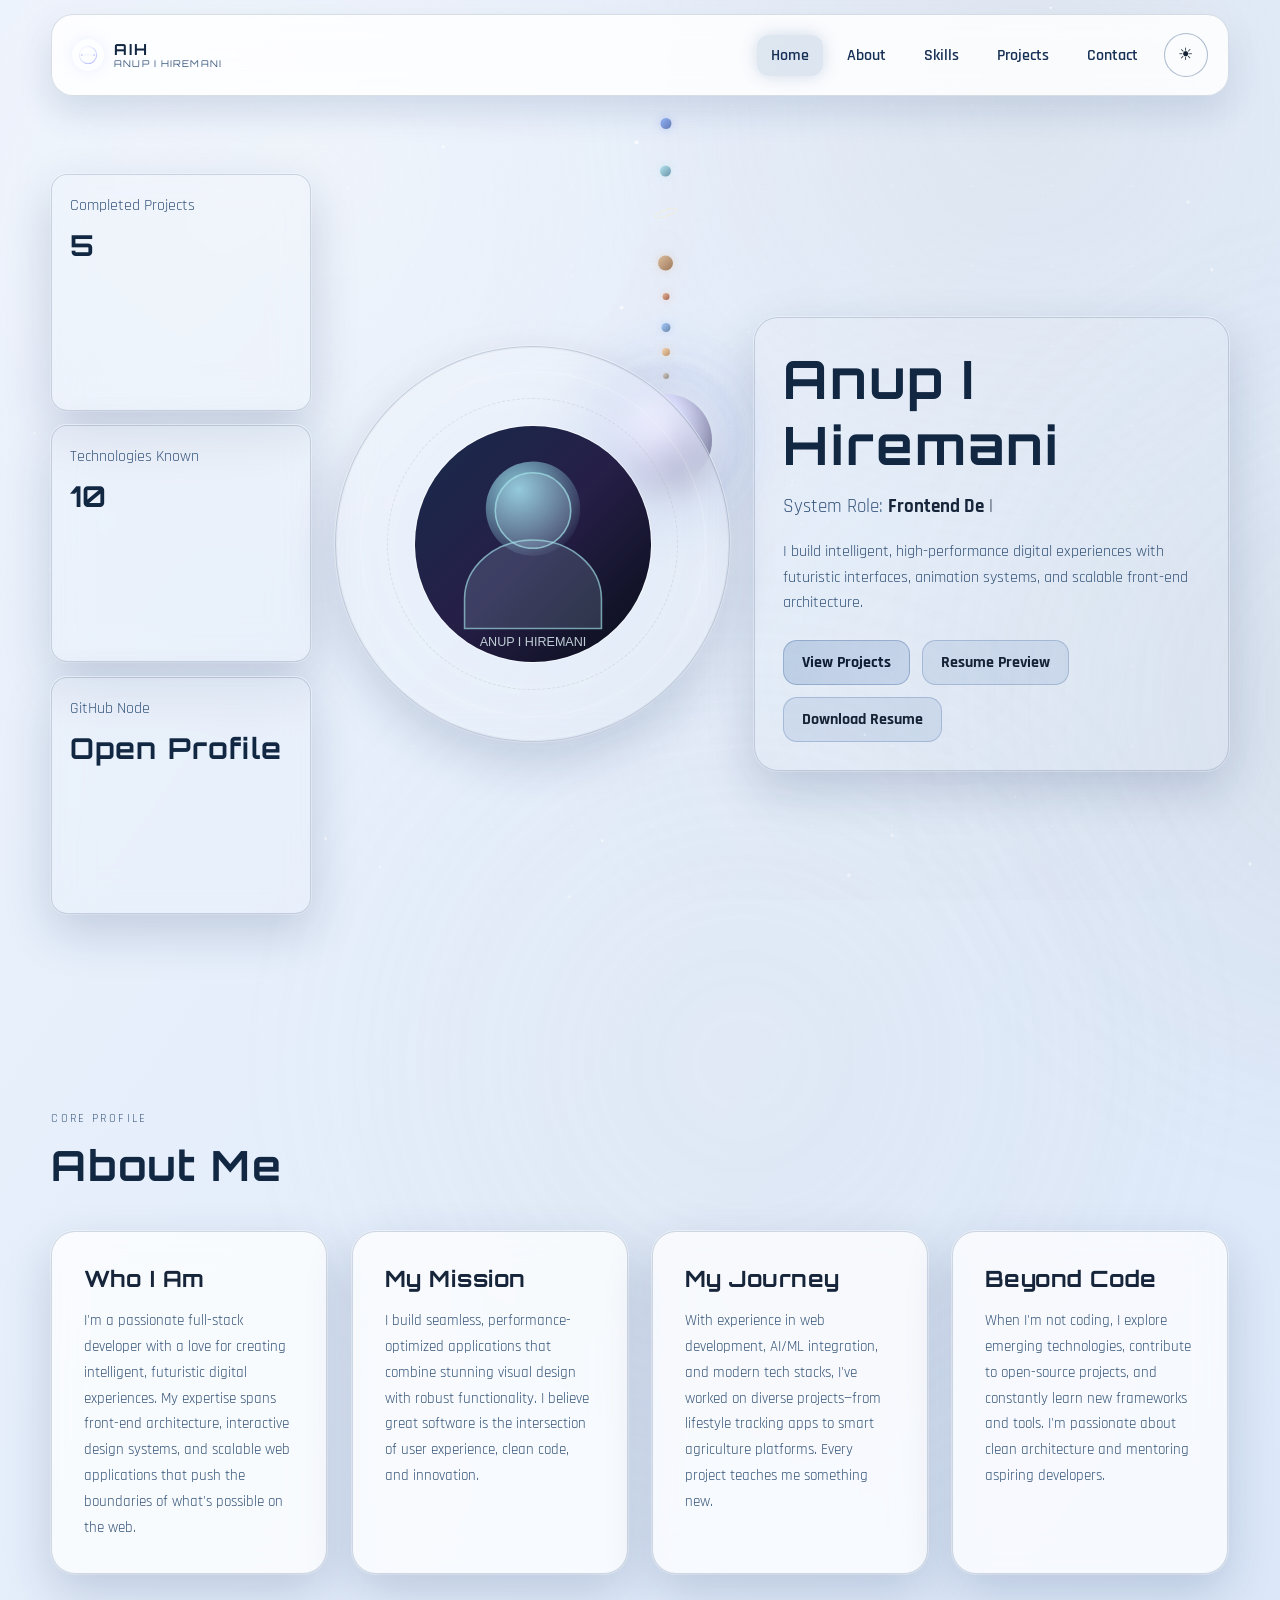
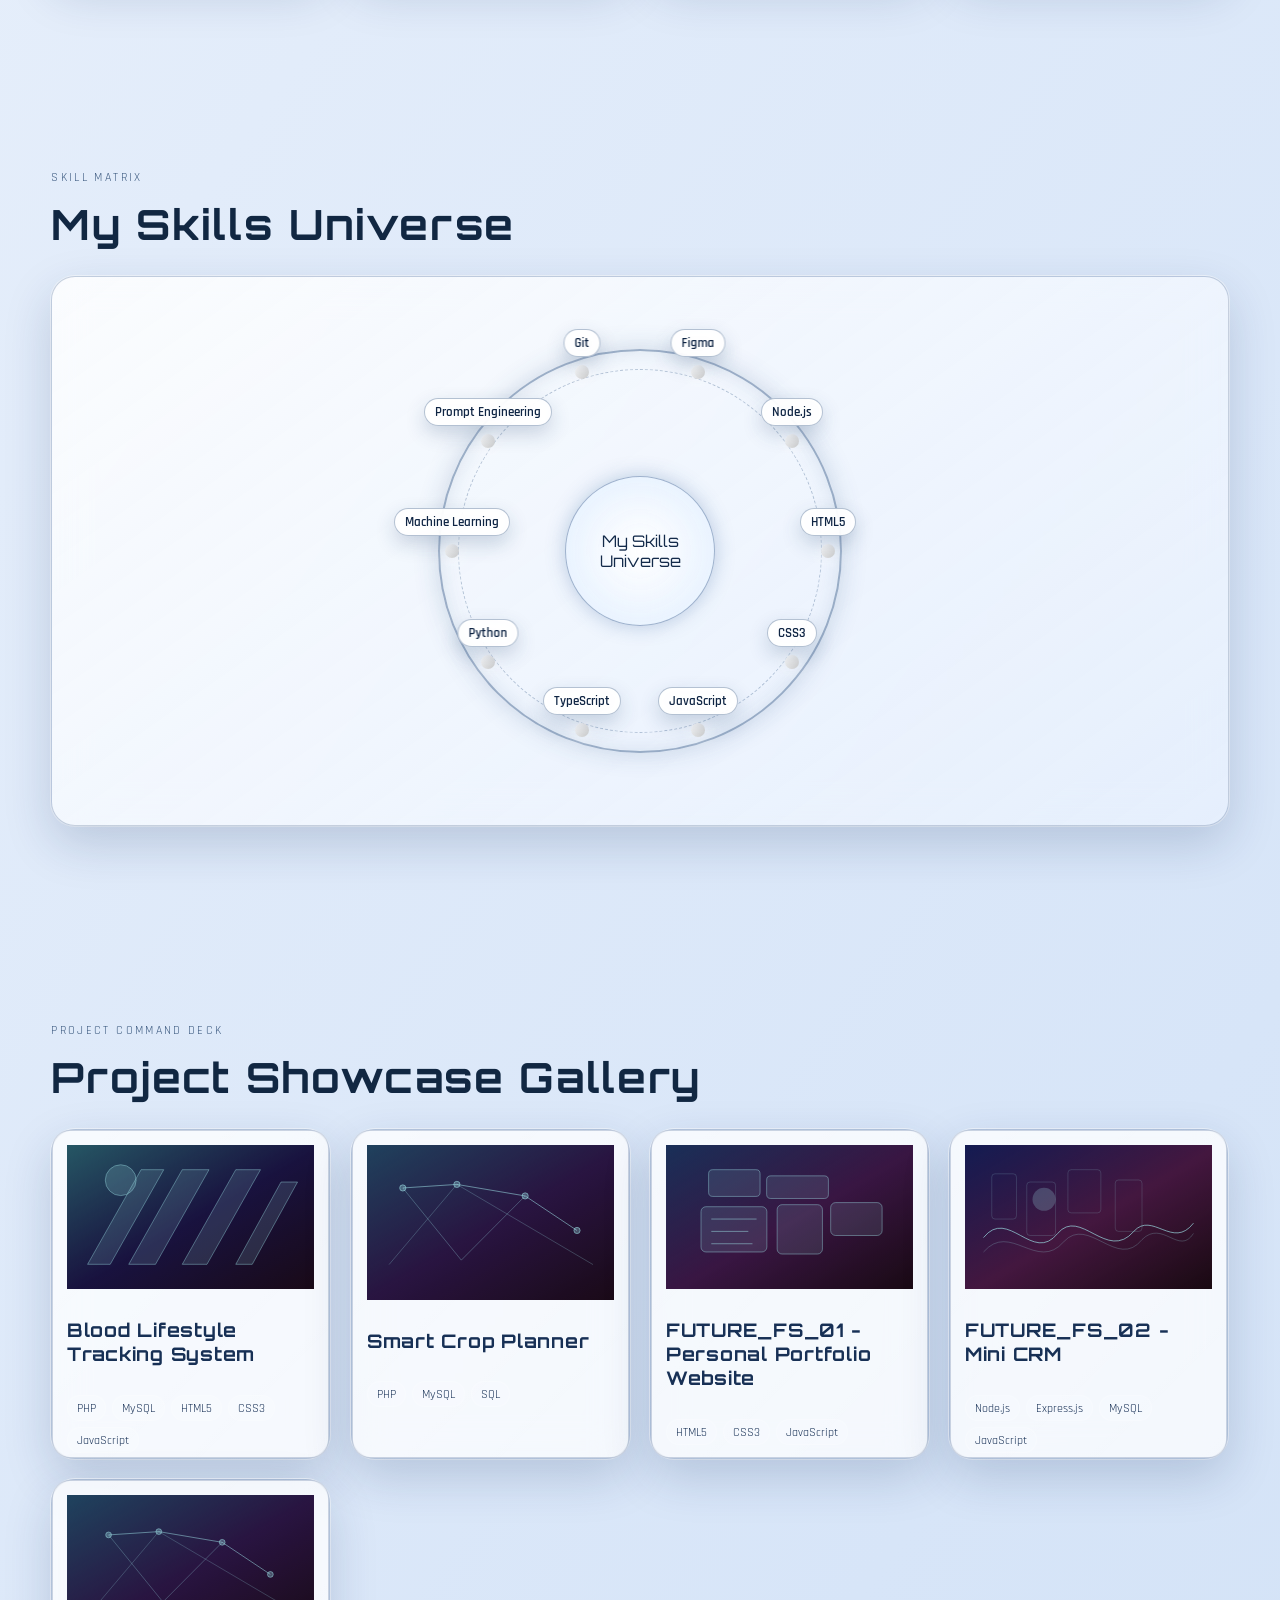
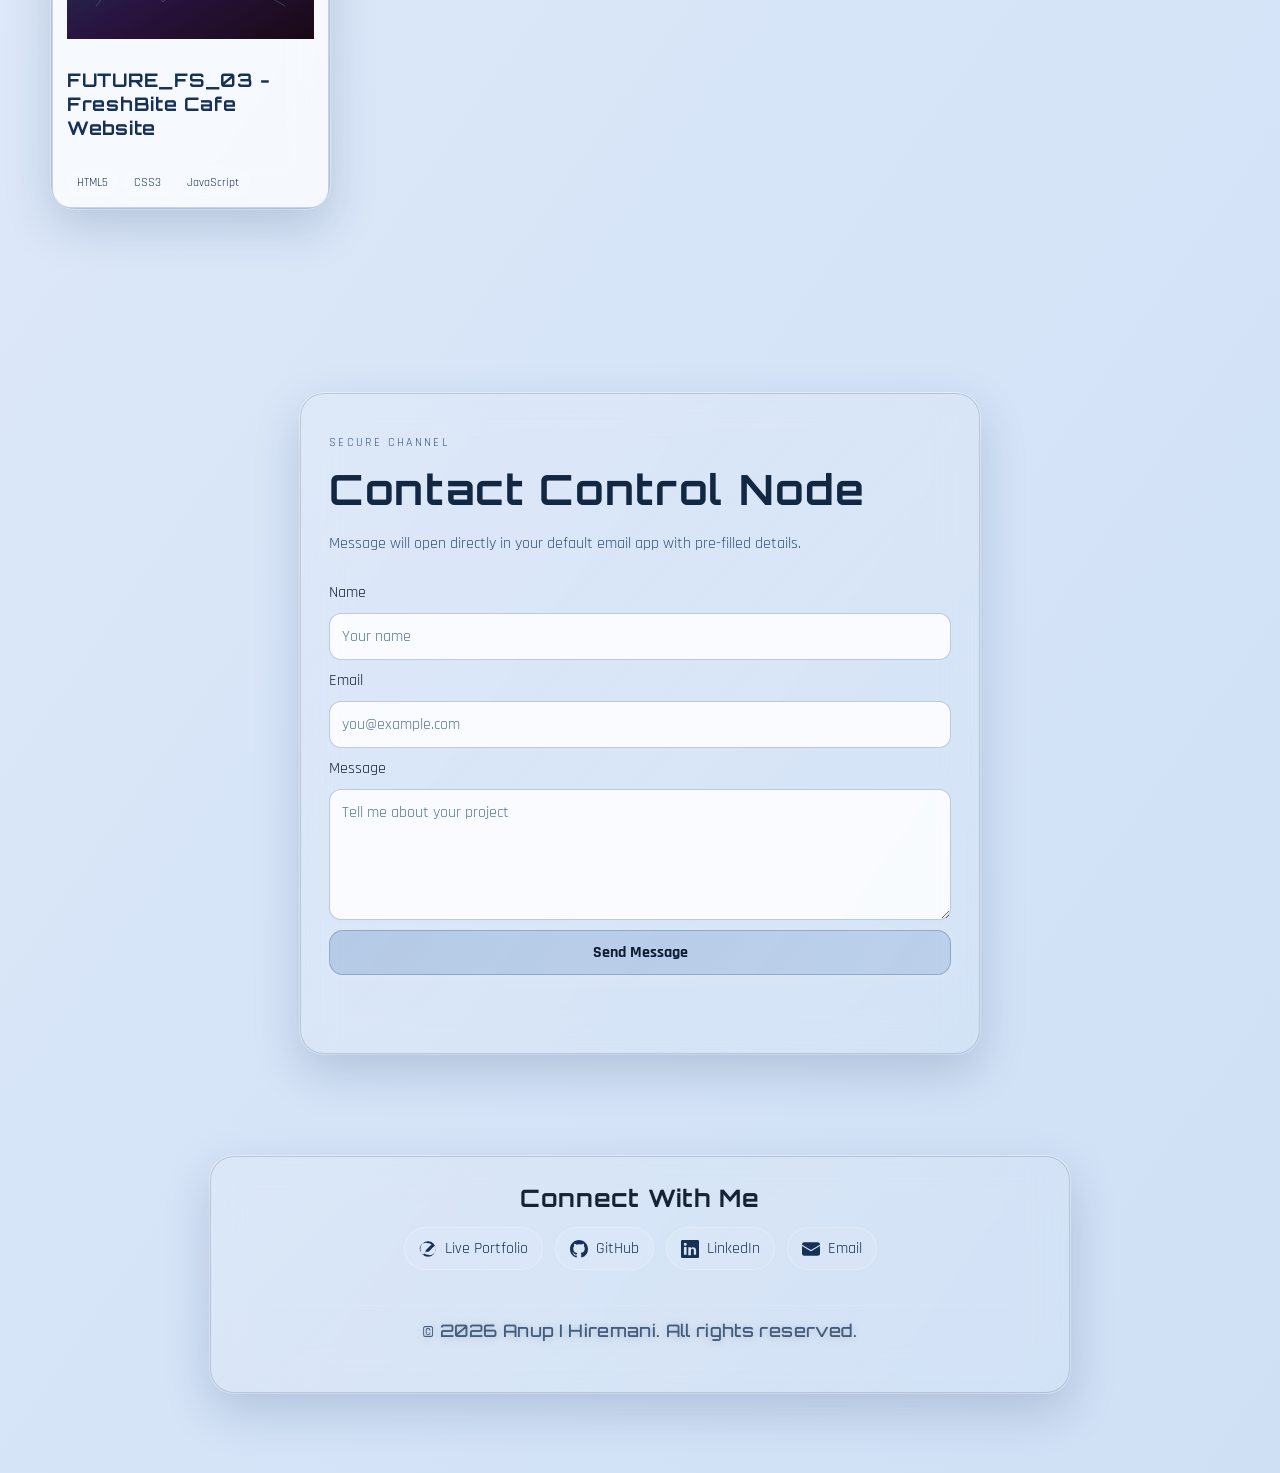
==== index.html @ b473d6a1 "Polish UI, enable project card click, remove unused files, and auto-sync projects" ====
<!DOCTYPE html>
<html lang="en">
<head>
  <meta charset="UTF-8" />
  <meta name="viewport" content="width=device-width, initial-scale=1.0" />
  <meta http-equiv="Cache-Control" content="no-cache, no-store, must-revalidate" />
  <meta http-equiv="Pragma" content="no-cache" />
  <meta http-equiv="Expires" content="0" />
  <title>AIH Portfolio</title>
  <link rel="preconnect" href="https://fonts.googleapis.com" />
  <link rel="preconnect" href="https://fonts.gstatic.com" crossorigin />
  <link href="https://fonts.googleapis.com/css2?family=Orbitron:wght@500;700;800&family=Rajdhani:wght@400;500;600;700&display=swap" rel="stylesheet" />
  <script>
    (function () {
      const isMobileViewport = window.matchMedia("(max-width: 900px), (hover: none) and (pointer: coarse)").matches;

      // Mobile browsers can hold stale cached HTML after deployment.
      // Force one cache-busted refresh per tab session.
      if (isMobileViewport) {
        try {
          const url = new URL(window.location.href);
          const alreadyBusted = url.searchParams.has("cb");
          const refreshedThisSession = sessionStorage.getItem("mobile-cache-busted") === "1";

          if (!alreadyBusted && !refreshedThisSession) {
            sessionStorage.setItem("mobile-cache-busted", "1");
            url.searchParams.set("cb", String(Date.now()));
            window.location.replace(url.toString());
            return;
          }

          if (alreadyBusted) {
            sessionStorage.setItem("mobile-cache-busted", "1");
          }
        } catch {
          // Keep normal page flow if URL/session APIs are restricted.
        }
      }

      const storedTheme = localStorage.getItem("portfolio-theme");
      const preferredTheme = window.matchMedia("(prefers-color-scheme: light)").matches ? "light" : "dark";
      const initialTheme = storedTheme || preferredTheme;
      document.documentElement.setAttribute("data-theme", initialTheme);
      document.documentElement.style.colorScheme = initialTheme;
    })();
  </script>
  <link rel="stylesheet" href="css/styles.css?v=20260312-1" />
</head>
<body>
  <div class="solar-system-bg" id="solar-system-bg" aria-hidden="true">
    <div class="solar-parallax" id="solar-parallax">
      <div class="solar-stars"></div>
      <div class="sun-core"></div>
      <div class="orbit orbit-1">
        <span class="planet planet-1"></span>
      </div>
      <div class="orbit orbit-2">
        <span class="planet planet-2"></span>
      </div>
      <div class="orbit orbit-3">
        <span class="planet planet-3"></span>
      </div>
      <div class="orbit orbit-4">
        <span class="planet planet-4"></span>
      </div>
      <div class="orbit orbit-5">
        <span class="planet planet-5"></span>
      </div>
      <div class="orbit orbit-6">
        <span class="planet planet-6"><span class="saturn-ring"></span></span>
      </div>
      <div class="orbit orbit-7">
        <span class="planet planet-7"></span>
      </div>
      <div class="orbit orbit-8">
        <span class="planet planet-8"></span>
      </div>
    </div>
  </div>
  <div class="bg-layer bg-grid"></div>
  <div class="bg-layer bg-gradient"></div>
  <div class="blob blob-1"></div>
  <div class="blob blob-2"></div>
  <div class="blob blob-3"></div>
  <canvas id="particles-canvas" aria-hidden="true"></canvas>

  <header class="glass-nav-wrap" id="top">
    <nav class="glass-nav container" aria-label="Main navigation">
      <a href="#home" class="brand" aria-label="Anup I Hiremani Home">
        <span class="brand-mark" aria-hidden="true">
          <svg viewBox="0 0 64 64" role="img" focusable="false">
            <defs>
              <linearGradient id="brand-g" x1="0" y1="0" x2="1" y2="1">
                <stop offset="0%" stop-color="#ffffff" />
                <stop offset="100%" stop-color="#9ea6ff" />
              </linearGradient>
            </defs>
            <circle cx="32" cy="32" r="25" fill="none" stroke="url(#brand-g)" stroke-width="3" opacity="0.8" />
            <circle cx="32" cy="32" r="5" fill="#f5f9ff" />
            <circle cx="14" cy="32" r="3" fill="#c4ceff" />
            <circle cx="50" cy="32" r="3" fill="#c4ceff" />
            <path d="M14 32h12M38 32h12" stroke="#e9efff" stroke-width="2" stroke-linecap="round" opacity="0.9" />
          </svg>
        </span>
        <span class="brand-text"><strong>AIH</strong><small>Anup I Hiremani</small></span>
      </a>
      <button class="hamburger" id="hamburger" aria-label="Toggle menu" aria-expanded="false" aria-controls="mobile-menu">
        <span></span><span></span><span></span>
      </button>
      <ul class="nav-links" id="desktop-menu">
        <li><a href="#home" class="active">Home</a></li>
        <li><a href="#about">About</a></li>
        <li><a href="#skills">Skills</a></li>
        <li><a href="#projects">Projects</a></li>
        <li><a href="#contact">Contact</a></li>
      </ul>
      <button
        class="theme-toggle"
        id="theme-toggle"
        type="button"
        aria-label="Switch to light mode"
        title="Toggle light and dark mode"
      >
        <span class="theme-icon theme-icon-sun" aria-hidden="true">☀</span>
        <span class="theme-icon theme-icon-moon" aria-hidden="true">☾</span>
      </button>
    </nav>
    <ul class="mobile-menu" id="mobile-menu">
      <li><a href="#home">Home</a></li>
      <li><a href="#about">About</a></li>
      <li><a href="#skills">Skills</a></li>
      <li><a href="#projects">Projects</a></li>
      <li><a href="#contact">Contact</a></li>
    </ul>
  </header>

  <main>
    <section class="hero section" id="home">
      <div class="container hero-grid">
        <aside class="hero-left reveal">
          <div class="widget glass-card" data-count="12">
            <p class="widget-label">Completed Projects</p>
            <h3 class="widget-value" id="projects-count">0</h3>
          </div>
          <div class="widget glass-card" data-count="24">
            <p class="widget-label">Technologies Known</p>
            <h3 class="widget-value" id="tech-count">0</h3>
          </div>
          <a class="widget glass-card widget-link" href="https://github.com/anuphiremani04" target="_blank" rel="noreferrer noopener">
            <p class="widget-label">GitHub Node</p>
            <h3 class="widget-value">Open Profile</h3>
          </a>
        </aside>

        <div class="hero-center reveal">
          <div class="profile-node glass-card">
            <div class="ring ring-1"></div>
            <div class="ring ring-2"></div>
            <div class="ring ring-3"></div>
            <div class="profile-core">
              <img src="assets/profile.svg" alt="Developer portrait" />
            </div>
          </div>
        </div>

        <div class="hero-right reveal">
          <h1>Anup I Hiremani</h1>
          <p class="typing-line">
            <span class="typing-prefix">System Role:</span>
            <span id="typed-role"></span>
            <span class="cursor">|</span>
          </p>
          <p class="hero-text">
            I build intelligent, high-performance digital experiences with futuristic interfaces, animation systems, and scalable front-end architecture.
          </p>
          <div class="hero-actions">
            <a href="#projects" class="btn btn-primary">View Projects</a>
            <a href="AIH_RESUME.pdf#zoom=100" id="resume-preview-btn" class="btn btn-secondary" target="_blank" rel="noopener noreferrer">Resume Preview</a>
            <a href="AIH_RESUME.pdf" id="resume-download-btn" download="Anup_I_Hiremani_Resume.pdf" class="btn btn-secondary">Download Resume</a>
          </div>
        </div>
      </div>
    </section>

    <section class="about section" id="about">
      <div class="container">
        <div class="section-heading reveal">
          <p class="eyebrow">Core Profile</p>
          <h2>About Me</h2>
        </div>
        <div class="about-grid reveal">
          <div class="about-card glass-card">
            <h3>Who I Am</h3>
            <p>
              I'm a passionate full-stack developer with a love for creating intelligent, futuristic digital experiences. 
              My expertise spans front-end architecture, interactive design systems, and scalable web applications that 
              push the boundaries of what's possible on the web.
            </p>
          </div>
          <div class="about-card glass-card">
            <h3>My Mission</h3>
            <p>
              I build seamless, performance-optimized applications that combine stunning visual design with robust 
              functionality. I believe great software is the intersection of user experience, clean code, and innovation.
            </p>
          </div>
          <div class="about-card glass-card">
            <h3>My Journey</h3>
            <p>
              With experience in web development, AI/ML integration, and modern tech stacks, I've worked on diverse 
              projects—from lifestyle tracking apps to smart agriculture platforms. Every project teaches me something new.
            </p>
          </div>
          <div class="about-card glass-card">
            <h3>Beyond Code</h3>
            <p>
              When I'm not coding, I explore emerging technologies, contribute to open-source projects, and constantly 
              learn new frameworks and tools. I'm passionate about clean architecture and mentoring aspiring developers.
            </p>
          </div>
        </div>
      </div>
    </section>

    <section class="skills section" id="skills">
      <div class="container">
        <div class="section-heading reveal">
          <p class="eyebrow">Skill Matrix</p>
          <h2>My Skills Universe</h2>
        </div>

        <div class="orbit-wrap glass-card reveal" id="orbit-wrap">
          <div class="orbit-center">
            <span>My Skills Universe</span>
          </div>
          <div class="orbits" id="orbits"></div>
          <div class="orbit-tooltip" id="orbit-tooltip"></div>
        </div>

        <div class="orbit-carousel glass-card reveal" id="orbit-carousel"></div>

      </div>
    </section>

    <section class="projects section" id="projects">
      <div class="container">
        <div class="section-heading reveal">
          <p class="eyebrow">Project Command Deck</p>
          <h2>Project Showcase Gallery</h2>
        </div>
        <div class="projects-grid reveal" id="projects-grid"></div>
      </div>
    </section>

    <section class="contact section" id="contact">
      <div class="container">
        <div class="contact-panel glass-card reveal">
          <div class="section-heading">
            <p class="eyebrow">Secure Channel</p>
            <h2>Contact Control Node</h2>
            <p>Message will open directly in your default email app with pre-filled details.</p>
          </div>
          <form id="contact-form" novalidate>
            <label for="name">Name</label>
            <input id="name" name="name" type="text" placeholder="Your name" required />

            <label for="email">Email</label>
            <input id="email" name="email" type="email" placeholder="you@example.com" required />

            <label for="message">Message</label>
            <textarea id="message" name="message" rows="5" placeholder="Tell me about your project" required></textarea>

            <button type="submit" class="btn btn-primary">Send Message</button>
          </form>
          <div id="form-notification" class="form-notification" aria-live="polite"></div>
        </div>
      </div>
    </section>
  </main>

  <footer class="social-footer section">
    <div class="container">
      <div class="social-panel glass-card reveal">
        <h2>Connect With Me</h2>
        <div class="social-links">
          <a class="social-link" href="https://personal-portfolio-qea0.onrender.com/" target="_blank" rel="noreferrer noopener" aria-label="Live Portfolio">
            <span class="social-icon" aria-hidden="true">
              <svg viewBox="0 0 16 16" role="img" focusable="false">
                <path d="M8 1.2a6.8 6.8 0 1 0 0 13.6A6.8 6.8 0 0 0 8 1.2zm0 1.6c1.2 0 2.29.45 3.13 1.19L6.39 8.73a2 2 0 0 0-.39 2.16l-1.9 1.9A5.18 5.18 0 0 1 8 2.8zm0 10.4c-1.16 0-2.23-.39-3.08-1.04l1.88-1.88a2 2 0 0 0 2.24-.34l4.73-4.73A5.17 5.17 0 0 1 8 13.2z" fill="currentColor" />
              </svg>
            </span>
            <span>Live Portfolio</span>
          </a>

          <a class="social-link" href="https://github.com/anuphiremani04" target="_blank" rel="noreferrer noopener" aria-label="GitHub">
            <span class="social-icon" aria-hidden="true">
              <svg viewBox="0 0 16 16" role="img" focusable="false">
                <path d="M8 0C3.58 0 0 3.58 0 8a8 8 0 0 0 5.47 7.59c.4.07.55-.17.55-.38 0-.19-.01-.82-.01-1.49-2.01.37-2.53-.49-2.69-.94-.09-.23-.48-.94-.82-1.13-.28-.15-.68-.52-.01-.53.63-.01 1.08.58 1.23.82.72 1.21 1.87.87 2.33.66.07-.52.28-.87.5-1.07-1.78-.2-3.64-.89-3.64-3.95 0-.87.31-1.59.82-2.15-.08-.2-.36-1.02.08-2.12 0 0 .67-.21 2.2.82A7.6 7.6 0 0 1 8 3.8c.68 0 1.36.09 2 .27 1.53-1.04 2.2-.82 2.2-.82.44 1.1.16 1.92.08 2.12.51.56.82 1.27.82 2.15 0 3.07-1.87 3.75-3.65 3.95.29.25.54.73.54 1.48 0 1.07-.01 1.93-.01 2.2 0 .21.15.46.55.38A8 8 0 0 0 16 8c0-4.42-3.58-8-8-8z" fill="currentColor" />
              </svg>
            </span>
            <span>GitHub</span>
          </a>

          <a class="social-link" href="https://www.linkedin.com/in/anuphiremani" target="_blank" rel="noreferrer noopener" aria-label="LinkedIn">
            <span class="social-icon" aria-hidden="true">
              <svg viewBox="0 0 16 16" role="img" focusable="false">
                <path d="M0 1.15C0 .51.52 0 1.16 0h13.68C15.48 0 16 .52 16 1.15v13.7c0 .63-.52 1.15-1.16 1.15H1.16A1.16 1.16 0 0 1 0 14.85V1.15zM4.94 13.2V6.17H2.6v7.03h2.34zM3.77 5.2a1.36 1.36 0 1 0 0-2.72 1.36 1.36 0 0 0 0 2.72zM13.4 13.2V9.35c0-2.06-1.1-3.01-2.57-3.01-1.18 0-1.7.65-2 1.1v-1h-2.34c.03.66 0 7.03 0 7.03h2.34V9.28c0-.22.02-.44.08-.6.18-.44.58-.9 1.25-.9.88 0 1.23.67 1.23 1.65v3.77h2.01z" fill="currentColor" />
              </svg>
            </span>
            <span>LinkedIn</span>
          </a>

          <a class="social-link" id="email-social-link" href="https://mail.google.com/mail/?view=cm&fs=1&to=anuphiremani123@gmail.com" target="_blank" rel="noreferrer noopener" aria-label="Email">
            <span class="social-icon" aria-hidden="true">
              <svg viewBox="0 0 16 16" role="img" focusable="false">
                <path d="M0 4a2 2 0 0 1 2-2h12a2 2 0 0 1 2 2v.22L8 8.88.01 4.22V4z" fill="currentColor" />
                <path d="M0 5.38v6.63A2 2 0 0 0 2 14h12a2 2 0 0 0 2-1.99V5.38l-7.55 4.4a1 1 0 0 1-1.01 0L0 5.38z" fill="currentColor" />
              </svg>
            </span>
            <span>Email</span>

          </a>
        </div>
        <!-- Footer inside Connect With Me -->
        <footer class="main-footer" style="margin-top:2.2em;">
          <div class="container">
            <hr style="border: none; border-top: 1.5px solid rgba(255,255,255,0.08); margin: 2.2em 0 0.7em 0;" />
            <p id="copyright-text-connect" class="footer-copyright" style="margin-bottom:1.2em;">
              &copy; <span id="footer-year-connect"></span> Anup I Hiremani. All rights reserved.
            </p>
          </div>
          <script>
            // Set dynamic year for copyright in Connect With Me
            document.getElementById('footer-year-connect').textContent = new Date().getFullYear();
          </script>
        </footer>
      </div>
    </div>
  </footer>

  <button id="scroll-top" class="scroll-top" aria-label="Scroll to top">↑</button>

  <div class="project-modal" id="project-modal" aria-hidden="true">
    <div class="modal-backdrop" data-close="true"></div>
    <article class="modal-card glass-card" role="dialog" aria-modal="true" aria-labelledby="modal-title">
      <button class="modal-close" id="modal-close" aria-label="Close project details">×</button>
      <img id="modal-image" src="assets/projects/project-1.svg" alt="Project preview" />
      <h3 id="modal-title"></h3>
      <p id="modal-description"></p>
      <div class="modal-tags" id="modal-tags"></div>
      <div class="modal-actions">
        <a id="modal-github" class="btn btn-secondary" href="#" target="_blank" rel="noreferrer noopener">GitHub</a>
      </div>
    </article>
  </div>

  <script src="js/roles.js?v=20260312-1"></script>
  <script src="js/skillManager.js?v=20260312-1"></script>
  <script src="js/projects.js?v=20260312-1"></script>
  <script src="js/main.js?v=20260312-1"></script>
</body>
</html>
---- css/styles.css ----
﻿/* ---- Enhanced Footer Glass ---- */

.footer-copyright {
  text-align: center;
  margin: 0;
  font-family: 'Orbitron', 'Rajdhani', sans-serif;
  font-size: 1.08em;
  color: var(--text-soft, #bfc6e6);
  letter-spacing: 0.02em;
  user-select: none;
  text-shadow: 0 1px 8px rgba(0,0,0,0.18);
  font-weight: 500;
}

@media (max-width: 600px) {
  .footer-glass {
    padding: 0.8em 0.5em 0.6em 0.5em;
    max-width: 98vw;
    border-radius: 12px;
  }
  .footer-copyright {
    font-size: 0.98em;
  }
}
/* ---- Main Footer ---- */
.main-footer {
  width: 100%;
  background: transparent;
  border: none;
  box-shadow: none;
  margin-top: 0;
  padding: 0;
  position: relative;
  z-index: 10;
}

.main-footer .container {
  max-width: 900px;
  margin: 0 auto;
  padding: 0;
}

#copyright-text {
  font-family: 'Orbitron', 'Rajdhani', sans-serif;
  font-size: 1.08em;
  color: #bfc6e6;
  letter-spacing: 0.02em;
  text-align: center;
  margin: 1.5em 0 0.7em 0;
  padding: 0;
  user-select: none;
  text-shadow: 0 1px 8px rgba(0,0,0,0.18);
}

@media (max-width: 600px) {
  .main-footer .container {
    padding: 0 8px;
  }
  #copyright-text {
    font-size: 0.98em;
    margin: 1.2em 0 0.6em 0;
  }
}
:root {
  --space-blue: #0a0a0a;
  --midnight-purple: #161616;
  --black-hole: #000000;
  --neon-cyan: #f2f2f2;
  --electric-blue: #c9c9c9;
  --text-main: #ebf6ff;
  --text-soft: #c2c2c2;
  --glass-bg: rgba(255, 255, 255, 0.08);
  --glass-border: rgba(255, 255, 255, 0.18);
  --shadow-glow: 0 20px 50px rgba(0, 0, 0, 0.62), 0 0 0 1px rgba(255, 255, 255, 0.14);
  --radius-lg: 24px;
  --radius-md: 16px;
  --navbar-h: 82px;
  --solar-mx: 0px;
  --solar-my: 0px;
  --solar-sy: 0px;
  --page-bg: linear-gradient(120deg, #0c0c0c 0%, #1a1a1a 35%, #101010 64%, #000000 100%);
  --surface-nav: rgba(20, 20, 20, 0.62);
  --surface-nav-border: rgba(255, 255, 255, 0.2);
  --surface-nav-shadow: 0 16px 45px rgba(0, 0, 0, 0.75), 0 0 24px rgba(255, 255, 255, 0.08);
  --surface-mobile-menu: rgba(15, 15, 15, 0.86);
  --surface-mobile-menu-border: rgba(255, 255, 255, 0.16);
  --surface-card: rgba(14, 14, 14, 0.8);
  --surface-card-border: rgba(255, 255, 255, 0.2);
  --theme-line-soft: rgba(255, 255, 255, 0.2);
  --theme-line-strong: rgba(255, 255, 255, 0.45);
  --theme-hover-bg: rgba(255, 255, 255, 0.14);
  --theme-hover-text: #ffffff;
  --theme-button-text: #eaf9ff;
  --theme-backdrop: rgba(0, 0, 0, 0.72);
  --theme-image-filter: grayscale(1) saturate(0) contrast(1.05) brightness(0.72);
  --theme-profile-filter: grayscale(1) saturate(0) contrast(1.08) brightness(0.78);
  --solar-opacity: 0.92;
}

[data-theme="light"] {
  --space-blue: #e7edf7;
  --midnight-purple: #dfe6f2;
  --black-hole: #f5f8ff;
  --neon-cyan: #17253b;
  --electric-blue: #304e74;
  --text-main: #162235;
  --text-soft: #425d7f;
  --glass-bg: rgba(255, 255, 255, 0.74);
  --glass-border: rgba(37, 70, 116, 0.24);
  --shadow-glow: 0 18px 48px rgba(17, 45, 92, 0.18), 0 0 0 1px rgba(255, 255, 255, 0.54);
  --page-bg: linear-gradient(125deg, #edf3fc 0%, #e2ecfa 32%, #d7e5f8 68%, #cfe0f5 100%);
  --surface-nav: rgba(255, 255, 255, 0.84);
  --surface-nav-border: rgba(25, 56, 99, 0.16);
  --surface-nav-shadow: 0 14px 34px rgba(26, 65, 123, 0.16), 0 0 24px rgba(255, 255, 255, 0.32);
  --surface-mobile-menu: rgba(255, 255, 255, 0.88);
  --surface-mobile-menu-border: rgba(40, 74, 122, 0.18);
  --surface-card: rgba(255, 255, 255, 0.72);
  --surface-card-border: rgba(42, 76, 126, 0.22);
  --theme-line-soft: rgba(35, 73, 123, 0.24);
  --theme-line-strong: rgba(35, 73, 123, 0.36);
  --theme-hover-bg: rgba(46, 92, 153, 0.14);
  --theme-hover-text: #0f1e35;
  --theme-button-text: #0f1e35;
  --theme-backdrop: rgba(22, 38, 66, 0.34);
  --theme-image-filter: grayscale(0.15) saturate(0.72) contrast(1.02) brightness(0.94);
  --theme-profile-filter: grayscale(0.12) saturate(0.7) contrast(1.02) brightness(0.96);
  --solar-opacity: 0.8;
}

@media (max-width: 900px) {
  [data-theme="light"] {
    --text-main: #0f1f36;
    --text-soft: #2f4f76;
    --glass-bg: rgba(255, 255, 255, 0.9);
    --glass-border: rgba(29, 63, 110, 0.3);
    --surface-nav: rgba(255, 255, 255, 0.94);
    --surface-nav-border: rgba(29, 63, 110, 0.22);
    --surface-card: rgba(255, 255, 255, 0.88);
    --surface-card-border: rgba(29, 63, 110, 0.28);
    --solar-opacity: 0.34;
  }

  [data-theme="light"] .widget-label,
  [data-theme="light"] .brand-text small,
  [data-theme="light"] .typing-prefix {
    color: #3b5a81;
  }

  [data-theme="light"] .widget-value,
  [data-theme="light"] .brand-text strong,
  [data-theme="light"] .brand span,
  [data-theme="light"] .hero-right h1 {
    color: #112742;
    text-shadow: none;
  }
}

* {
  box-sizing: border-box;
}

html {
  scroll-behavior: smooth;
  -webkit-text-size-adjust: 100%;
}

body {
  margin: 0;
  font-family: "Rajdhani", sans-serif;
  color: var(--text-main);
  background: var(--page-bg);
  min-height: 100vh;
  overflow-x: hidden;
  transition: background 0.45s ease, color 0.3s ease;
}

img,
svg,
canvas,
video {
  max-width: 100%;
}

input,
textarea,
button,
select {
  font: inherit;
}

h1,
h2,
h3,
.brand {
  font-family: "Orbitron", sans-serif;
  letter-spacing: 0.04em;
}

p {
  color: var(--text-soft);
  line-height: 1.6;
}

a {
  color: inherit;
  text-decoration: none;
}

.bg-layer,
.blob,
#particles-canvas {
  position: fixed;
  inset: 0;
  pointer-events: none;
  z-index: -2;
}

.solar-system-bg {
  position: fixed;
  inset: 0;
  pointer-events: none;
  z-index: -3;
  overflow: hidden;
  opacity: var(--solar-opacity);
}

.solar-parallax {
  position: absolute;
  left: 52%;
  top: 48%;
  width: min(86vw, 920px);
  aspect-ratio: 1;
  transform: translate(-50%, -50%) translate3d(var(--solar-mx), calc(var(--solar-my) + var(--solar-sy)), 0);
  filter: drop-shadow(0 0 34px rgba(255, 255, 255, 0.16));
}

.solar-stars {
  position: absolute;
  inset: -8%;
  background-image: radial-gradient(circle, rgba(255, 255, 255, 0.75) 1.1px, transparent 1.1px);
  background-size: 80px 80px;
  opacity: 0.34;
  animation: twinkle 6s ease-in-out infinite alternate;
}

.sun-core {
  position: absolute;
  left: 50%;
  top: 50%;
  width: 92px;
  height: 92px;
  transform: translate(-50%, -50%);
  border-radius: 50%;
  background: radial-gradient(circle at 35% 30%, #ffffff 0%, #d9d9ff 35%, #7a7a9f 70%, rgba(30, 30, 45, 0.96) 100%);
  box-shadow: 0 0 28px rgba(255, 255, 255, 0.52), 0 0 80px rgba(153, 145, 255, 0.16), 0 0 130px rgba(96, 157, 255, 0.12);
}

.sun-core::before {
  content: "";
  position: absolute;
  inset: -34px;
  border-radius: 50%;
  background: radial-gradient(circle, rgba(255, 255, 255, 0.18), rgba(120, 120, 220, 0.04) 64%, transparent 76%);
}

.orbit {
  position: absolute;
  left: 50%;
  top: 50%;
  border-radius: 50%;
  border: 1px solid rgba(255, 255, 255, 0.13);
  transform: translate(-50%, -50%);
  animation: spin linear infinite;
}

.orbit-1 {
  width: 120px;
  height: 120px;
  animation-duration: 11s;
}

.orbit-2 {
  width: 170px;
  height: 170px;
  animation-duration: 16s;
}

.orbit-3 {
  width: 220px;
  height: 220px;
  animation-duration: 21s;
}

.orbit-4 {
  width: 280px;
  height: 280px;
  animation-duration: 30s;
}

.orbit-5 {
  width: 355px;
  height: 355px;
  animation-duration: 47s;
}

.orbit-6 {
  width: 440px;
  height: 440px;
  animation-duration: 62s;
}

.orbit-7 {
  width: 535px;
  height: 535px;
  animation-duration: 78s;
}

.orbit-8 {
  width: 630px;
  height: 630px;
  animation-duration: 95s;
}

.planet {
  position: absolute;
  left: 50%;
  top: -8px;
  transform: translateX(-50%);
  border-radius: 50%;
  box-shadow: 0 0 12px rgba(255, 255, 255, 0.35);
}

.planet-1 {
  width: 6px;
  height: 6px;
  background: linear-gradient(135deg, #cfc6ba, #81786c);
  box-shadow: 0 0 8px rgba(193, 181, 160, 0.45);
}

.planet-2 {
  width: 8px;
  height: 8px;
  background: linear-gradient(135deg, #f3d2a7, #b67f4c);
  box-shadow: 0 0 10px rgba(241, 200, 154, 0.6);
}

.planet-3 {
  width: 9px;
  height: 9px;
  background: linear-gradient(135deg, #98c5ff, #516f97);
  box-shadow: 0 0 10px rgba(147, 191, 247, 0.58);
}

.planet-4 {
  width: 7px;
  height: 7px;
  background: linear-gradient(135deg, #e7b08b, #94462c);
  box-shadow: 0 0 8px rgba(230, 150, 112, 0.48);
}

.planet-5 {
  width: 15px;
  height: 15px;
  background: linear-gradient(135deg, #dcb58f, #8e6038);
  box-shadow: 0 0 10px rgba(217, 175, 130, 0.45);
}

.planet-6 {
  width: 13px;
  height: 13px;
  background: linear-gradient(135deg, #efd6a9, #c69b5c);
  box-shadow: 0 0 10px rgba(235, 206, 156, 0.45);
  position: relative;
}

.saturn-ring {
  position: absolute;
  left: 50%;
  top: 50%;
  width: 24px;
  height: 7px;
  border-radius: 50%;
  border: 1px solid rgba(246, 235, 199, 0.7);
  transform: translate(-50%, -50%) rotate(-20deg);
}

.planet-7 {
  width: 11px;
  height: 11px;
  background: linear-gradient(135deg, #a8e4ef, #538097);
  box-shadow: 0 0 9px rgba(171, 224, 230, 0.45);
}

.planet-8 {
  width: 11px;
  height: 11px;
  background: linear-gradient(135deg, #88aefe, #4e67a8);
  box-shadow: 0 0 9px rgba(124, 158, 245, 0.45);
}

.bg-grid {
  background-image: linear-gradient(rgba(255, 255, 255, 0.05) 1px, transparent 1px),
    linear-gradient(90deg, rgba(255, 255, 255, 0.05) 1px, transparent 1px);
  background-size: 46px 46px;
  opacity: 0.22;
}

.bg-gradient {
  background: radial-gradient(circle at 18% 24%, rgba(255, 255, 255, 0.15), transparent 36%),
    radial-gradient(circle at 80% 12%, rgba(180, 180, 180, 0.14), transparent 34%),
    radial-gradient(circle at 74% 74%, rgba(210, 210, 210, 0.1), transparent 36%);
  animation: pulseLayers 16s ease-in-out infinite alternate;
}

.blob {
  filter: blur(58px);
  opacity: 0.45;
}

.blob-1 {
  background: radial-gradient(circle, rgba(255, 255, 255, 0.42), transparent 62%);
  transform: translate(-25%, -30%);
  animation: floatBlob1 15s ease-in-out infinite;
}

.blob-2 {
  background: radial-gradient(circle, rgba(170, 170, 170, 0.34), transparent 62%);
  transform: translate(58%, 28%);
  animation: floatBlob2 18s ease-in-out infinite;
}

.blob-3 {
  background: radial-gradient(circle, rgba(210, 210, 210, 0.28), transparent 62%);
  transform: translate(8%, 68%);
  animation: floatBlob3 20s ease-in-out infinite;
}

#particles-canvas {
  z-index: -1;
}

.container {
  width: min(1180px, 92%);
  margin: 0 auto;
}

.section {
  padding: 92px 0;
}

.glass-card {
  background: linear-gradient(135deg, rgba(255, 255, 255, 0.12), rgba(255, 255, 255, 0.04));
  border: 1px solid var(--glass-border);
  backdrop-filter: blur(18px);
  box-shadow: var(--shadow-glow);
  border-radius: var(--radius-lg);
  transition: all 0.35s cubic-bezier(0.23, 1, 0.32, 1);
}

.glass-card:hover {
  background: linear-gradient(135deg, rgba(255, 255, 255, 0.15), rgba(255, 255, 255, 0.06));
  border-color: rgba(255, 255, 255, 0.3);
  box-shadow: 0 24px 48px rgba(0, 0, 0, 0.65), 0 0 40px rgba(255, 255, 255, 0.18);
}

.glass-nav-wrap {
  position: sticky;
  top: 14px;
  z-index: 40;
  transition: transform 0.35s ease, top 0.35s ease;
}

.glass-nav-wrap.scrolled {
  top: 8px;
}

.glass-nav {
  min-height: var(--navbar-h);
  display: flex;
  align-items: center;
  justify-content: space-between;
  padding: 12px 20px;
  border-radius: 22px;
  background: var(--surface-nav);
  border: 1px solid var(--surface-nav-border);
  box-shadow: var(--surface-nav-shadow);
  backdrop-filter: blur(14px);
  transition: min-height 0.35s ease, box-shadow 0.35s ease, backdrop-filter 0.35s ease;
  gap: 12px;
}

.glass-nav-wrap.scrolled .glass-nav {
  min-height: 66px;
  backdrop-filter: blur(20px);
  box-shadow: 0 10px 30px rgba(0, 0, 0, 0.78), 0 0 12px rgba(255, 255, 255, 0.06);
}

.brand {
  display: inline-flex;
  align-items: center;
  gap: 10px;
  font-size: 1.05rem;
  text-transform: uppercase;
}

.brand-mark {
  width: 32px;
  height: 32px;
  display: inline-flex;
  align-items: center;
  justify-content: center;
  border-radius: 50%;
  background: radial-gradient(circle, rgba(255, 255, 255, 0.16), rgba(255, 255, 255, 0.03));
  border: 1px solid rgba(255, 255, 255, 0.25);
  box-shadow: 0 0 14px rgba(174, 190, 255, 0.25);
  animation: floatLogo 6s ease-in-out infinite, glowPulse 4s ease-in-out infinite;
  transition: all 0.3s cubic-bezier(0.23, 1, 0.32, 1);
}

.brand-mark svg {
  width: 22px;
  height: 22px;
}

.brand-text {
  line-height: 1;
  display: inline-flex;
  flex-direction: column;
  align-items: flex-start;
  gap: 2px;
}

.brand-text strong {
  font-size: 0.95rem;
  letter-spacing: 0.11em;
  color: #ffffff;
  text-shadow: 0 0 12px rgba(255, 255, 255, 0.35);
}

.brand-text small {
  font-size: 0.58rem;
  letter-spacing: 0.12em;
  color: #d8dbe8;
  text-transform: uppercase;
}

.brand span {
  color: #ffffff;
  text-shadow: 0 0 12px rgba(255, 255, 255, 0.55);
}

.nav-links,
.mobile-menu {
  list-style: none;
  margin: 0;
  padding: 0;
}

.nav-links {
  display: flex;
  gap: 10px;
  align-items: center;
  margin-left: auto;
}

.nav-links a,
.mobile-menu a {
  padding: 10px 14px;
  border-radius: 12px;
  color: var(--text-main);
  font-weight: 600;
  transition: background 0.28s cubic-bezier(0.23, 1, 0.32, 1), color 0.28s ease, box-shadow 0.28s cubic-bezier(0.23, 1, 0.32, 1), transform 0.28s cubic-bezier(0.23, 1, 0.32, 1);
}

.nav-links a:hover,
.nav-links a.active,
.mobile-menu a:hover {
  background: var(--theme-hover-bg);
  color: var(--theme-hover-text);
  box-shadow: 0 0 22px rgba(255, 255, 255, 0.2);
  transform: scale(1.05);
}

.nav-links a:active {
  transform: scale(0.98);
}

.hamburger {
  display: none;
  width: 44px;
  height: 40px;
  border: 0;
  background: transparent;
  cursor: pointer;
  padding: 6px;
  margin-left: auto;
}

.hamburger span {
  display: block;
  height: 2px;
  margin: 6px 0;
  border-radius: 4px;
  background: #f4f8ff;
  transition: transform 0.25s ease, opacity 0.25s ease;
}

.hamburger.open span:nth-child(1) {
  transform: translateY(8px) rotate(45deg);
}

.hamburger.open span:nth-child(2) {
  opacity: 0;
}

.hamburger.open span:nth-child(3) {
  transform: translateY(-8px) rotate(-45deg);
}

.mobile-menu {
  width: min(1180px, 92%);
  margin: 8px auto 0;
  background: var(--surface-mobile-menu);
  border: 1px solid var(--surface-mobile-menu-border);
  border-radius: 18px;
  padding: 12px;
  display: none;
  flex-direction: column;
  gap: 8px;
  backdrop-filter: blur(16px);
  animation: menuDrop 0.35s ease;
}

.mobile-menu.open {
  display: flex;
}

.hero-grid {
  display: grid;
  grid-template-columns: 260px minmax(280px, 1fr) minmax(320px, 1.2fr);
  gap: 24px;
  align-items: stretch;
  min-height: calc(100vh - 160px);
  min-height: calc(100svh - 160px);
}

.hero-left {
  display: grid;
  gap: 14px;
}

.widget {
  padding: 18px;
  border-radius: var(--radius-md);
  transition: transform 0.28s cubic-bezier(0.23, 1, 0.32, 1), box-shadow 0.28s cubic-bezier(0.23, 1, 0.32, 1), background 0.28s ease;
  background: rgba(255, 255, 255, 0.08);
}

.widget:hover {
  transform: translateY(-6px) scale(1.02);
  box-shadow: 0 24px 48px rgba(0, 0, 0, 0.8), 0 0 24px rgba(255, 255, 255, 0.18);
  background: rgba(255, 255, 255, 0.12);
}

.widget-label {
  margin: 0 0 8px;
  color: #d7d7d7;
}

.widget-value {
  margin: 0;
  font-size: 1.8rem;
  color: #f7fcff;
}

.widget-value.small {
  font-size: 1.05rem;
  line-height: 1.45;
}

.widget-link {
  display: block;
}

.hero-center {
  display: grid;
  place-items: center;
}

.profile-node {
  position: relative;
  width: min(440px, 100%);
  aspect-ratio: 1;
  border-radius: 50%;
  padding: 22px;
  display: grid;
  place-items: center;
  animation: floatNode 6s ease-in-out infinite;
}

.profile-core {
  width: 68%;
  aspect-ratio: 1;
  border-radius: 50%;
  background: radial-gradient(circle at 30% 28%, rgba(255, 255, 255, 0.45), rgba(255, 255, 255, 0.12));
  border: 1px solid rgba(255, 255, 255, 0.4);
  overflow: hidden;
  display: grid;
  place-items: center;
}

.profile-core img {
  width: 100%;
  height: 100%;
  object-fit: cover;
  filter: var(--theme-profile-filter);
}

.ring {
  position: absolute;
  border-radius: 50%;
  border: 1px solid rgba(255, 255, 255, 0.28);
  box-shadow: inset 0 0 22px rgba(255, 255, 255, 0.12), 0 0 24px rgba(255, 255, 255, 0.15);
}

.ring-1 {
  inset: 6%;
  animation: spin 18s linear infinite;
}

.ring-2 {
  inset: 0;
  border-color: rgba(205, 205, 205, 0.24);
  animation: spinReverse 24s linear infinite;
}

.ring-3 {
  inset: 13%;
  border-style: dashed;
  border-color: rgba(180, 180, 180, 0.3);
  animation: spin 26s linear infinite;
}

.hero-right {
  padding: 28px;
  border-radius: var(--radius-lg);
  background: linear-gradient(140deg, rgba(255, 255, 255, 0.08), rgba(255, 255, 255, 0.03));
  border: 1px solid rgba(255, 255, 255, 0.2);
  box-shadow: var(--shadow-glow);
  align-self: center;
}

.eyebrow {
  text-transform: uppercase;
  letter-spacing: 0.2em;
  font-size: 0.74rem;
  color: #d8d8d8;
  margin-bottom: 10px;
}

.hero-right h1 {
  font-size: clamp(2rem, 4.5vw, 3.3rem);
  margin: 0;
  text-shadow: 0 0 18px rgba(255, 255, 255, 0.25);
  overflow-wrap: anywhere;
}

.typing-line {
  font-size: 1.2rem;
  margin: 14px 0;
  min-height: 30px;
}

.typing-prefix {
  color: #d6d6d6;
}

#typed-role {
  color: var(--neon-cyan);
  font-weight: 700;
}

.cursor {
  color: var(--neon-cyan);
  animation: blink 0.95s steps(1) infinite;
}

.hero-actions {
  display: flex;
  flex-wrap: wrap;
  gap: 12px;
  margin-top: 24px;
}

.btn {
  display: inline-flex;
  justify-content: center;
  align-items: center;
  border-radius: 14px;
  border: 1px solid transparent;
  padding: 11px 18px;
  font-weight: 700;
  cursor: pointer;
  transition: transform 0.22s cubic-bezier(0.23, 1, 0.32, 1), box-shadow 0.22s cubic-bezier(0.23, 1, 0.32, 1), background 0.22s ease;
  animation: fadeInScaleButton 0.6s ease-out backwards;
}

.btn:hover {
  transform: translateY(-3px) scale(1.03);
  box-shadow: 0 12px 28px rgba(255, 255, 255, 0.18);
}

.btn:active {
  transform: translateY(-1px) scale(1.01);
}

.btn[aria-disabled="true"],
a[aria-disabled="true"] {
  pointer-events: none;
  opacity: 0.6;
  cursor: not-allowed;
}

.btn-primary {
  background: linear-gradient(120deg, rgba(255, 255, 255, 0.2), rgba(180, 180, 180, 0.24));
  color: var(--theme-button-text);
  border-color: rgba(255, 255, 255, 0.35);
  box-shadow: 0 0 18px rgba(255, 255, 255, 0.12);
}

.btn-secondary {
  background: rgba(170, 170, 170, 0.16);
  border-color: rgba(220, 220, 220, 0.28);
}

.section-heading {
  margin-bottom: 26px;
}

.section-heading h2 {
  margin: 0;
  font-size: clamp(1.8rem, 4vw, 2.6rem);
  text-shadow: 0 0 18px rgba(255, 255, 255, 0.18);
}

.orbit-wrap {
  padding: 24px;
  min-height: 540px;
  position: relative;
  overflow: hidden;
  background: linear-gradient(145deg, rgba(255, 255, 255, 0.11), rgba(255, 255, 255, 0.04));
}

.orbits {
  position: relative;
  width: 100%;
  height: 100%;
}

.orbit-center {
  position: absolute;
  left: 50%;
  top: 50%;
  transform: translate(-50%, -50%);
  width: 150px;
  height: 150px;
  border-radius: 50%;
  display: grid;
  place-items: center;
  text-align: center;
  padding: 16px;
  background: radial-gradient(circle, rgba(240, 240, 255, 0.28), rgba(255, 255, 255, 0.08));
  border: 1px solid rgba(255, 255, 255, 0.46);
  box-shadow: 0 0 32px rgba(255, 255, 255, 0.2);
  font-family: "Orbitron", sans-serif;
  z-index: 2;
  pointer-events: none;
}

.orbit-scene {
  position: relative;
  width: min(760px, 100%);
  height: 500px;
  margin: 0 auto;
}

.orbit-ring-main {
  position: absolute;
  left: 50%;
  top: 50%;
  width: 404px;
  height: 404px;
  border-radius: 50%;
  transform: translate(-50%, -50%);
  border: 2px solid rgba(255, 255, 255, 0.44);
  box-shadow: 0 0 40px rgba(255, 255, 255, 0.2), inset 0 0 28px rgba(255, 255, 255, 0.12);
  pointer-events: none;
}

.orbit-ring-main::before {
  content: "";
  position: absolute;
  inset: 18px;
  border-radius: 50%;
  border: 1px dashed rgba(255, 255, 255, 0.36);
}

.orbit-rotator {
  position: absolute;
  inset: 0;
  animation: spin 32s linear infinite;
}

.orbit-scene.orbit-paused .orbit-rotator {
  animation-play-state: paused;
}

.orbit-node {
  position: absolute;
  transform: translate(-50%, -50%);
  background: transparent;
  border: 0;
  padding: 0;
  cursor: pointer;
  display: block;
  width: 14px;
  height: 14px;
}

.orbit-node-dot {
  position: absolute;
  inset: 0;
  width: 14px;
  height: 14px;
  border-radius: 50%;
  background: linear-gradient(135deg, #ffffff, #cbcbcb);
  box-shadow: 0 0 14px rgba(255, 255, 255, 0.78);
  transition: transform 0.2s ease, box-shadow 0.2s ease;
}

.orbit-node-label {
  position: absolute;
  left: 50%;
  top: 0;
  font-size: 0.8rem;
  font-weight: 600;
  color: #ffffff;
  border-radius: 999px;
  padding: 5px 10px;
  border: 1px solid rgba(255, 255, 255, 0.3);
  background: rgba(10, 10, 10, 0.8);
  backdrop-filter: blur(10px);
  box-shadow: 0 10px 22px rgba(0, 0, 0, 0.45);
  white-space: nowrap;
  --label-gap: 8px;
  transform: translate(-50%, calc(-100% - var(--label-gap)));
  animation: orbitLabelCounterSpin 32s linear infinite;
}

.orbit-scene.orbit-paused .orbit-node-label {
  animation-play-state: paused;
}

.orbit-node:hover .orbit-node-dot {
  transform: scale(1.6);
  box-shadow: 0 0 24px rgba(255, 255, 255, 0.96);
}

.orbit-node:hover .orbit-node-label {
  border-color: rgba(255, 255, 255, 0.55);
  background: rgba(18, 18, 18, 0.9);
}

.orbit-tooltip {
  position: absolute;
  transform: translate(-50%, calc(-100% - 14px));
  background: linear-gradient(145deg, rgba(18, 18, 18, 0.96), rgba(10, 10, 10, 0.93));
  border: 1px solid rgba(255, 255, 255, 0.24);
  color: #f4f4f4;
  border-radius: 14px;
  padding: 10px 12px;
  font-size: 0.84rem;
  pointer-events: none;
  opacity: 0;
  width: max-content;
  max-width: 260px;
  box-shadow: 0 14px 28px rgba(0, 0, 0, 0.5), 0 0 16px rgba(255, 255, 255, 0.12);
  transition: opacity 0.16s ease;
  z-index: 10;
}

.orbit-tooltip strong {
  display: block;
  margin-bottom: 4px;
  color: #ffffff;
}

.orbit-tooltip span {
  display: block;
  color: #d0d0d0;
}

.orbit-tooltip small {
  display: block;
  margin-top: 6px;
  color: #f2f2f2;
}

.orbit-tooltip.show {
  opacity: 1;
}

.orbit-carousel {
  display: none;
}

.skills-grid {
  margin-top: 28px;
  display: grid;
  grid-template-columns: repeat(auto-fit, minmax(170px, 1fr));
  gap: 16px;
}

.skill-tile {
  padding: 16px;
  border-radius: 16px;
  border: 1px solid rgba(255, 255, 255, 0.22);
  background: linear-gradient(160deg, rgba(255, 255, 255, 0.12), rgba(255, 255, 255, 0.03));
  transition: transform 0.25s ease, box-shadow 0.25s ease;
}

.skill-tile:hover {
  transform: translateY(-7px);
  box-shadow: 0 20px 32px rgba(0, 0, 0, 0.78), 0 0 20px rgba(255, 255, 255, 0.12);
}

.skill-icon {
  font-size: 1.45rem;
}

.progress-ring {
  width: 62px;
  height: 62px;
  margin-top: 10px;
}

.progress-ring circle {
  fill: none;
  stroke-width: 7;
}

.progress-ring .track {
  stroke: rgba(255, 255, 255, 0.12);
}

.progress-ring .value {
  stroke: var(--neon-cyan);
  stroke-linecap: round;
  transform: rotate(-90deg);
  transform-origin: 50% 50%;
}

.about-grid {
  display: grid;
  grid-template-columns: repeat(auto-fit, minmax(260px, 1fr));
  gap: 24px;
  margin-top: 40px;
}

.about-card {
  padding: 32px;
  border-radius: var(--radius-lg);
  border: 1px solid var(--glass-border);
  background: var(--glass-bg);
  backdrop-filter: blur(16px);
  transition: all 0.35s cubic-bezier(0.23, 1, 0.32, 1);
  display: flex;
  flex-direction: column;
}

.about-card h3 {
  margin: 0 0 16px 0;
  font-size: 1.4rem;
  color: var(--neon-cyan);
  letter-spacing: 0.02em;
}

.about-card p {
  margin: 0;
  line-height: 1.7;
  font-size: 0.95rem;
  flex-grow: 1;
}

.about-card:hover {
  border-color: rgba(255, 255, 255, 0.35);
  background: rgba(255, 255, 255, 0.12);
  box-shadow: 0 24px 48px rgba(0, 0, 0, 0.68), 0 0 32px rgba(255, 255, 255, 0.16);
  transform: translateY(-8px);
}

.projects-grid {
  display: grid;
  grid-template-columns: repeat(auto-fit, minmax(240px, 1fr));
  gap: 20px;
}

.project-card {
  perspective: 1200px;
  height: 330px;
  cursor: pointer;
  transition: all 0.35s cubic-bezier(0.23, 1, 0.32, 1);
}

.project-card:hover .project-face {
  border-color: rgba(255, 255, 255, 0.45);
  box-shadow: 0 24px 48px rgba(0, 0, 0, 0.8), 0 0 32px rgba(255, 255, 255, 0.25);
}

.project-inner {
  position: relative;
  width: 100%;
  height: 100%;
  transform-style: flat;
  transition: transform 0.65s cubic-bezier(0.23, 1, 0.32, 1);
}

.project-card:hover .project-inner {
  transform: translateY(-12px) scale(1.018);
}

.project-face {
  position: relative;
  height: 100%;
  border-radius: 18px;
  overflow: hidden;
  border: 1px solid var(--surface-card-border);
  background: var(--surface-card);
}

.project-front img {
  width: 100%;
  height: 52%;
  object-fit: cover;
  filter: var(--theme-image-filter);
}

.project-front,
.project-back {
  padding: 14px;
  display: flex;
  flex-direction: column;
  gap: 10px;
  min-width: 0;
}

.project-front {
  height: 100%;
}

.project-back {
  display: none;
  justify-content: center;
}

.project-tags,
.modal-tags {
  display: flex;
  flex-wrap: wrap;
  gap: 6px;
  min-width: 0;
}

.project-tags span,
.modal-tags span {
  padding: 4px 9px;
  border-radius: 999px;
  background: rgba(255, 255, 255, 0.08);
  border: 1px solid rgba(255, 255, 255, 0.2);
  font-size: 0.78rem;
  overflow-wrap: anywhere;
}

.project-links {
  display: flex;
  gap: 8px;
}

.contact-panel {
  width: min(680px, 100%);
  margin: 0 auto;
  padding: 28px;
}

.social-footer {
  padding-top: 10px;
  padding-bottom: 80px;
}

.social-panel {
  width: min(860px, 100%);
  margin: 0 auto;
  padding: 26px;
  text-align: center;
}

.social-panel h2 {
  margin: 0 0 14px;
}

.social-links {
  display: flex;
  justify-content: center;
  flex-wrap: wrap;
  gap: 12px;
}

.social-link {
  display: inline-flex;
  align-items: center;
  gap: 8px;
  padding: 10px 14px;
  border-radius: 999px;
  border: 1px solid rgba(255, 255, 255, 0.22);
  background: rgba(255, 255, 255, 0.07);
  transition: transform 0.3s cubic-bezier(0.23, 1, 0.32, 1), box-shadow 0.3s cubic-bezier(0.23, 1, 0.32, 1), border-color 0.3s ease, background 0.3s ease;
}

.social-link:hover {
  transform: translateY(-4px) scale(1.05);
  border-color: rgba(255, 255, 255, 0.45);
  background: rgba(255, 255, 255, 0.12);
  box-shadow: 0 12px 28px rgba(0, 0, 0, 0.45), 0 0 20px rgba(255, 255, 255, 0.22);
}

.social-link:active {
  transform: translateY(-2px) scale(1.02);
}

.social-icon {
  width: 18px;
  height: 18px;
  display: inline-flex;
}

.social-icon svg {
  width: 100%;
  height: 100%;
}

#contact-form {
  display: grid;
  gap: 10px;
}

#contact-form input,
#contact-form textarea {
  width: 100%;
  border-radius: 12px;
  border: 1px solid rgba(255, 255, 255, 0.26);
  padding: 12px;
  color: #f3f9ff;
  background: rgba(255, 255, 255, 0.06);
  font-family: inherit;
  font-size: 1rem;
  transition: border-color 0.28s cubic-bezier(0.23, 1, 0.32, 1), box-shadow 0.28s cubic-bezier(0.23, 1, 0.32, 1), background 0.28s ease;
}

#contact-form input:focus,
#contact-form textarea:focus {
  outline: none;
  border-color: rgba(255, 255, 255, 0.62);
  background: rgba(255, 255, 255, 0.09);
  box-shadow: 0 0 0 3px rgba(255, 255, 255, 0.16), 0 0 12px rgba(255, 255, 255, 0.1);
}

.form-notification {
  margin-top: 12px;
  min-height: 38px;
}

.notice {
  padding: 10px 12px;
  border-radius: 12px;
  border: 1px solid transparent;
}

.notice.success {
  background: rgba(47, 201, 164, 0.16);
  border-color: rgba(67, 233, 191, 0.42);
}

.notice.error {
  background: rgba(255, 77, 123, 0.16);
  border-color: rgba(255, 114, 153, 0.5);
}

.scroll-top {
  position: fixed;
  right: 22px;
  bottom: 20px;
  width: 48px;
  height: 48px;
  border-radius: 50%;
  border: 1px solid rgba(255, 255, 255, 0.35);
  background: rgba(12, 12, 12, 0.75);
  color: #ecfaff;
  font-size: 1.5rem;
  cursor: pointer;
  opacity: 0;
  pointer-events: none;
  transition: opacity 0.25s ease, transform 0.25s ease;
  backdrop-filter: blur(14px);
  box-shadow: 0 0 18px rgba(255, 255, 255, 0.12);
  z-index: 50;
}

.scroll-top.show {
  opacity: 1;
  pointer-events: auto;
}

.scroll-top:hover {
  transform: translateY(-3px);
}

.project-modal {
  position: fixed;
  inset: 0;
  display: grid;
  place-items: center;
  opacity: 0;
  pointer-events: none;
  transition: opacity 0.25s ease;
  z-index: 70;
}

.project-modal.open {
  opacity: 1;
  pointer-events: auto;
}

.modal-backdrop {
  position: absolute;
  inset: 0;
  background: var(--theme-backdrop);
  backdrop-filter: blur(12px);
}

.modal-card {
  width: min(760px, 92%);
  max-height: 88vh;
  overflow-y: auto;
  position: relative;
  padding: 18px;
  z-index: 2;
}

.modal-card img {
  width: 100%;
  border-radius: 14px;
  max-height: 280px;
  object-fit: cover;
  filter: var(--theme-image-filter);
}

.modal-close {
  position: absolute;
  right: 14px;
  top: 10px;
  border: 0;
  background: transparent;
  color: #f0faff;
  font-size: 2rem;
  cursor: pointer;
}

.modal-actions {
  display: flex;
  gap: 10px;
  margin-top: 12px;
}

.theme-toggle {
  width: 44px;
  height: 44px;
  margin-left: 0;
  border: 1px solid var(--theme-line-strong);
  border-radius: 999px;
  background: linear-gradient(145deg, rgba(255, 255, 255, 0.16), rgba(255, 255, 255, 0.06));
  color: var(--text-main);
  display: inline-grid;
  place-items: center;
  cursor: pointer;
  position: relative;
  overflow: hidden;
  transition: transform 0.28s ease, box-shadow 0.28s ease, background 0.35s ease, border-color 0.35s ease;
}

.theme-icon {
  position: absolute;
  line-height: 1;
  font-size: 1.05rem;
  transition: opacity 0.28s ease, transform 0.28s ease;
}

.theme-icon-sun {
  opacity: 0;
  transform: translateY(6px) scale(0.75);
}

.theme-icon-moon {
  opacity: 1;
  transform: translateY(0) scale(1);
}

[data-theme="light"] .theme-icon-sun {
  opacity: 1;
  transform: translateY(0) scale(1);
}

[data-theme="light"] .theme-icon-moon {
  opacity: 0;
  transform: translateY(-6px) scale(0.75);
}

.theme-toggle:hover {
  transform: translateY(-1px);
  box-shadow: 0 10px 24px rgba(0, 0, 0, 0.25);
}

.theme-toggle:focus-visible {
  outline: 2px solid var(--neon-cyan);
  outline-offset: 2px;
}

body,
.glass-card,
.glass-nav,
.mobile-menu,
.project-face,
.btn,
.social-link,
#contact-form input,
#contact-form textarea,
.modal-backdrop,
.orbit-node-label,
.orbit-tooltip,
.scroll-top {
  transition: background 0.35s ease, border-color 0.35s ease, color 0.3s ease, box-shadow 0.35s ease, filter 0.35s ease;
}

[data-theme="light"] .solar-system-bg {
  opacity: 0.84;
  z-index: -1;
}

[data-theme="light"] .solar-parallax {
  filter: drop-shadow(0 0 42px rgba(34, 72, 127, 0.22));
}

[data-theme="light"] .brand-text strong,
[data-theme="light"] .brand span,
[data-theme="light"] .widget-value,
[data-theme="light"] .hero-right h1,
[data-theme="light"] .section-heading h2 {
  color: #112742;
  text-shadow: none;
}

[data-theme="light"] .brand-text small,
[data-theme="light"] .widget-label,
[data-theme="light"] .typing-prefix,
[data-theme="light"] .eyebrow {
  color: #3a587e;
}

[data-theme="light"] .btn-primary {
  background: linear-gradient(125deg, rgba(39, 90, 156, 0.2), rgba(102, 139, 193, 0.22));
  border-color: rgba(44, 86, 145, 0.3);
}

[data-theme="light"] .btn-secondary {
  background: rgba(61, 109, 173, 0.12);
  border-color: rgba(45, 84, 141, 0.24);
}

[data-theme="light"] .modal-card,
[data-theme="light"] .contact-panel,
[data-theme="light"] .about-card,
[data-theme="light"] .social-panel,
[data-theme="light"] .widget,
[data-theme="light"] .hero-right {
  border-color: rgba(35, 73, 123, 0.2);
}

[data-theme="light"] .mobile-menu a,
[data-theme="light"] .nav-links a {
  color: #173055;
}

[data-theme="light"] .mobile-menu a:hover,
[data-theme="light"] .nav-links a:hover,
[data-theme="light"] .nav-links a.active {
  box-shadow: 0 0 18px rgba(44, 89, 150, 0.2);
}

[data-theme="light"] .glass-nav-wrap.scrolled .glass-nav {
  box-shadow: 0 10px 28px rgba(31, 67, 121, 0.18);
}

[data-theme="light"] .hero-right h1,
[data-theme="light"] .section-heading h2 {
  color: #112742;
  text-shadow: none;
}

[data-theme="light"] .hero-text,
[data-theme="light"] .about-card p,
[data-theme="light"] .contact-panel p,
[data-theme="light"] .project-front p,
[data-theme="light"] .orbit-chip p {
  color: #355478;
}

[data-theme="light"] .orbit-center {
  background: radial-gradient(circle, rgba(255, 255, 255, 0.96), rgba(222, 236, 255, 0.82));
  border-color: rgba(35, 73, 123, 0.38);
  box-shadow: 0 0 20px rgba(39, 86, 149, 0.28);
  color: #132a4a;
}

[data-theme="light"] .orbit-ring-main {
  border-color: rgba(35, 73, 123, 0.42);
  box-shadow: 0 0 26px rgba(35, 73, 123, 0.2), inset 0 0 20px rgba(35, 73, 123, 0.12);
}

[data-theme="light"] .orbit-ring-main::before {
  border-color: rgba(35, 73, 123, 0.3);
}

[data-theme="light"] .orbit-node-label {
  color: #0f2544;
  border-color: rgba(35, 73, 123, 0.34);
  background: rgba(255, 255, 255, 0.92);
  box-shadow: 0 8px 20px rgba(24, 58, 104, 0.2);
}

[data-theme="light"] .orbit-wrap {
  background: linear-gradient(145deg, rgba(255, 255, 255, 0.84), rgba(235, 243, 255, 0.68));
}

[data-theme="light"] .orbit-node:hover .orbit-node-label {
  background: rgba(255, 255, 255, 0.95);
  border-color: rgba(35, 73, 123, 0.32);
}

[data-theme="light"] .project-face,
[data-theme="light"] .project-tags span,
[data-theme="light"] .modal-tags span,
[data-theme="light"] .social-link,
[data-theme="light"] .orbit-chip,
[data-theme="light"] #contact-form input,
[data-theme="light"] #contact-form textarea,
[data-theme="light"] .scroll-top,
[data-theme="light"] .modal-close {
  color: #173055;
}

[data-theme="light"] #contact-form input,
[data-theme="light"] #contact-form textarea {
  background: rgba(255, 255, 255, 0.84);
  border-color: rgba(35, 73, 123, 0.28);
}

[data-theme="light"] #contact-form input::placeholder,
[data-theme="light"] #contact-form textarea::placeholder {
  color: #58779d;
}

[data-theme="light"] .modal-backdrop {
  background: rgba(17, 35, 62, 0.42);
}

[data-theme="light"] .skill-editor-backdrop {
  background: rgba(17, 35, 62, 0.42);
}

[data-theme="light"] .skill-item,
[data-theme="light"] .skill-editor-card,
[data-theme="light"] .skill-editor-header,
[data-theme="light"] .skill-editor-section h3,
[data-theme="light"] .skill-item-title h4,
[data-theme="light"] .skill-category {
  color: #173055;
}

.reveal {
  opacity: 0;
  transition: opacity 0.65s cubic-bezier(0.23, 1, 0.32, 1), transform 0.65s cubic-bezier(0.23, 1, 0.32, 1);
}

.reveal-up {
  transform: translateY(24px);
}

.reveal-left {
  transform: translateX(-24px);
}

.reveal-right {
  transform: translateX(24px);
}

.reveal.visible {
  opacity: 1;
  transform: translate(0, 0);
}

.scroll-animate {
  opacity: 0;
  transform: translateY(26px) scale(0.985);
  transition: opacity 0.72s cubic-bezier(0.23, 1, 0.32, 1),
    transform 0.72s cubic-bezier(0.23, 1, 0.32, 1);
  transition-delay: var(--scroll-delay, 0ms);
  will-change: opacity, transform;
}

.scroll-animate.in-view {
  opacity: 1;
  transform: translateY(0) scale(1);
}

@media (prefers-reduced-motion: reduce) {
  .reveal,
  .scroll-animate {
    opacity: 1;
    transform: none;
    transition: none;
  }
}

@media (max-width: 1100px) {
  .hero-grid {
    grid-template-columns: 1fr;
    min-height: auto;
  }

  .hero-left {
    grid-template-columns: repeat(2, minmax(0, 1fr));
  }

  .profile-node {
    width: min(360px, 80vw);
  }
}

@media (max-width: 900px) {
  .nav-links {
    display: none;
  }

  .contact.section {
    display: none;
  }

  .mobile-menu a[href="#contact"],
  .nav-links a[href="#contact"] {
    display: none;
  }

  .hamburger {
    display: block;
  }

  .section {
    padding: 76px 0;
  }

  .hero-grid {
    min-height: auto;
  }

  .glass-nav {
    gap: 10px;
  }

  .orbit-wrap {
    min-height: 460px;
  }

  .solar-parallax {
    width: min(110vw, 760px);
    top: 44%;
  }

  .orbit-scene {
    height: 400px;
  }

  .orbit-ring-main {
    width: 300px;
    height: 300px;
  }

  .orbit-node-label {
    font-size: 0.74rem;
    padding: 4px 8px;
  }

  .theme-toggle {
    width: 40px;
    height: 40px;
  }
}

@media (max-width: 768px) {
  :root {
    --navbar-h: 74px;
  }

  .glass-nav-wrap {
    top: max(8px, env(safe-area-inset-top));
  }

  .container {
    width: min(1180px, 94%);
  }

  .hero-left {
    grid-template-columns: 1fr;
  }

  .hero-right {
    padding: 22px;
  }

  .hero-actions {
    flex-direction: column;
    gap: 8px;
  }

  .btn {
    width: 100%;
  }

  .mobile-menu {
    width: min(1180px, 94%);
  }

  .orbit-wrap {
    display: none;
  }

  .orbit-carousel {
    display: flex;
    gap: 10px;
    overflow-x: auto;
    padding: 16px;
    scroll-snap-type: x mandatory;
  }

  .orbit-chip {
    min-width: 220px;
    scroll-snap-align: start;
    border-radius: 14px;
    border: 1px solid rgba(255, 255, 255, 0.22);
    background: rgba(255, 255, 255, 0.06);
    padding: 12px;
  }

  .projects-grid {
    grid-template-columns: 1fr;
  }

  .solar-parallax {
    width: min(130vw, 620px);
    left: 50%;
    top: 40%;
  }

}

@media (max-width: 480px) {
  .brand {
    gap: 8px;
  }

  .brand-mark {
    width: 28px;
    height: 28px;
  }

  .section {
    padding: 60px 0;
  }

  .glass-nav {
    padding: 10px 12px;
    border-radius: 16px;
  }

  .brand-text small {
    font-size: 0.52rem;
  }

  .hero-right {
    padding: 16px;
  }

  .typing-line {
    font-size: 1rem;
    min-height: 24px;
  }

  .hero-text {
    font-size: 0.95rem;
  }

  .project-card {
    height: 300px;
  }

  .contact-panel,
  .social-panel {
    padding: 18px;
  }

  .modal-actions {
    flex-direction: column;
  }

  .modal-actions .btn {
    width: 100%;
  }

  .scroll-top {
    right: max(12px, env(safe-area-inset-right));
    bottom: max(12px, env(safe-area-inset-bottom));
  }
}

@media (min-width: 769px) and (max-width: 1024px) {
  .section {
    padding: 72px 0;
  }

  .hero-grid {
    gap: 18px;
  }

  .hero-right {
    padding: 22px;
  }

  .about-grid {
    grid-template-columns: repeat(2, minmax(0, 1fr));
    gap: 18px;
  }

  .projects-grid {
    grid-template-columns: repeat(2, minmax(0, 1fr));
  }
}

@media (orientation: landscape) and (max-height: 560px) {
  .glass-nav-wrap {
    top: 6px;
  }

  .section {
    padding: 44px 0;
  }

  .hero-grid {
    min-height: auto;
    align-items: start;
  }

  .hero-right {
    padding: 16px;
  }

  .hero-actions {
    margin-top: 14px;
    gap: 8px;
  }

  .profile-node {
    width: min(280px, 62vw);
  }

  .orbit-wrap {
    min-height: 360px;
  }

  .orbit-scene {
    height: 300px;
  }

  .orbit-ring-main {
    width: 240px;
    height: 240px;
  }

  .mobile-menu {
    max-height: 52vh;
    overflow-y: auto;
  }
}

@media (hover: none) and (pointer: coarse) {
  :root {
    --shadow-glow: 0 8px 18px rgba(0, 0, 0, 0.28), 0 0 0 1px rgba(255, 255, 255, 0.12);
  }

  .solar-system-bg,
  .blob,
  #particles-canvas {
    display: none;
  }

  .bg-gradient {
    opacity: 0.42;
  }

  [data-theme="light"] .bg-gradient {
    opacity: 0.32;
  }

  .glass-card,
  .glass-nav,
  .mobile-menu,
  .contact-panel,
  .social-panel,
  .project-face,
  .hero-right,
  .orbit-wrap {
    backdrop-filter: none;
  }

  .ring-2,
  .ring-3 {
    animation: none;
  }

  .profile-node {
    animation: floatNode 10s ease-in-out infinite;
  }

  .reveal,
  .scroll-animate {
    will-change: opacity, transform;
    transition-duration: 0.4s;
  }

  .btn:hover,
  .social-link:hover,
  .widget:hover,
  .about-card:hover,
  .project-card:hover .project-face,
  .project-card:hover .project-inner,
  .glass-card:hover,
  .nav-links a:hover,
  .mobile-menu a:hover {
    transform: none;
    box-shadow: var(--shadow-glow);
  }

  .project-card:hover .project-inner {
    transform: none;
  }

  .project-inner,
  .about-card,
  .widget,
  .social-link,
  .orbit-chip {
    transition-duration: 0.2s;
  }
}

@keyframes spin {
  from { transform: rotate(0deg); }
  to { transform: rotate(360deg); }
}

@keyframes spinReverse {
  from { transform: rotate(360deg); }
  to { transform: rotate(0deg); }
}

@keyframes orbitLabelCounterSpin {
  from { transform: translate(-50%, calc(-100% - var(--label-gap))) rotate(360deg); }
  to { transform: translate(-50%, calc(-100% - var(--label-gap))) rotate(0deg); }
}

@keyframes blink {
  50% { opacity: 0; }
}

@keyframes floatNode {
  0%, 100% { transform: translateY(0); }
  50% { transform: translateY(-12px); }
}

@keyframes menuDrop {
  from { opacity: 0; transform: translateY(-8px); }
  to { opacity: 1; transform: translateY(0); }
}

@keyframes pulseLayers {
  0% { opacity: 0.65; transform: scale(1); }
  100% { opacity: 0.85; transform: scale(1.03); }
}

@keyframes twinkle {
  0% { opacity: 0.18; }
  100% { opacity: 0.34; }
}

@keyframes floatBlob1 {
  0%, 100% { transform: translate(-25%, -30%) scale(1); }
  50% { transform: translate(-15%, -20%) scale(1.12); }
}

@keyframes floatBlob2 {
  0%, 100% { transform: translate(58%, 28%) scale(1); }
  50% { transform: translate(50%, 20%) scale(1.15); }
}

@keyframes floatBlob3 {
  0%, 100% { transform: translate(8%, 68%) scale(1); }
  50% { transform: translate(0%, 62%) scale(1.1); }
}

@keyframes floatLogo {
  0%, 100% { transform: translateY(0px) rotate(0deg); }
  50% { transform: translateY(-5px) rotate(180deg); }
}

@keyframes glowPulse {
  0%, 100% { box-shadow: 0 0 14px rgba(174, 190, 255, 0.25), 0 0 28px rgba(174, 190, 255, 0.15); }
  50% { box-shadow: 0 0 20px rgba(174, 190, 255, 0.45), 0 0 40px rgba(174, 190, 255, 0.25); }
}

@keyframes slideInUp {
  from { opacity: 0; transform: translateY(20px); }
  to { opacity: 1; transform: translateY(0); }
}

@keyframes fadeInScaleButton {
  from { opacity: 0; transform: scale(0.95); }
  to { opacity: 1; transform: scale(1); }
}

/* ============================================
   SKILL EDITOR STYLES
   ============================================ */

.skill-editor-panel {
  position: fixed;
  inset: 0;
  display: grid;
  place-items: center;
  opacity: 0;
  pointer-events: none;
  transition: opacity 0.35s cubic-bezier(0.23, 1, 0.32, 1);
  z-index: 90;
  backdrop-filter: blur(0px);
}

.skill-editor-panel.open {
  opacity: 1;
  pointer-events: auto;
  backdrop-filter: blur(8px);
}

.skill-editor-backdrop {
  position: absolute;
  inset: 0;
  background: var(--theme-backdrop);
  animation: fadeInScaleButton 0.3s ease-out;
  cursor: pointer;
}

.skill-editor-card {
  width: min(95%, 700px);
  max-height: 85vh;
  position: relative;
  z-index: 2;
  display: flex;
  flex-direction: column;
  border-radius: var(--radius-lg);
  animation: slideInUp 0.4s cubic-bezier(0.23, 1, 0.32, 1);
  max-width: 100%;
}

.skill-editor-header {
  padding: 24px 28px;
  border-bottom: 1px solid rgba(255, 255, 255, 0.12);
  display: flex;
  justify-content: space-between;
  align-items: center;
}

.skill-editor-header h2 {
  margin: 0;
  font-size: 1.6rem;
  color: #f2f2f2;
}

.skill-editor-close {
  background: rgba(255, 255, 255, 0.1);
  border: 1px solid rgba(255, 255, 255, 0.2);
  color: var(--text-main);
  width: 40px;
  height: 40px;
  border-radius: 8px;
  cursor: pointer;
  font-size: 1.5rem;
  display: flex;
  align-items: center;
  justify-content: center;
  transition: all 0.25s ease;
}

.skill-editor-close:hover {
  background: rgba(255, 255, 255, 0.15);
  border-color: rgba(255, 255, 255, 0.3);
  transform: scale(1.08);
}

.skill-editor-content {
  flex: 1;
  overflow-y: auto;
  padding: 28px;
  display: flex;
  flex-direction: column;
  gap: 28px;
}

.skill-editor-content::-webkit-scrollbar {
  width: 8px;
}

.skill-editor-content::-webkit-scrollbar-track {
  background: rgba(255, 255, 255, 0.05);
}

.skill-editor-content::-webkit-scrollbar-thumb {
  background: rgba(255, 255, 255, 0.2);
  border-radius: 4px;
}

.skill-editor-content::-webkit-scrollbar-thumb:hover {
  background: rgba(255, 255, 255, 0.3);
}

.skill-editor-section h3 {
  margin: 0 0 16px 0;
  color: #f2f2f2;
  font-size: 1.15rem;
}

/* Form Styles */
.skill-form {
  display: flex;
  flex-direction: column;
  gap: 16px;
}

.form-group {
  display: flex;
  flex-direction: column;
  gap: 6px;
}

.form-group label {
  color: #c2c2c2;
  font-weight: 600;
  font-size: 0.9rem;
}

.form-group input,
.form-group select {
  padding: 10px 12px;
  border-radius: 8px;
  border: 1px solid rgba(255, 255, 255, 0.22);
  background: rgba(255, 255, 255, 0.06);
  color: #f3f9ff;
  font-family: inherit;
  font-size: 0.95rem;
  transition: all 0.28s cubic-bezier(0.23, 1, 0.32, 1);
}

.form-group input:focus,
.form-group select:focus {
  outline: none;
  border-color: rgba(255, 255, 255, 0.62);
  background: rgba(255, 255, 255, 0.09);
  box-shadow: 0 0 0 3px rgba(255, 255, 255, 0.16);
}

.form-group input[type="range"] {
  height: 6px;
  cursor: pointer;
  padding: 0;
}

.form-row {
  display: grid;
  grid-template-columns: repeat(auto-fit, minmax(140px, 1fr));
  gap: 12px;
}

.level-display {
  color: #f2f2f2;
  font-weight: 700;
  font-size: 1.1rem;
  text-align: center;
  display: block;
  margin-top: 6px;
}

/* Skills List */
.skills-list {
  display: flex;
  flex-direction: column;
  gap: 12px;
  max-height: 300px;
  overflow-y: auto;
  padding-right: 8px;
}

.skills-list::-webkit-scrollbar {
  width: 6px;
}

.skills-list::-webkit-scrollbar-track {
  background: rgba(255, 255, 255, 0.05);
}

.skills-list::-webkit-scrollbar-thumb {
  background: rgba(255, 255, 255, 0.2);
  border-radius: 3px;
}

.skill-item {
  padding: 12px;
  border-radius: 12px;
  display: flex;
  flex-direction: column;
  gap: 8px;
  border: 1px solid rgba(255, 255, 255, 0.15);
  background: rgba(255, 255, 255, 0.06);
  transition: all 0.25s ease;
}

.skill-item:hover {
  background: rgba(255, 255, 255, 0.09);
  border-color: rgba(255, 255, 255, 0.25);
}

.skill-item-header {
  display: flex;
  justify-content: space-between;
  align-items: flex-start;
  gap: 12px;
}

.skill-item-title {
  display: flex;
  align-items: center;
  gap: 10px;
  flex: 1;
}

.skill-icon {
  font-size: 1.3rem;
}

.skill-item-title h4 {
  margin: 0;
  color: #f2f2f2;
  font-size: 1rem;
}

.skill-category {
  margin: 2px 0 0 0;
  color: #c2c2c2;
  font-size: 0.8rem;
}

.skill-delete-btn {
  background: rgba(255, 71, 87, 0.16);
  border: 1px solid rgba(255, 102, 110, 0.3);
  padding: 6px 10px;
  border-radius: 6px;
  cursor: pointer;
  font-size: 0.95rem;
  transition: all 0.25s ease;
}

.skill-delete-btn:hover {
  background: rgba(255, 71, 87, 0.25);
  border-color: rgba(255, 102, 110, 0.5);
  transform: scale(1.05);
}

.skill-item-stats {
  display: grid;
  grid-template-columns: repeat(2, 1fr);
  gap: 8px;
  padding-top: 6px;
  border-top: 1px solid rgba(255, 255, 255, 0.08);
}

.stat {
  display: flex;
  justify-content: space-between;
  font-size: 0.8rem;
}

.stat-label {
  color: #c2c2c2;
}

.stat-value {
  color: #f2f2f2;
  font-weight: 600;
}

/* Actions Section */
.editor-actions {
  display: grid;
  grid-template-columns: 1fr 1fr;
  gap: 12px;
}

.editor-actions .btn {
  font-size: 0.9rem;
  padding: 10px 14px;
}

/* Notifications */
.skill-editor-notification {
  position: fixed;
  bottom: 20px;
  right: 20px;
  padding: 12px 16px;
  border-radius: 8px;
  background: rgba(47, 201, 164, 0.16);
  border: 1px solid rgba(67, 233, 191, 0.42);
  color: #a0e7d8;
  font-weight: 600;
  opacity: 0;
  transform: translateY(10px);
  transition: all 0.3s ease;
  z-index: 100;
}

.skill-editor-notification.success {
  background: rgba(47, 201, 164, 0.16);
  border-color: rgba(67, 233, 191, 0.42);
  color: #a0e7d8;
}

.skill-editor-notification.show {
  opacity: 1;
  transform: translateY(0);
}

/* Mobile Responsive */
@media (max-width: 768px) {
  .skill-editor-panel {
    padding: 12px;
  }

  .skill-editor-card {
    max-height: 90vh;
    border-radius: var(--radius-md);
  }

  .skill-editor-header {
    padding: 16px 20px;
  }

  .skill-editor-content {
    padding: 16px;
    gap: 20px;
  }

  .form-row {
    grid-template-columns: 1fr;
  }

  .editor-actions {
    grid-template-columns: 1fr;
  }

  .skill-editor-notification {
    bottom: 16px;
    right: 16px;
  }
}
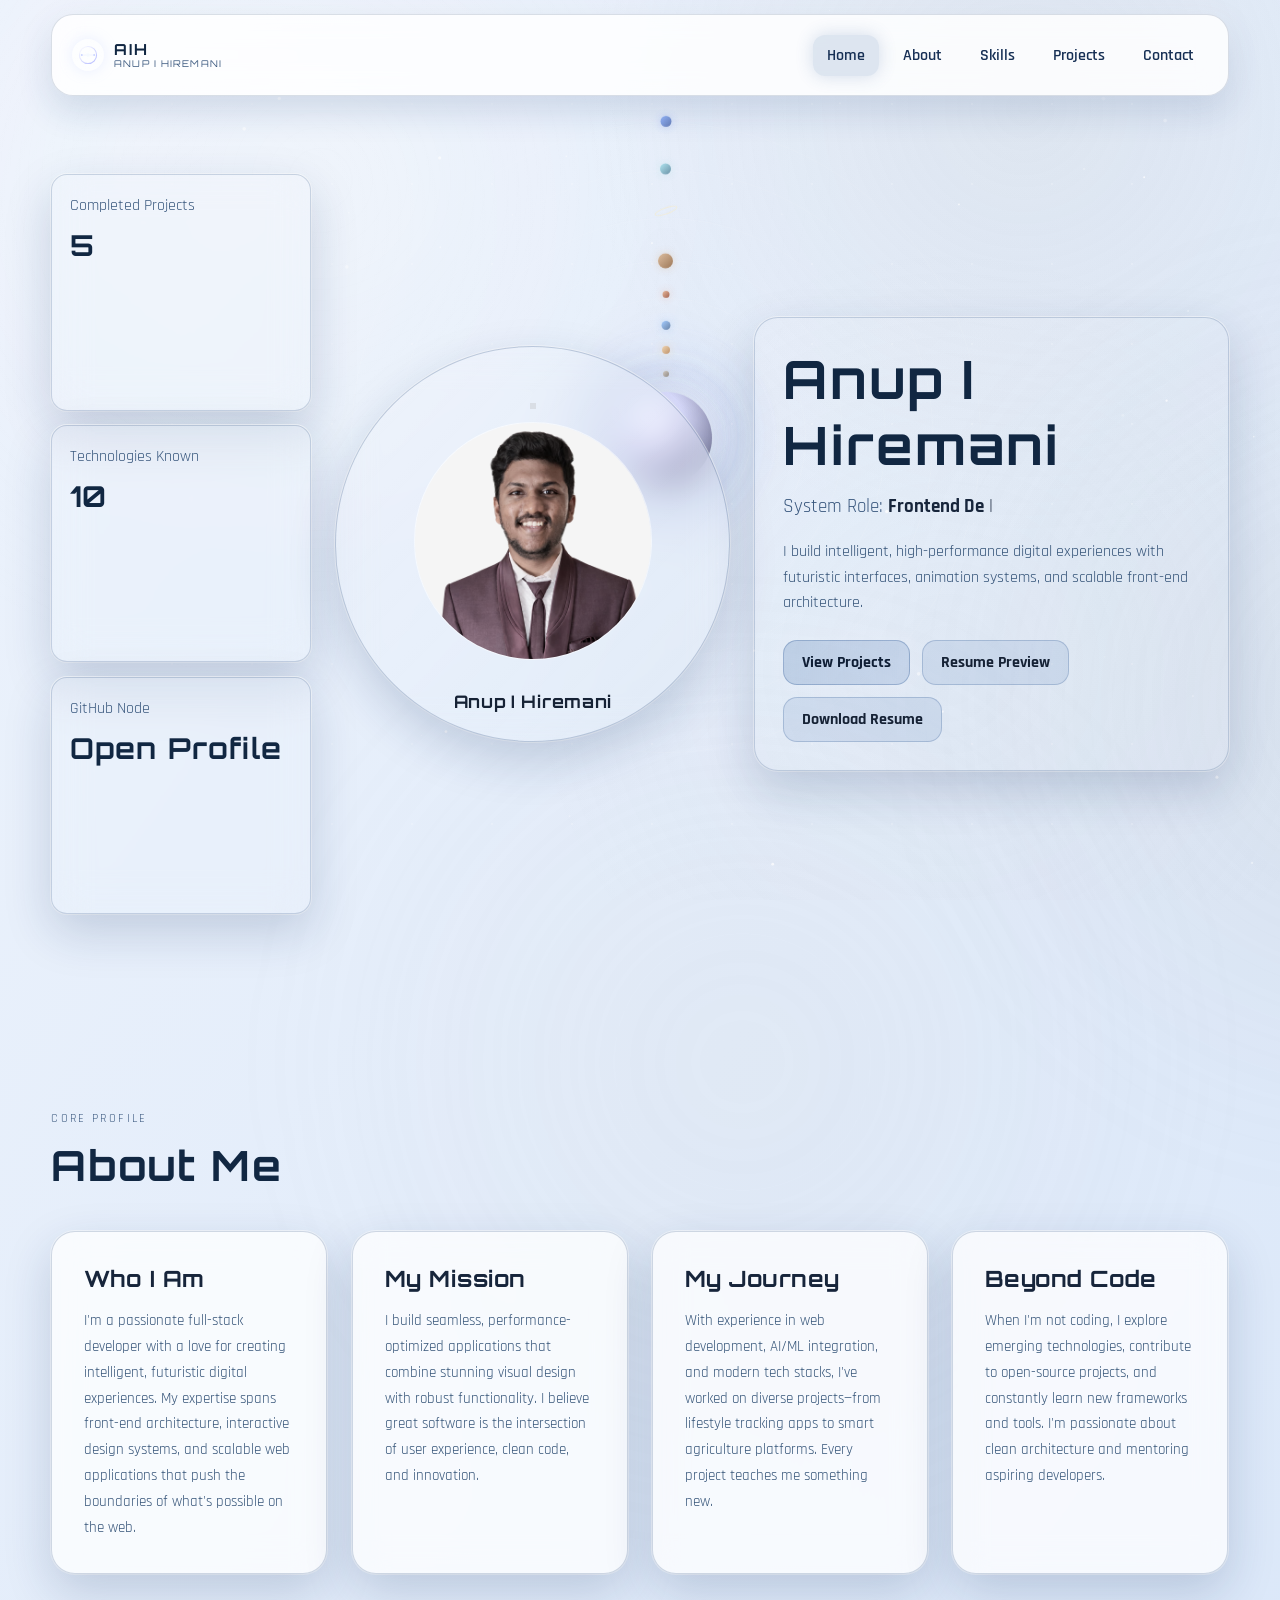
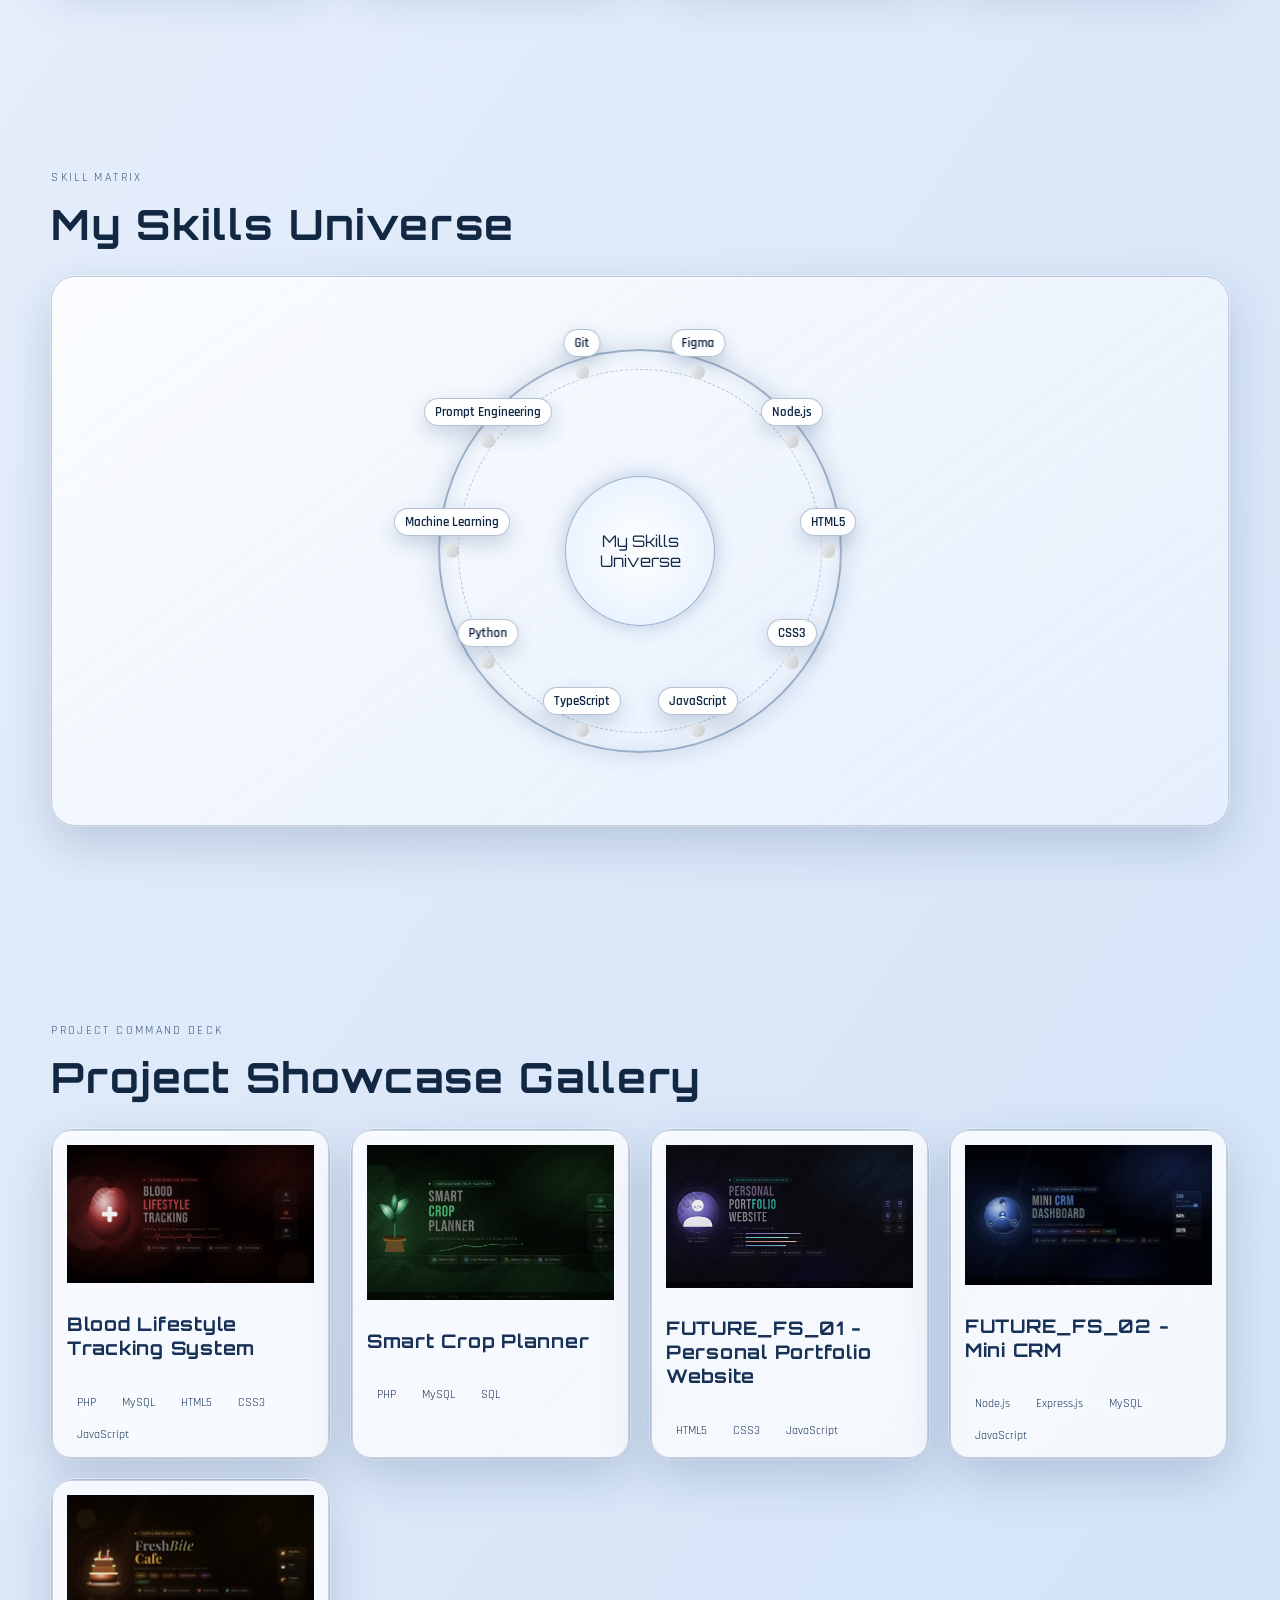
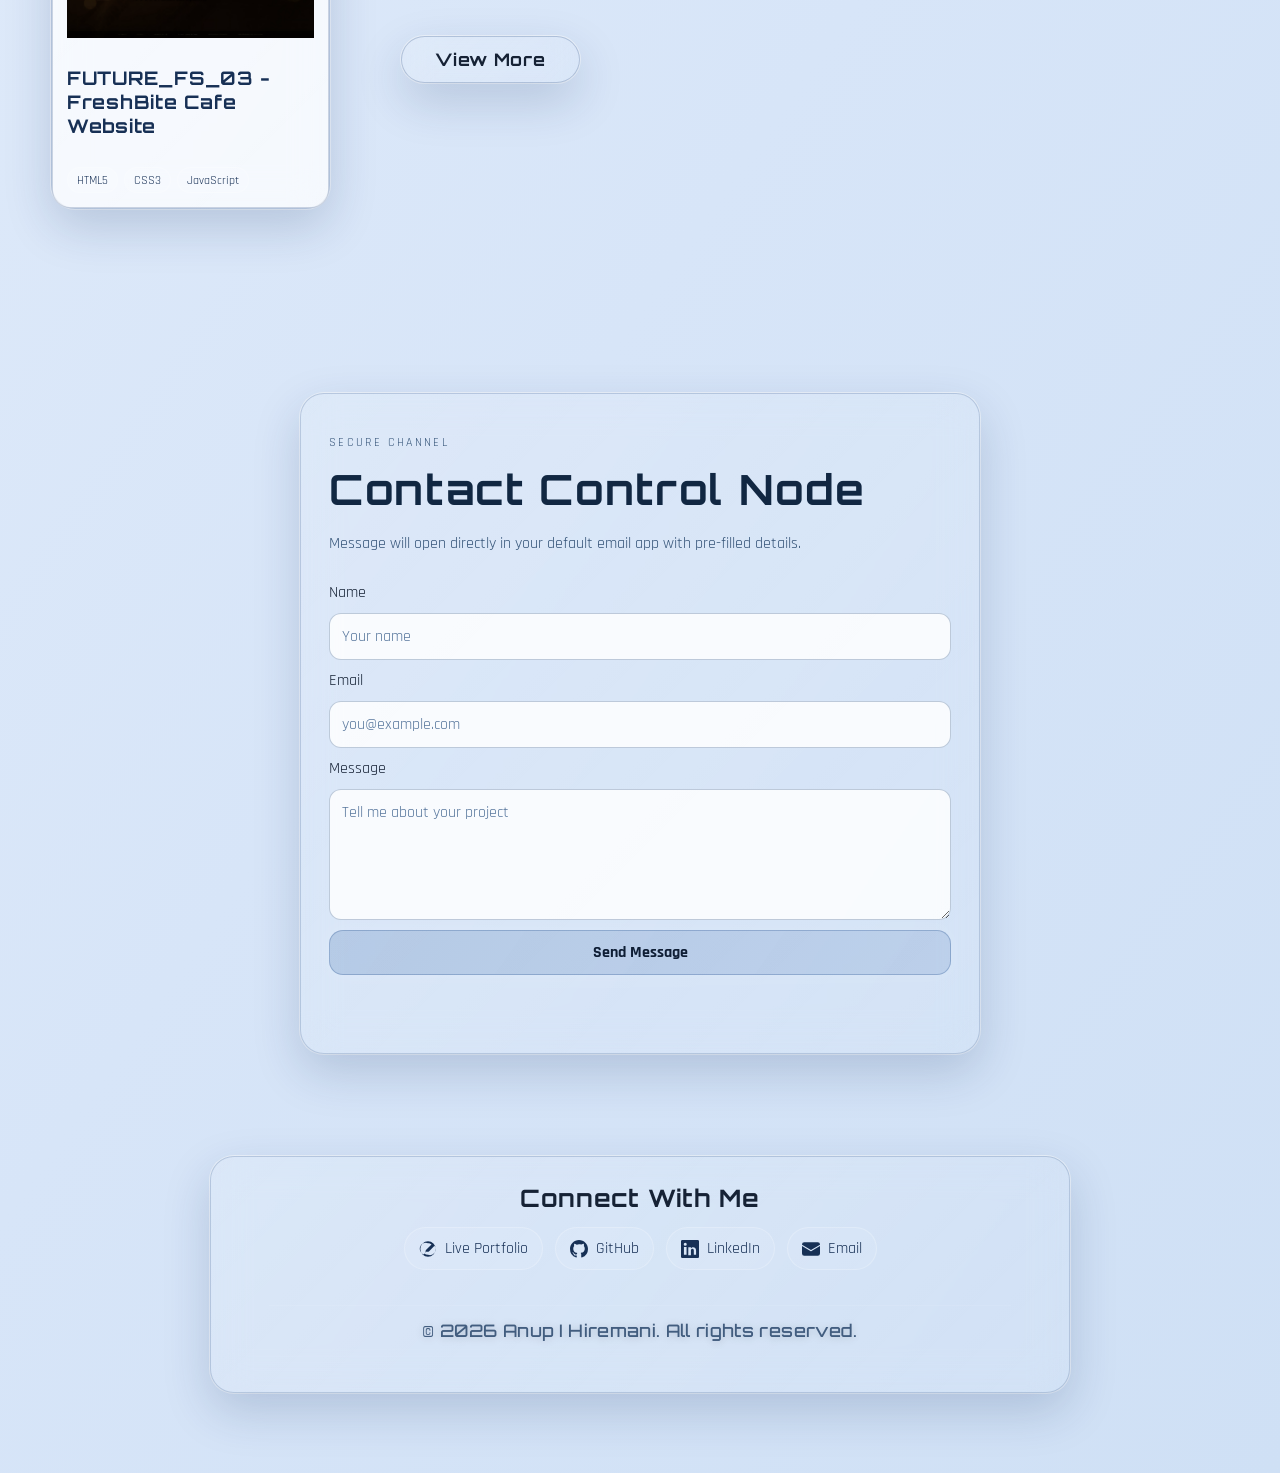
==== commit f04c0b5d: "Update profile section, project view-more, and style fixes" ====
--- a/index.html
+++ b/index.html
@@ -114,16 +114,6 @@
         <li><a href="#projects">Projects</a></li>
         <li><a href="#contact">Contact</a></li>
       </ul>
-      <button
-        class="theme-toggle"
-        id="theme-toggle"
-        type="button"
-        aria-label="Switch to light mode"
-        title="Toggle light and dark mode"
-      >
-        <span class="theme-icon theme-icon-sun" aria-hidden="true">☀</span>
-        <span class="theme-icon theme-icon-moon" aria-hidden="true">☾</span>
-      </button>
     </nav>
     <ul class="mobile-menu" id="mobile-menu">
       <li><a href="#home">Home</a></li>
@@ -158,7 +148,10 @@
             <div class="ring ring-2"></div>
             <div class="ring ring-3"></div>
             <div class="profile-core">
-              <img src="assets/profile.svg" alt="Developer portrait" />
+              <img src="assets/Profile.jpg" alt="Anup I Hiremani profile photo" class="profile-img-circle" />
+            </div>
+            <div class="profile-name-text">
+              Anup I Hiremani
             </div>
           </div>
         </div>
--- a/css/styles.css
+++ b/css/styles.css
@@ -1,4 +1,83 @@
-﻿/* ---- Enhanced Footer Glass ---- */
+﻿/* Profile Name Circle Below Image */
+.profile-node {
+  display: flex;
+  flex-direction: column;
+  align-items: center;
+  justify-content: center;
+}
+
+
+.profile-name-text {
+  margin-top: 1.1rem;
+  font-family: 'Orbitron', 'Rajdhani', sans-serif;
+  font-size: 1.08rem;
+  font-weight: 700;
+  color: var(--text-main);
+  text-align: center;
+  letter-spacing: 0.04em;
+}
+/* Profile Name Circle Below Image */
+.profile-node {
+  display: flex;
+  flex-direction: column;
+  align-items: center;
+  justify-content: center;
+}
+
+/* View More Projects Button Styles */
+
+.view-more-wrap {
+  width: 100%;
+  display: flex;
+  justify-content: center;
+  align-items: center;
+  margin-top: 2.5rem;
+  margin-bottom: 0.5rem;
+  clear: both;
+}
+
+.projects-grid + .view-more-wrap {
+  margin-top: 2.5rem;
+}
+
+@media (max-width: 700px) {
+  .view-more-wrap {
+    margin-top: 1.2rem;
+    margin-bottom: 0.2rem;
+  }
+}
+
+.view-more-btn {
+  padding: 0.75rem 2.1rem;
+  font-size: 1.08rem;
+  font-family: 'Orbitron', 'Rajdhani', sans-serif;
+  border: 1px solid var(--glass-border);
+  border-radius: 2rem;
+  background: linear-gradient(135deg, rgba(255,255,255,0.14), rgba(255,255,255,0.04));
+  color: var(--text-main);
+  box-shadow: var(--shadow-glow);
+  backdrop-filter: blur(14px);
+  cursor: pointer;
+  font-weight: 700;
+  letter-spacing: 0.04em;
+  text-shadow: 0 0 12px rgba(255,255,255,0.18);
+  transition: background 0.22s, box-shadow 0.22s, transform 0.22s, color 0.22s;
+}
+
+.view-more-btn:hover, .view-more-btn:focus {
+  background: linear-gradient(135deg, rgba(255,255,255,0.22), rgba(255,255,255,0.08));
+  color: var(--theme-hover-text);
+  box-shadow: 0 4px 18px rgba(122,140,255,0.22), 0 0 40px rgba(255,255,255,0.18);
+  transform: translateY(-2px) scale(1.04);
+}
+}
+
+.view-more-btn:hover, .view-more-btn:focus {
+  background: linear-gradient(90deg, #a6b8ff 0%, #7a8cff 100%);
+  box-shadow: 0 4px 18px rgba(122,140,255,0.22);
+  transform: translateY(-2px) scale(1.04);
+}
+/* ---- Enhanced Footer Glass ---- */
 
 .footer-copyright {
   text-align: center;
@@ -716,6 +795,23 @@
   filter: var(--theme-profile-filter);
 }
 
+[data-theme="dark"] .profile-core img {
+  filter: none !important;
+}
+  transition: filter 0.3s;
+}
+
+@media (max-width: 900px) {
+  .profile-core img {
+    filter: none !important;
+  }
+}
+
+[data-theme="dark"] .profile-node:hover .profile-core img {
+  filter: none !important;
+}
+}
+
 .ring {
   position: absolute;
   border-radius: 50%;
@@ -1139,6 +1235,15 @@
 }
 
 .project-front img {
+  /* Fix alignment for HTML thumbnails */
+  .project-thumb {
+    width: 100%;
+    height: 52%;
+    aspect-ratio: 16/9;
+    display: block;
+    border-radius: 12px;
+    overflow: hidden;
+  }
   width: 100%;
   height: 52%;
   object-fit: cover;
@@ -1381,58 +1486,7 @@
   margin-top: 12px;
 }
 
-.theme-toggle {
-  width: 44px;
-  height: 44px;
-  margin-left: 0;
-  border: 1px solid var(--theme-line-strong);
-  border-radius: 999px;
-  background: linear-gradient(145deg, rgba(255, 255, 255, 0.16), rgba(255, 255, 255, 0.06));
-  color: var(--text-main);
-  display: inline-grid;
-  place-items: center;
-  cursor: pointer;
-  position: relative;
-  overflow: hidden;
-  transition: transform 0.28s ease, box-shadow 0.28s ease, background 0.35s ease, border-color 0.35s ease;
-}
-
-.theme-icon {
-  position: absolute;
-  line-height: 1;
-  font-size: 1.05rem;
-  transition: opacity 0.28s ease, transform 0.28s ease;
-}
-
-.theme-icon-sun {
-  opacity: 0;
-  transform: translateY(6px) scale(0.75);
-}
-
-.theme-icon-moon {
-  opacity: 1;
-  transform: translateY(0) scale(1);
-}
-
-[data-theme="light"] .theme-icon-sun {
-  opacity: 1;
-  transform: translateY(0) scale(1);
-}
-
-[data-theme="light"] .theme-icon-moon {
-  opacity: 0;
-  transform: translateY(-6px) scale(0.75);
-}
-
-.theme-toggle:hover {
-  transform: translateY(-1px);
-  box-shadow: 0 10px 24px rgba(0, 0, 0, 0.25);
-}
-
-.theme-toggle:focus-visible {
-  outline: 2px solid var(--neon-cyan);
-  outline-offset: 2px;
-}
+
 
 body,
 .glass-card,
@@ -1708,10 +1762,7 @@
     padding: 4px 8px;
   }
 
-  .theme-toggle {
-    width: 40px;
-    height: 40px;
-  }
+
 }
 
 @media (max-width: 768px) {
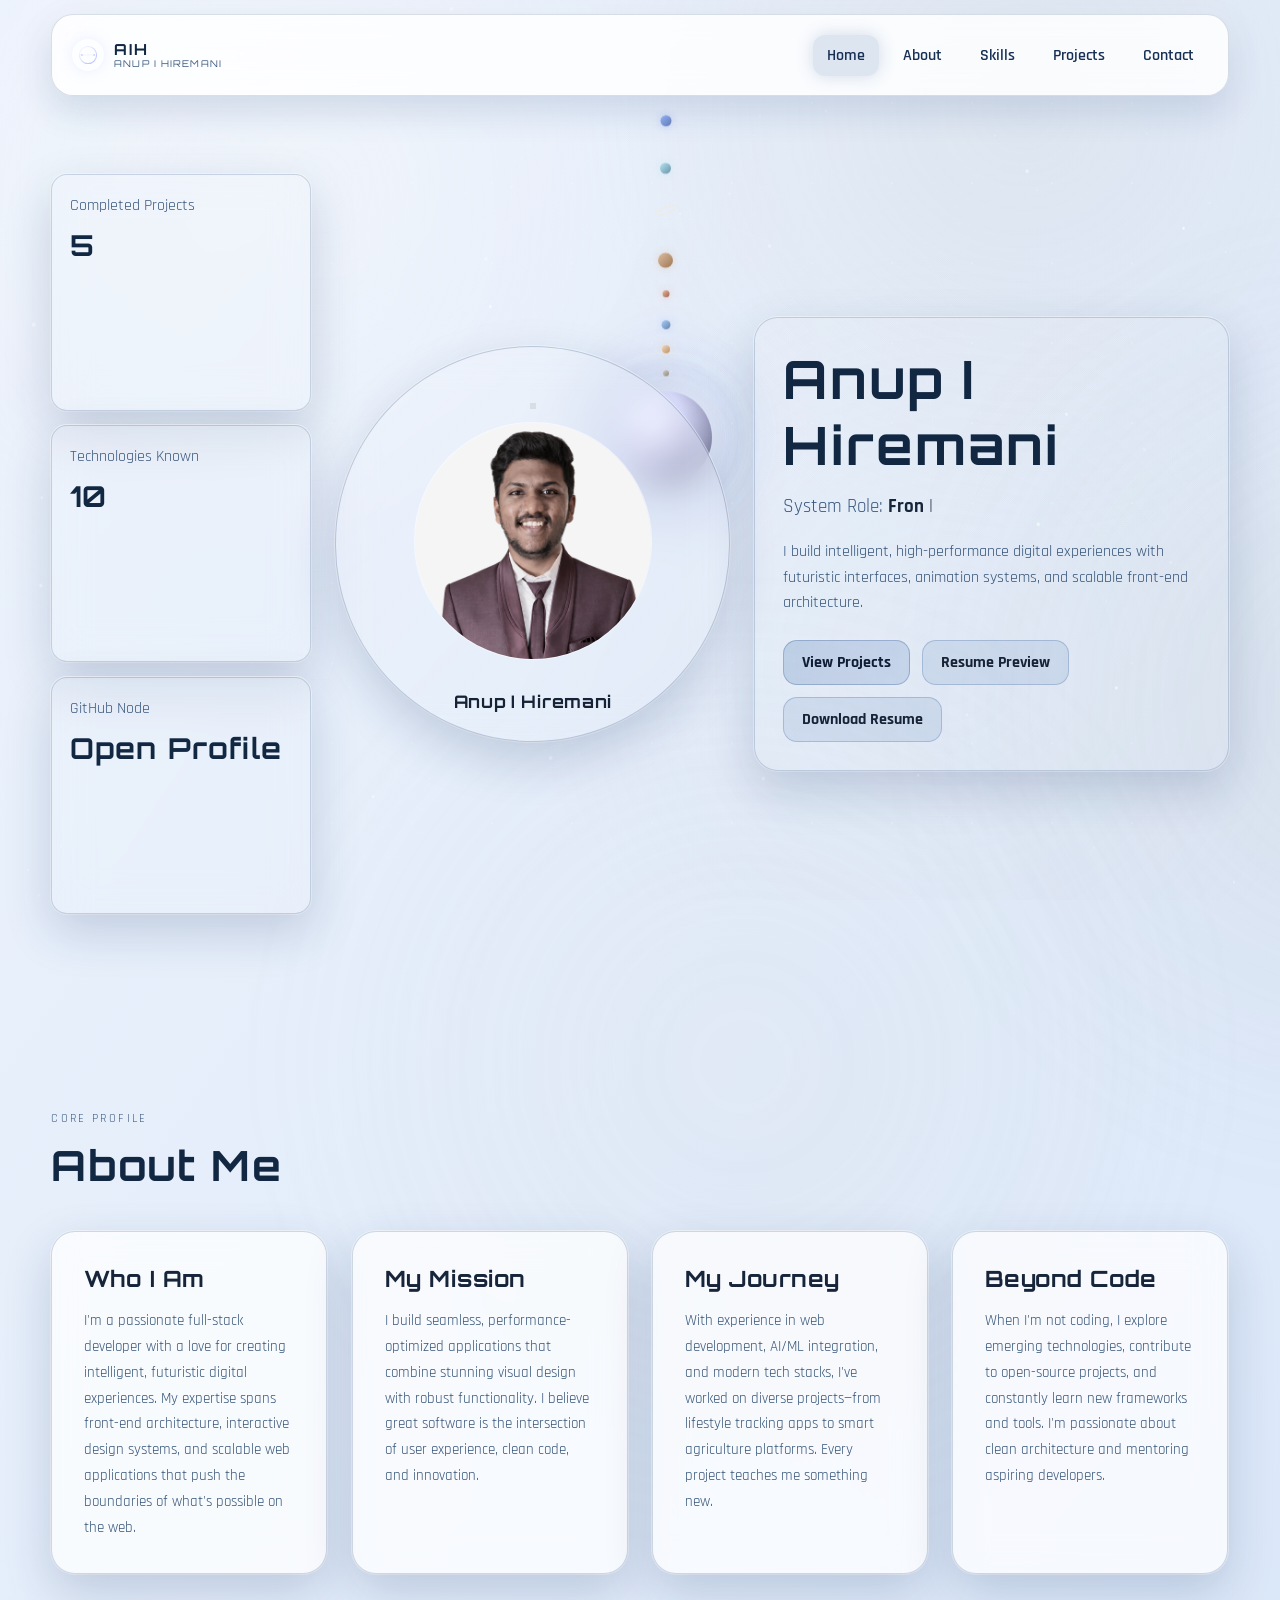
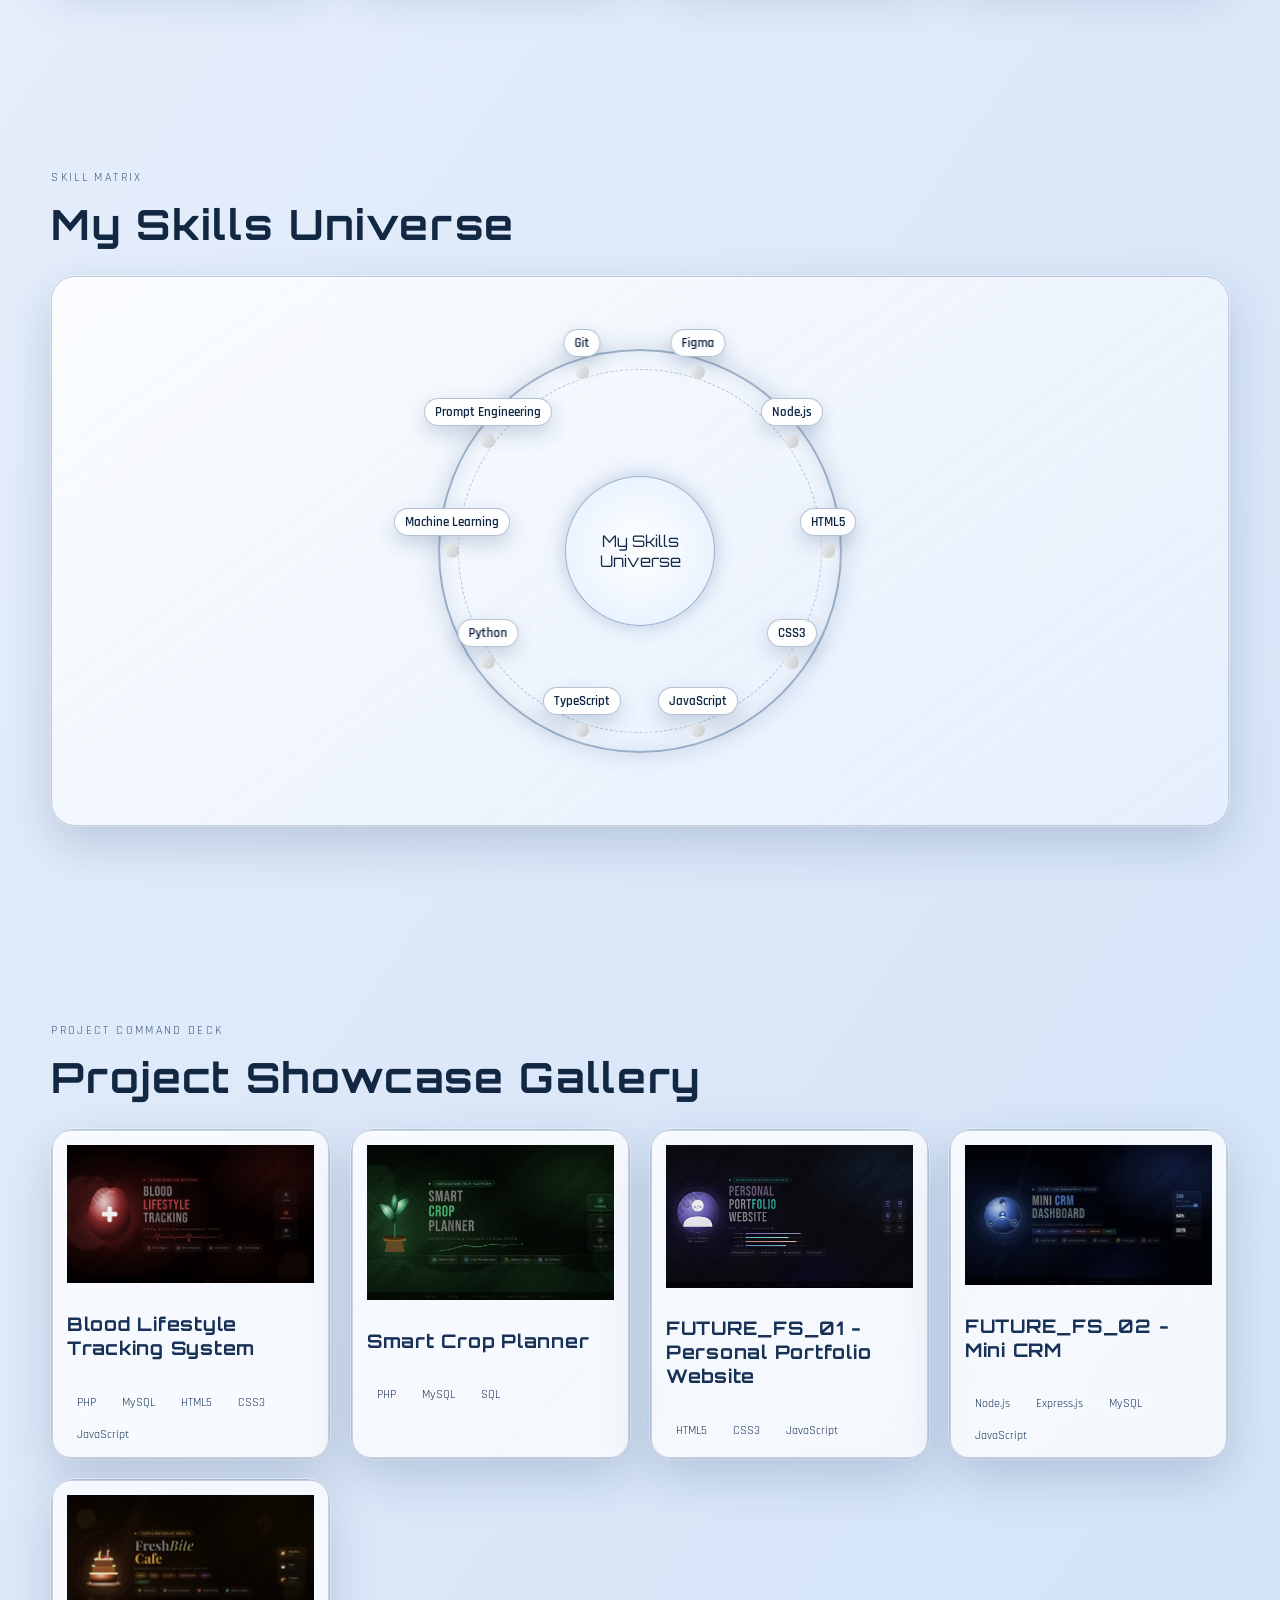
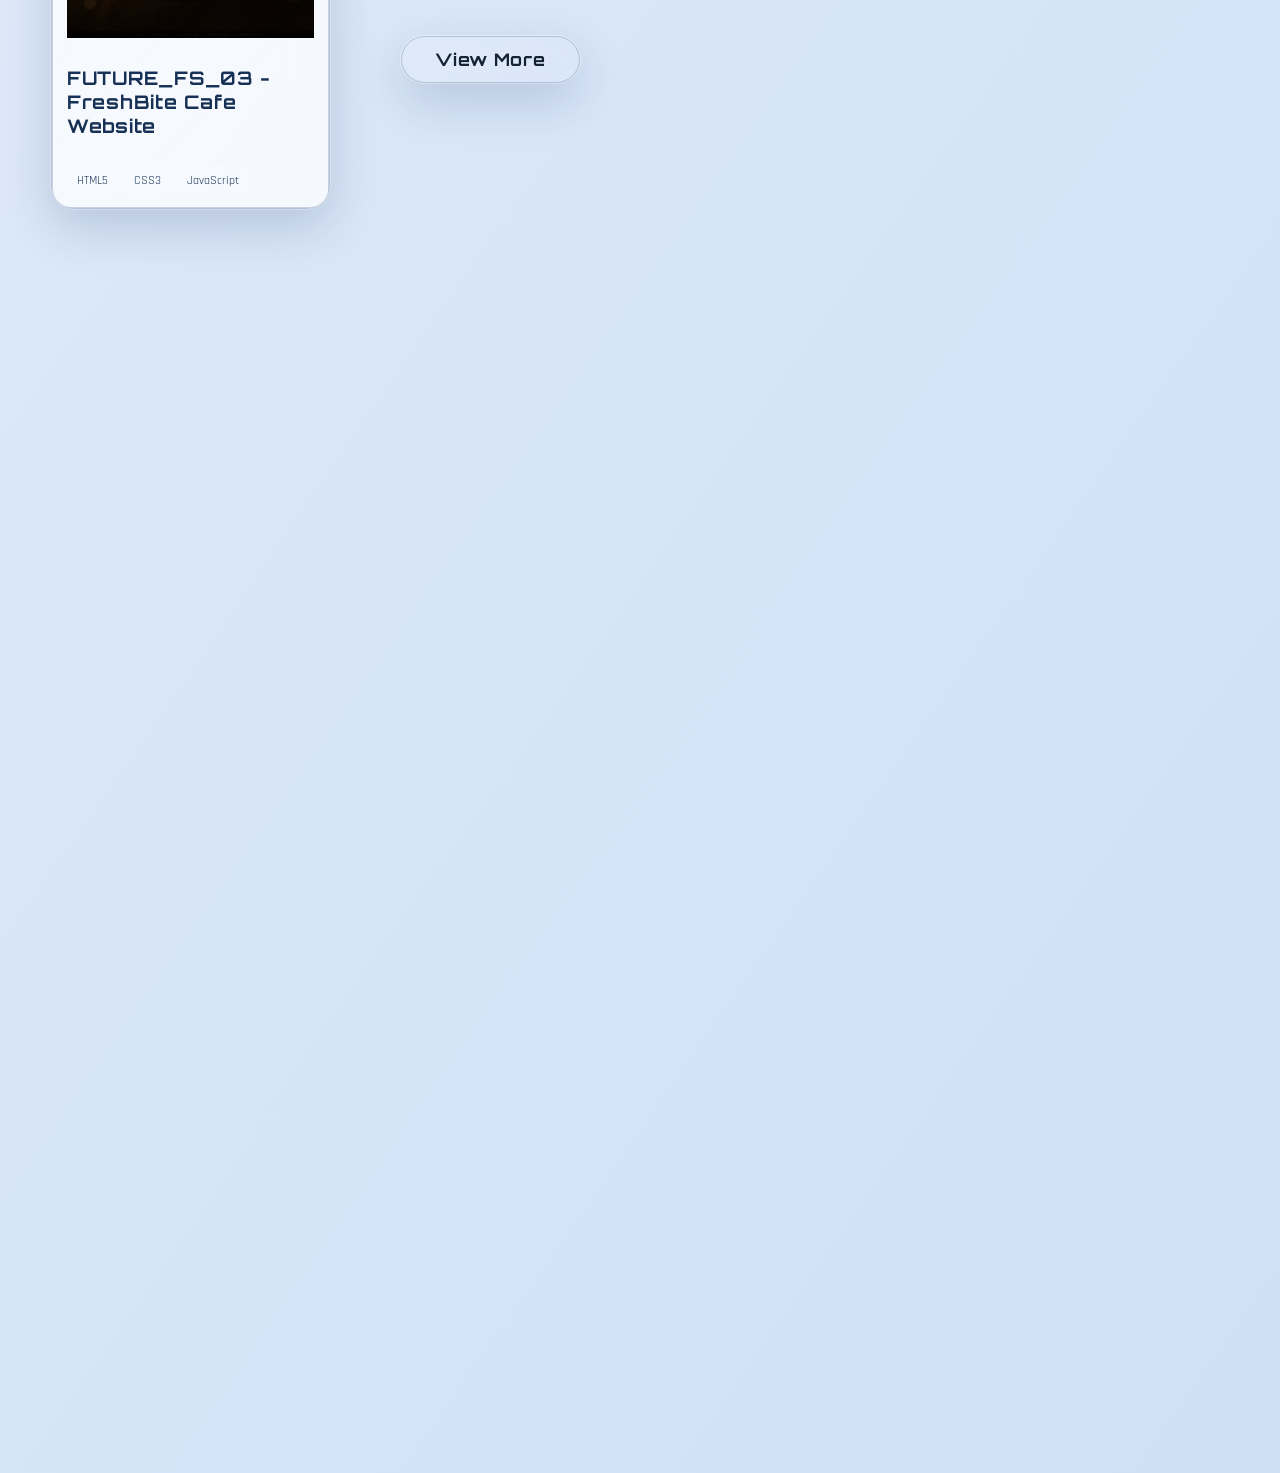
==== commit 6f48d1bd: "Force dark theme on mobile devices" ====
--- a/index.html
+++ b/index.html
@@ -38,8 +38,13 @@
       }
 
       const storedTheme = localStorage.getItem("portfolio-theme");
-      const preferredTheme = window.matchMedia("(prefers-color-scheme: light)").matches ? "light" : "dark";
-      const initialTheme = storedTheme || preferredTheme;
+      let initialTheme;
+      if (isMobileViewport) {
+        initialTheme = "dark";
+      } else {
+        const preferredTheme = window.matchMedia("(prefers-color-scheme: light)").matches ? "light" : "dark";
+        initialTheme = storedTheme || preferredTheme;
+      }
       document.documentElement.setAttribute("data-theme", initialTheme);
       document.documentElement.style.colorScheme = initialTheme;
     })();
--- a/css/styles.css
+++ b/css/styles.css
@@ -1837,6 +1837,28 @@
     gap: 8px;
   }
 
+  /* Ensure solar system is always visible and responsive on mobile */
+  .solar-system-bg {
+    display: block !important;
+    position: fixed;
+    inset: 0;
+    z-index: -3;
+    overflow: hidden;
+    opacity: var(--solar-opacity);
+  }
+
+  .solar-parallax {
+    display: block !important;
+    width: min(150vw, 420px);
+    left: 50%;
+    top: 38%;
+    transform: translate(-50%, -50%) translate3d(var(--solar-mx), calc(var(--solar-my) + var(--solar-sy)), 0);
+  }
+
+  .solar-stars {
+    opacity: 0.28;
+  }
+
   .brand-mark {
     width: 28px;
     height: 28px;
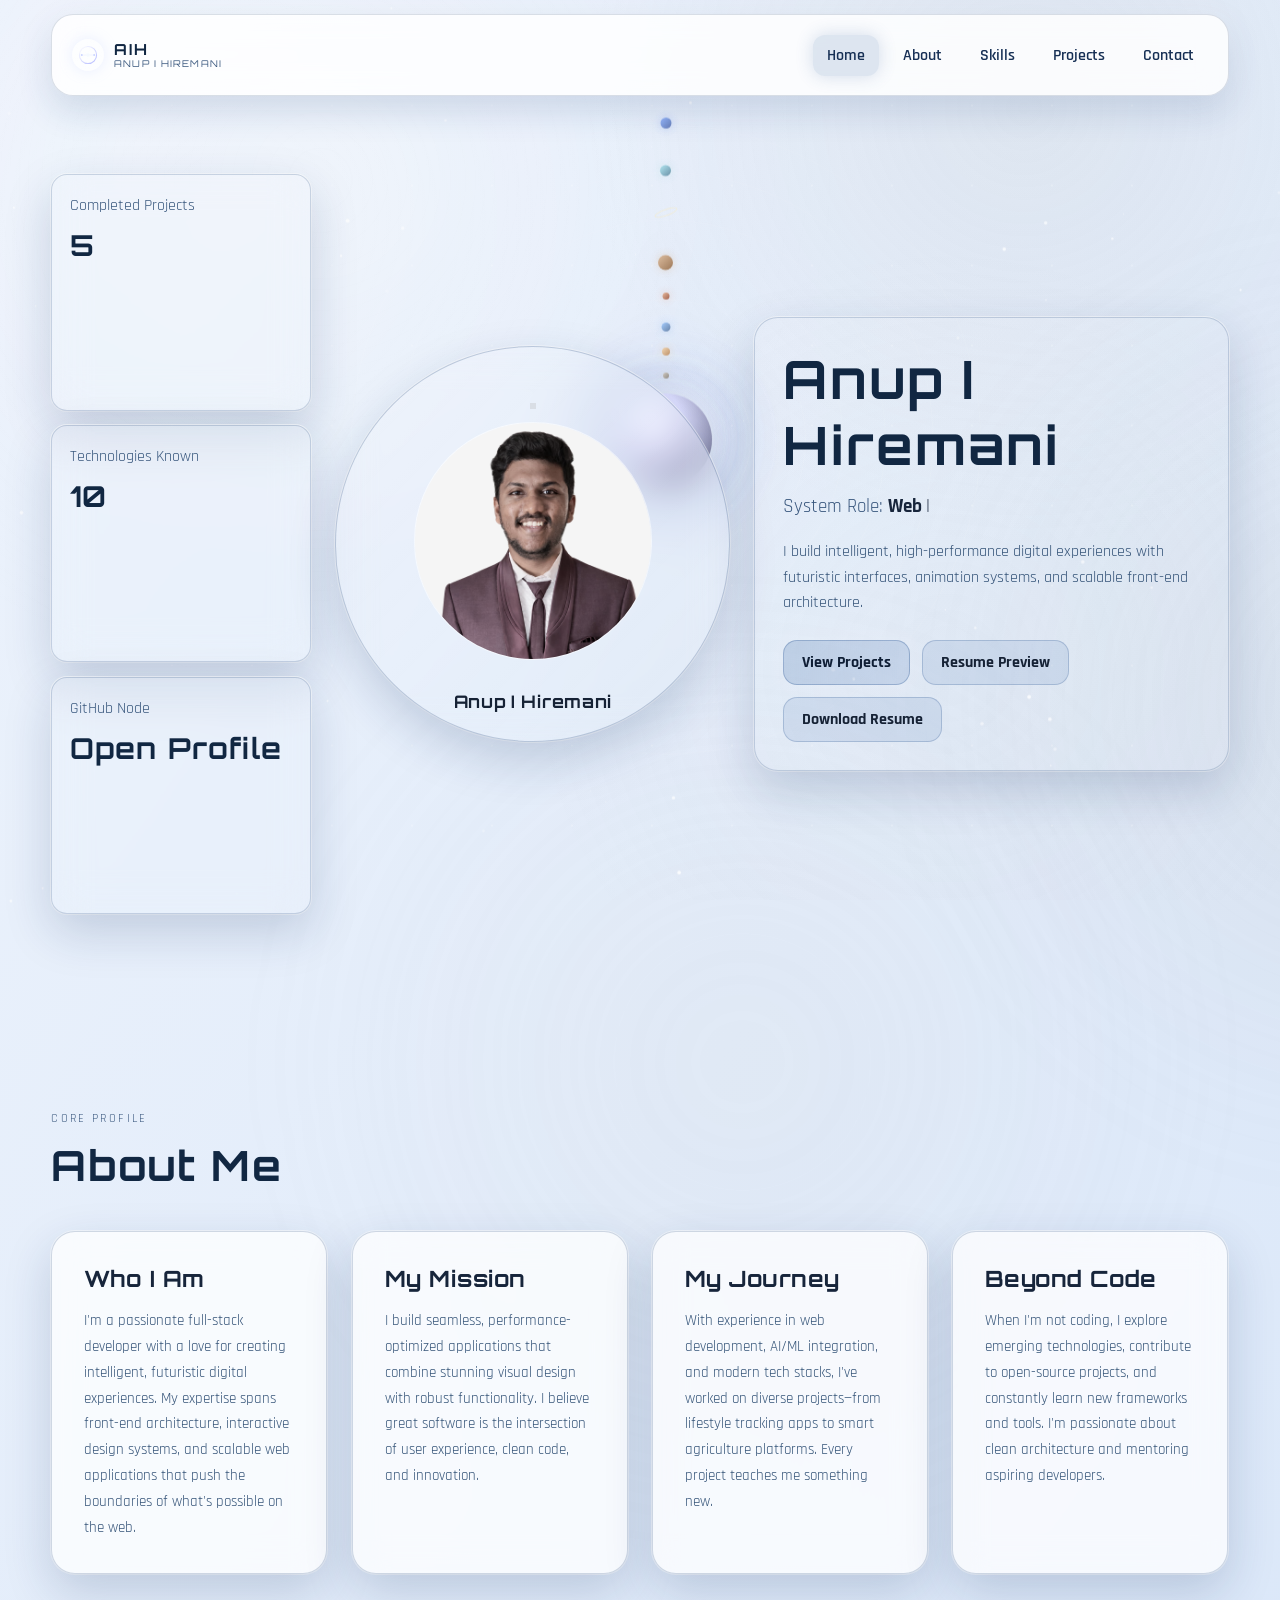
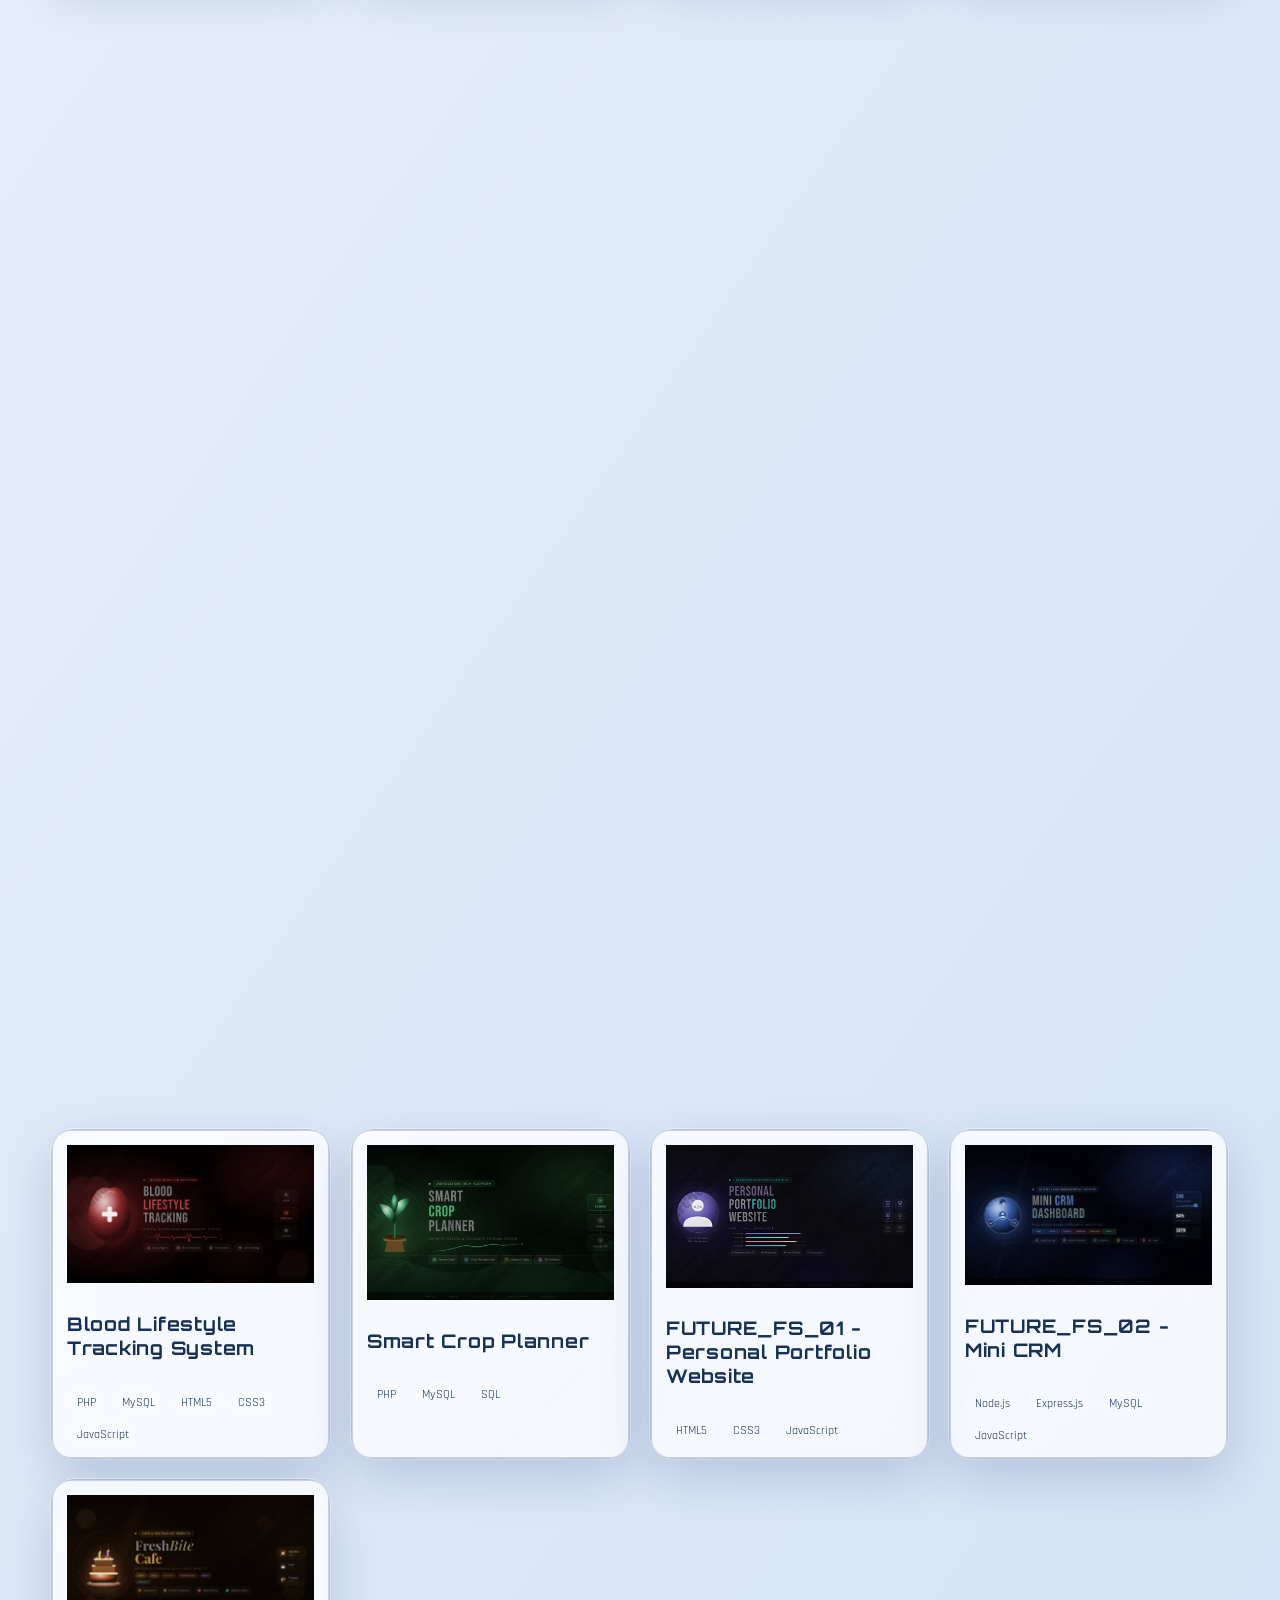
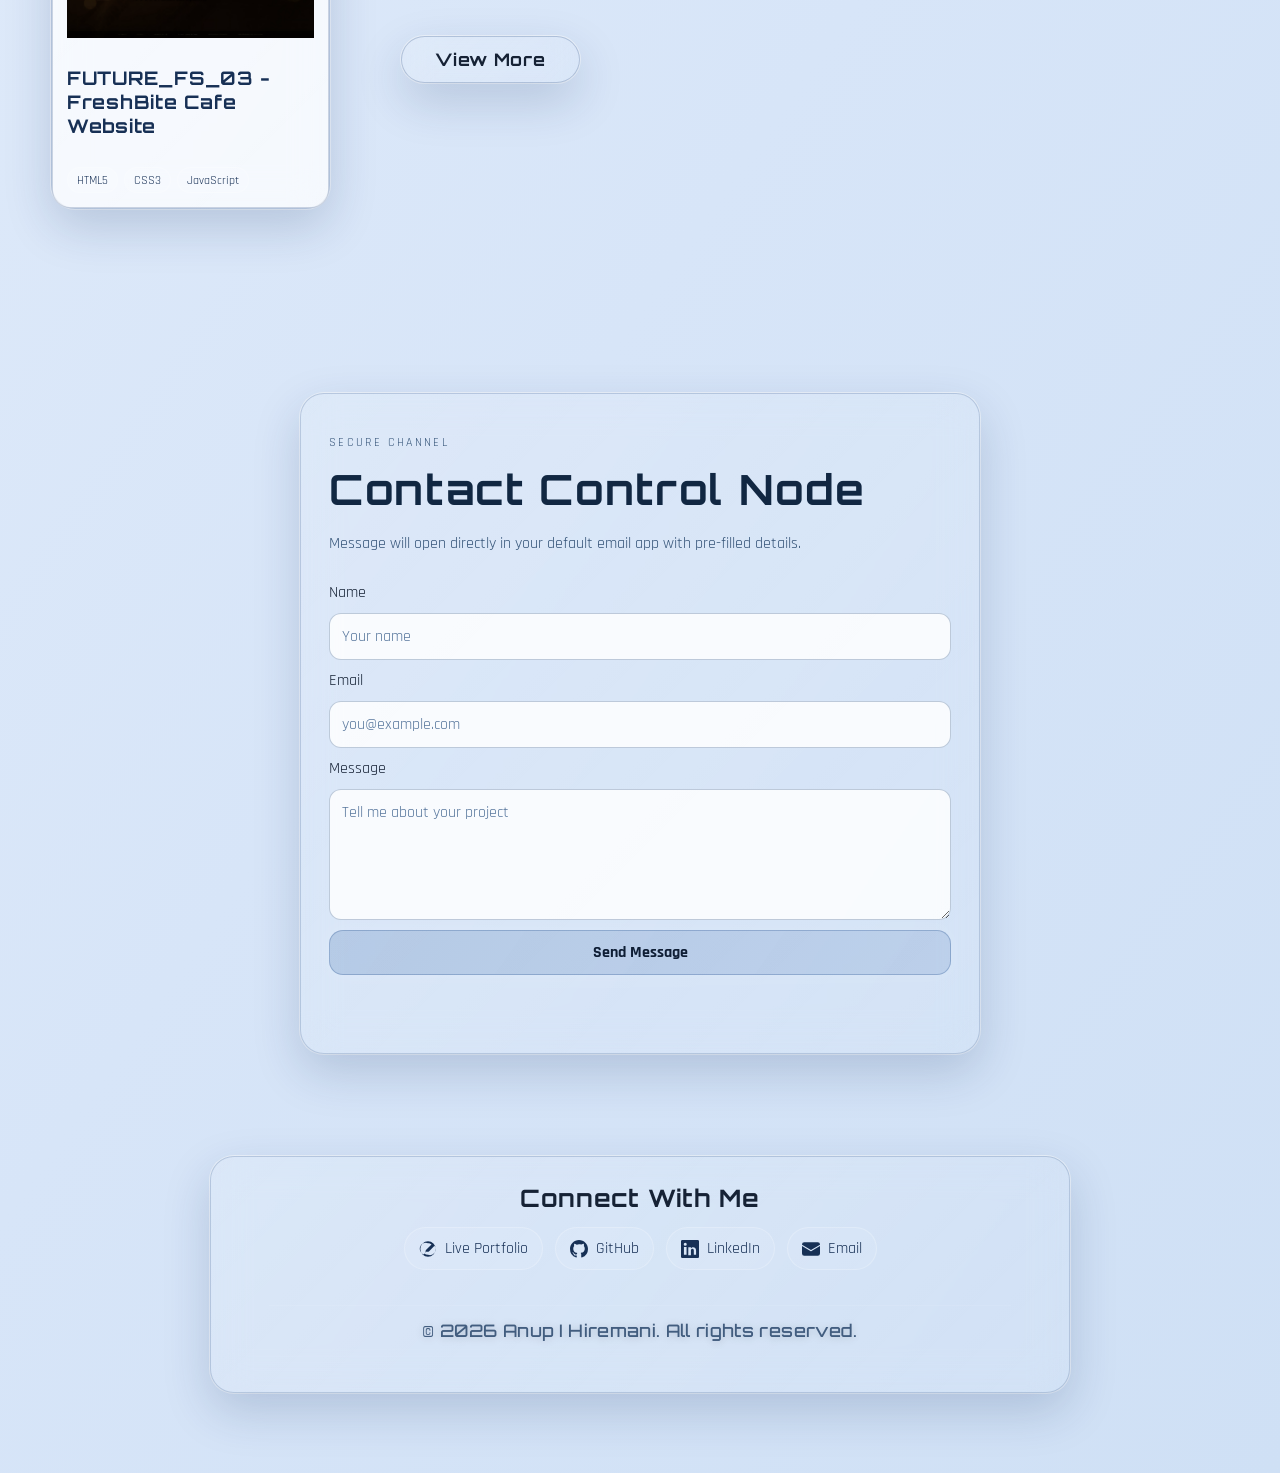
==== commit adaff8de: "Force dark theme on mobile by updating localStorage" ====
--- a/index.html
+++ b/index.html
@@ -41,6 +41,7 @@
       let initialTheme;
       if (isMobileViewport) {
         initialTheme = "dark";
+        localStorage.setItem("portfolio-theme", "dark");
       } else {
         const preferredTheme = window.matchMedia("(prefers-color-scheme: light)").matches ? "light" : "dark";
         initialTheme = storedTheme || preferredTheme;
--- a/css/styles.css
+++ b/css/styles.css
@@ -44,6 +44,50 @@
   .view-more-wrap {
     margin-top: 1.2rem;
     margin-bottom: 0.2rem;
+  }
+
+  /* Smooth, buttery navbar for mobile */
+  .glass-nav-wrap {
+    top: 8px;
+    transition: top 0.4s cubic-bezier(0.23, 1, 0.32, 1), box-shadow 0.4s cubic-bezier(0.23, 1, 0.32, 1), backdrop-filter 0.4s cubic-bezier(0.23, 1, 0.32, 1);
+    box-shadow: 0 8px 32px rgba(0,0,0,0.32), 0 0 18px rgba(255,255,255,0.08);
+    backdrop-filter: blur(18px);
+    will-change: top, box-shadow, backdrop-filter;
+  }
+
+  .glass-nav {
+    min-height: 62px;
+    border-radius: 18px;
+    padding: 10px 12px;
+    transition: min-height 0.4s cubic-bezier(0.23, 1, 0.32, 1), box-shadow 0.4s cubic-bezier(0.23, 1, 0.32, 1), backdrop-filter 0.4s cubic-bezier(0.23, 1, 0.32, 1);
+    box-shadow: 0 6px 24px rgba(0,0,0,0.22), 0 0 10px rgba(255,255,255,0.06);
+    backdrop-filter: blur(18px);
+    will-change: min-height, box-shadow, backdrop-filter;
+  }
+
+  .mobile-menu {
+    animation: menuSlideFadeIn 0.38s cubic-bezier(0.23, 1, 0.32, 1);
+    opacity: 1;
+    transform: translateY(0);
+    will-change: opacity, transform;
+  }
+
+  .mobile-menu:not(.open) {
+    opacity: 0;
+    pointer-events: none;
+    transform: translateY(-18px);
+    transition: opacity 0.32s, transform 0.32s;
+  }
+
+  @keyframes menuSlideFadeIn {
+    from {
+      opacity: 0;
+      transform: translateY(-18px);
+    }
+    to {
+      opacity: 1;
+      transform: translateY(0);
+    }
   }
 }
 
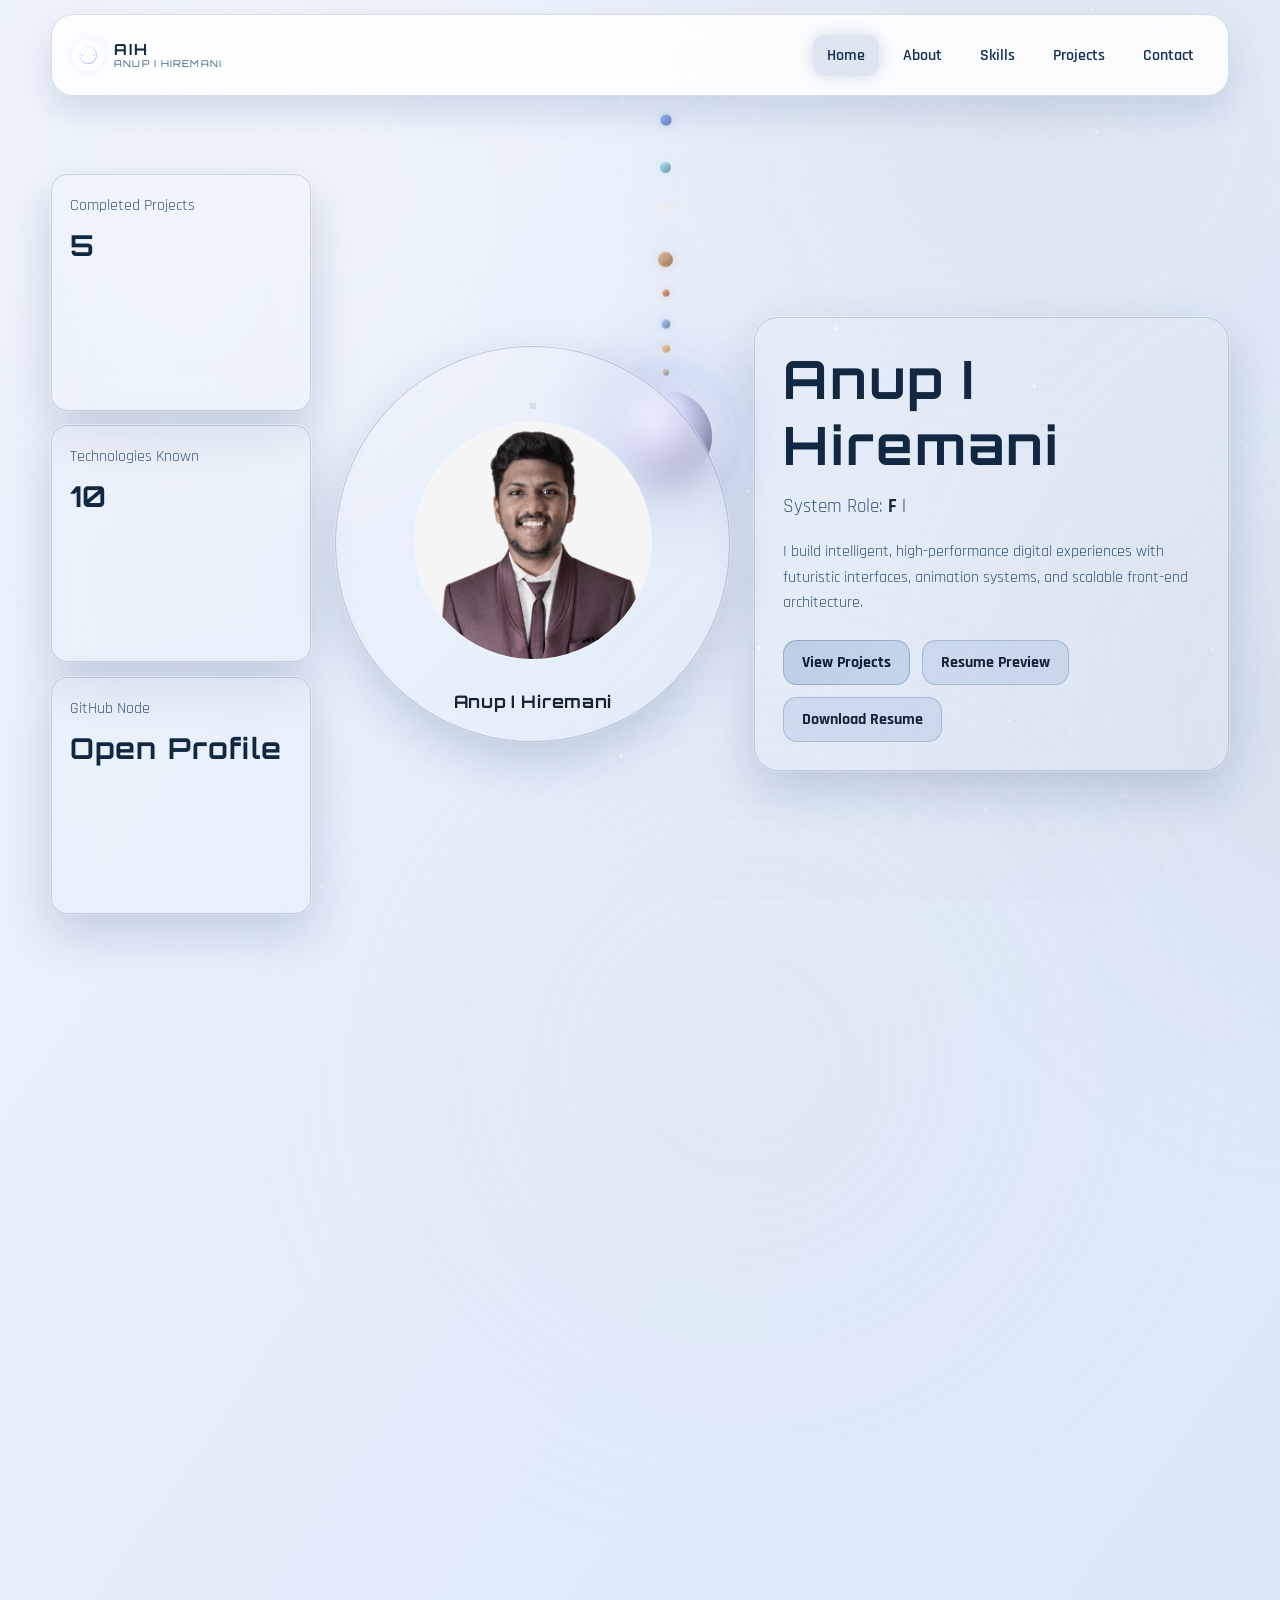
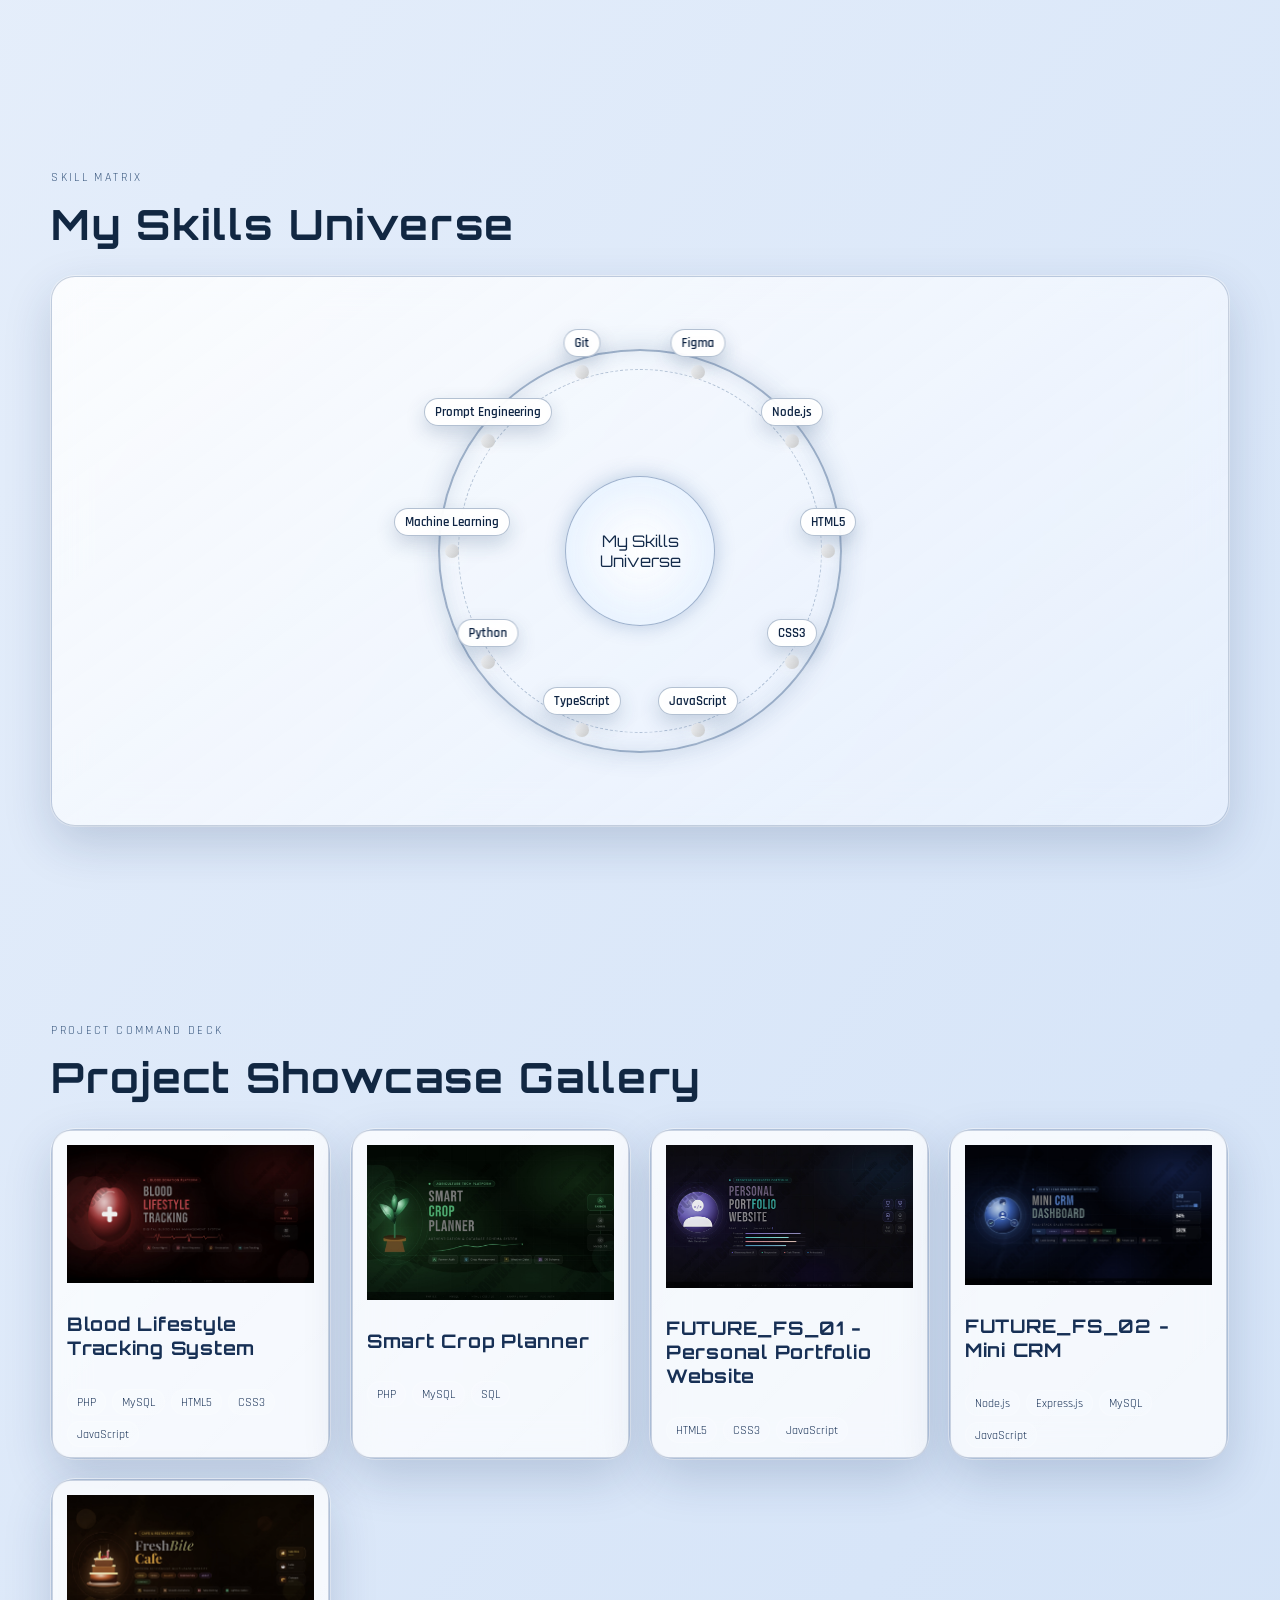
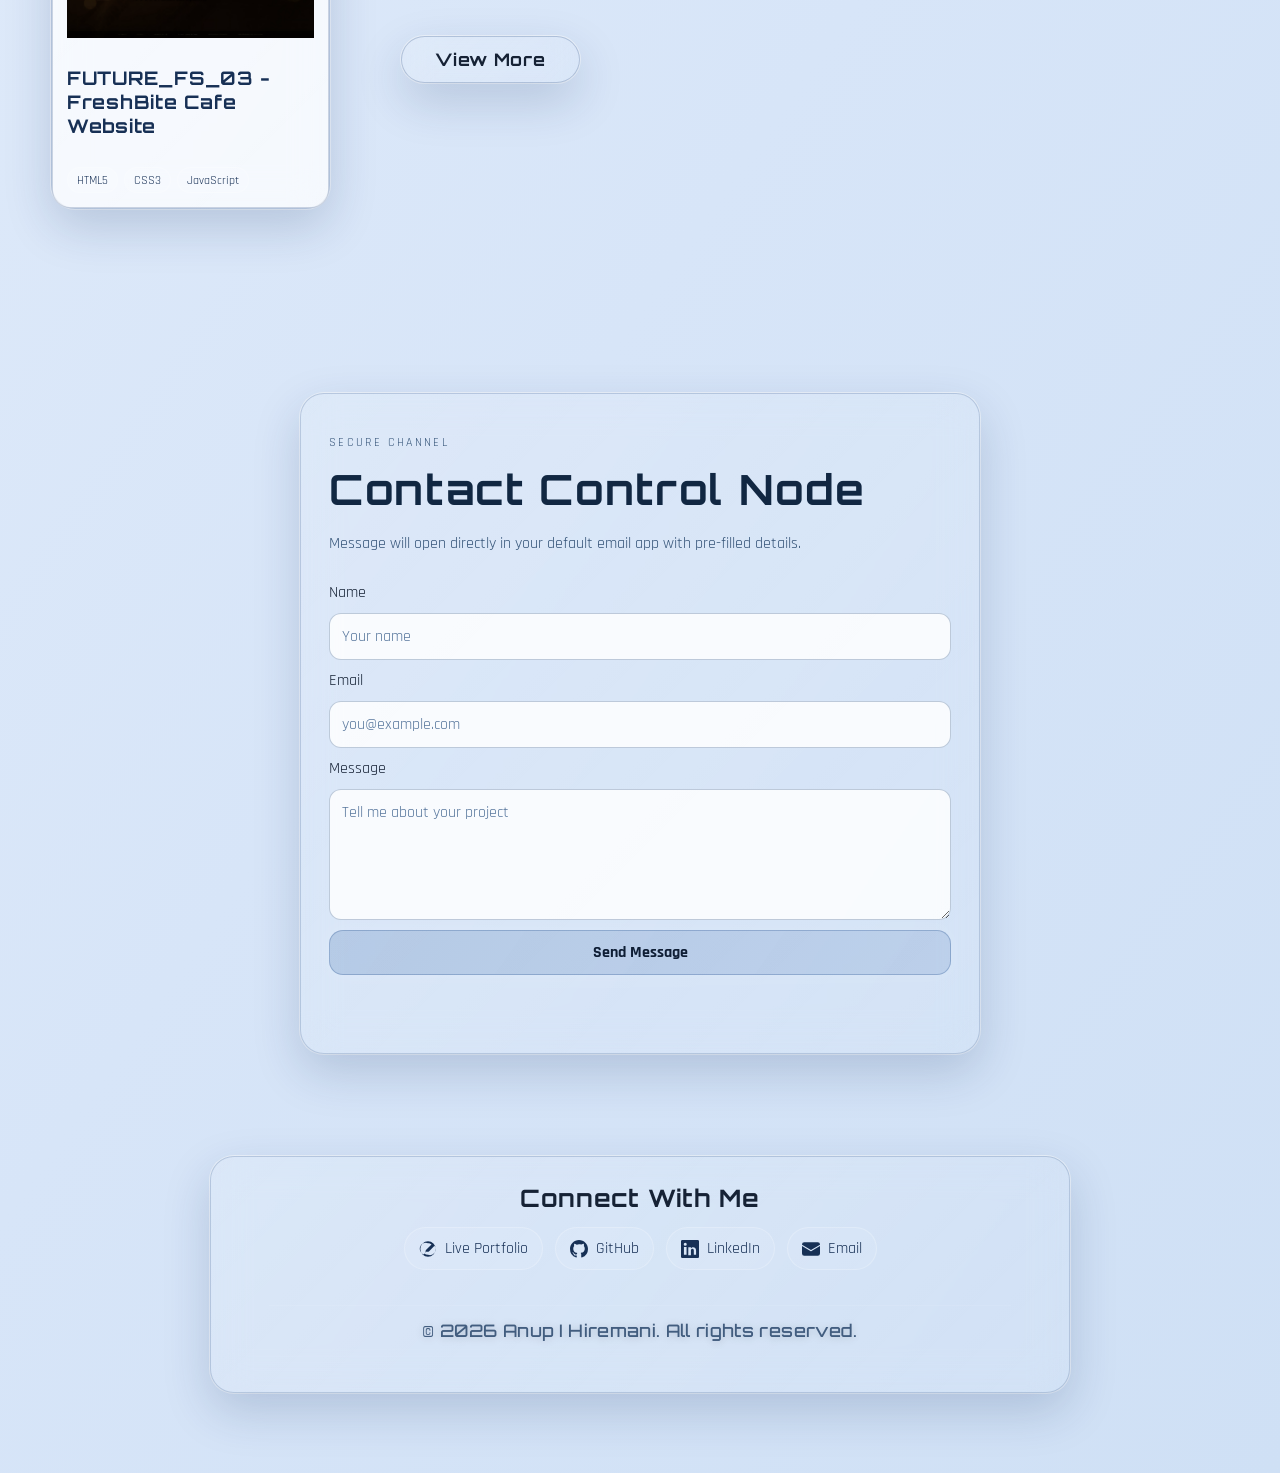
==== commit a998b2f6: "Re-push: ensure orbit/circle Skills Universe is always visible on all devices" ====
--- a/index.html
+++ b/index.html
@@ -38,14 +38,8 @@
       }
 
       const storedTheme = localStorage.getItem("portfolio-theme");
-      let initialTheme;
-      if (isMobileViewport) {
-        initialTheme = "dark";
-        localStorage.setItem("portfolio-theme", "dark");
-      } else {
-        const preferredTheme = window.matchMedia("(prefers-color-scheme: light)").matches ? "light" : "dark";
-        initialTheme = storedTheme || preferredTheme;
-      }
+      const preferredTheme = window.matchMedia("(prefers-color-scheme: light)").matches ? "light" : "dark";
+      const initialTheme = storedTheme || preferredTheme;
       document.documentElement.setAttribute("data-theme", initialTheme);
       document.documentElement.style.colorScheme = initialTheme;
     })();
--- a/css/styles.css
+++ b/css/styles.css
@@ -44,50 +44,6 @@
   .view-more-wrap {
     margin-top: 1.2rem;
     margin-bottom: 0.2rem;
-  }
-
-  /* Smooth, buttery navbar for mobile */
-  .glass-nav-wrap {
-    top: 8px;
-    transition: top 0.4s cubic-bezier(0.23, 1, 0.32, 1), box-shadow 0.4s cubic-bezier(0.23, 1, 0.32, 1), backdrop-filter 0.4s cubic-bezier(0.23, 1, 0.32, 1);
-    box-shadow: 0 8px 32px rgba(0,0,0,0.32), 0 0 18px rgba(255,255,255,0.08);
-    backdrop-filter: blur(18px);
-    will-change: top, box-shadow, backdrop-filter;
-  }
-
-  .glass-nav {
-    min-height: 62px;
-    border-radius: 18px;
-    padding: 10px 12px;
-    transition: min-height 0.4s cubic-bezier(0.23, 1, 0.32, 1), box-shadow 0.4s cubic-bezier(0.23, 1, 0.32, 1), backdrop-filter 0.4s cubic-bezier(0.23, 1, 0.32, 1);
-    box-shadow: 0 6px 24px rgba(0,0,0,0.22), 0 0 10px rgba(255,255,255,0.06);
-    backdrop-filter: blur(18px);
-    will-change: min-height, box-shadow, backdrop-filter;
-  }
-
-  .mobile-menu {
-    animation: menuSlideFadeIn 0.38s cubic-bezier(0.23, 1, 0.32, 1);
-    opacity: 1;
-    transform: translateY(0);
-    will-change: opacity, transform;
-  }
-
-  .mobile-menu:not(.open) {
-    opacity: 0;
-    pointer-events: none;
-    transform: translateY(-18px);
-    transition: opacity 0.32s, transform 0.32s;
-  }
-
-  @keyframes menuSlideFadeIn {
-    from {
-      opacity: 0;
-      transform: translateY(-18px);
-    }
-    to {
-      opacity: 1;
-      transform: translateY(0);
-    }
   }
 }
 
@@ -1881,28 +1837,6 @@
     gap: 8px;
   }
 
-  /* Ensure solar system is always visible and responsive on mobile */
-  .solar-system-bg {
-    display: block !important;
-    position: fixed;
-    inset: 0;
-    z-index: -3;
-    overflow: hidden;
-    opacity: var(--solar-opacity);
-  }
-
-  .solar-parallax {
-    display: block !important;
-    width: min(150vw, 420px);
-    left: 50%;
-    top: 38%;
-    transform: translate(-50%, -50%) translate3d(var(--solar-mx), calc(var(--solar-my) + var(--solar-sy)), 0);
-  }
-
-  .solar-stars {
-    opacity: 0.28;
-  }
-
   .brand-mark {
     width: 28px;
     height: 28px;
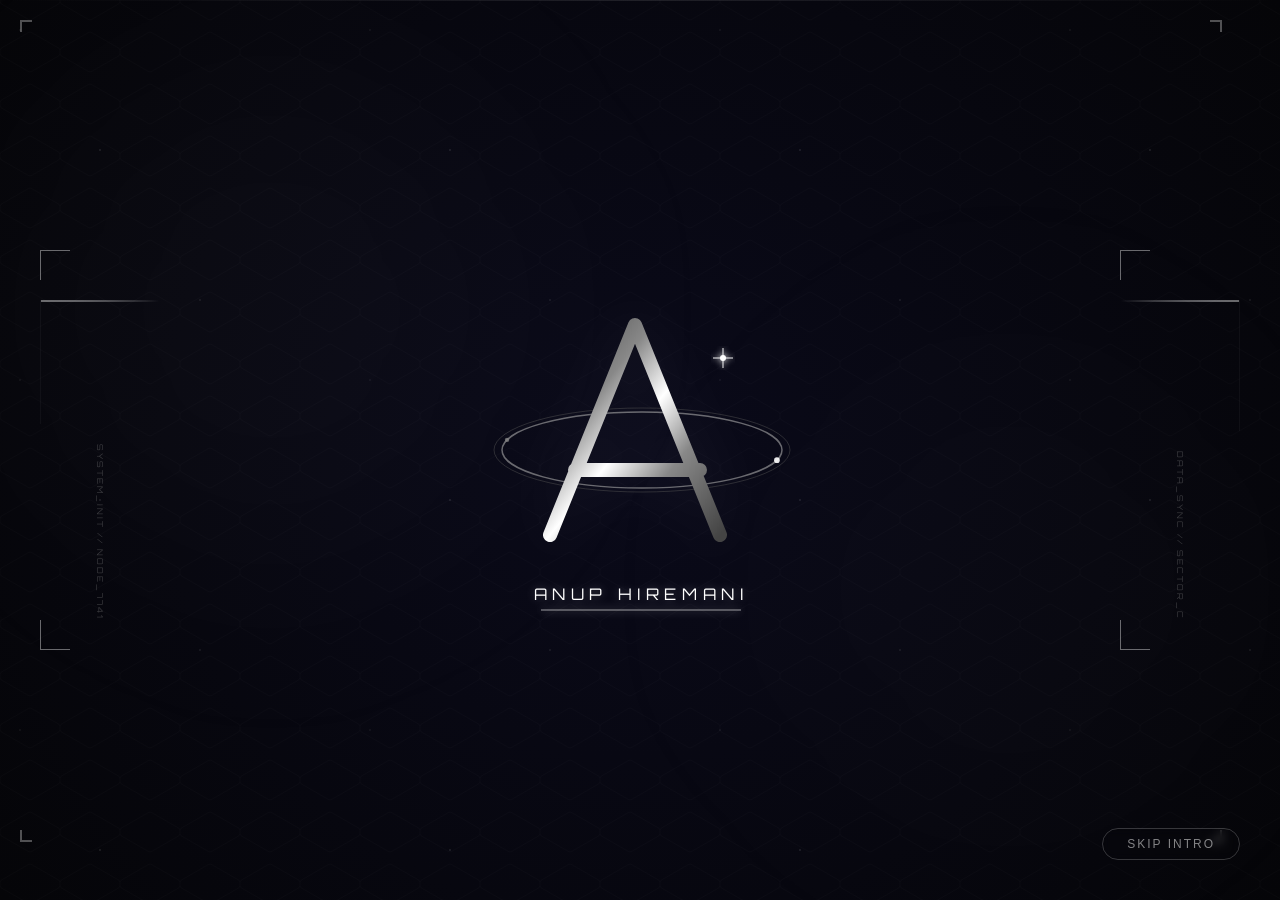
==== commit 6a083608: "🚀 Upgrade to Cosmic Sync Edition: Cinematic B&W Branding, Custom Monogram, and High-Fidelity Cosmic " ====
--- a/index.html
+++ b/index.html
@@ -1,355 +1,538 @@
 <!DOCTYPE html>
 <html lang="en">
 <head>
-  <meta charset="UTF-8" />
-  <meta name="viewport" content="width=device-width, initial-scale=1.0" />
-  <meta http-equiv="Cache-Control" content="no-cache, no-store, must-revalidate" />
-  <meta http-equiv="Pragma" content="no-cache" />
-  <meta http-equiv="Expires" content="0" />
-  <title>AIH Portfolio</title>
+  <meta charset="UTF-8">
+  <meta name="viewport" content="width=device-width, initial-scale=1.0">
+  <title>Anup Hiremani — Initiating Cosmic Link</title>
+  <link rel="icon" type="image/svg+xml" href="data:image/svg+xml,%3Csvg xmlns='http://www.w3.org/2000/svg' viewBox='0 0 360 420'%3E%3Cpath d='M90 295 L175 85 L260 295 M115 230 L240 230' fill='none' stroke='white' stroke-width='30' stroke-linecap='round' stroke-linejoin='round'/%3E%3Cpath d='M210 80 L210 300' fill='none' stroke='white' stroke-width='30' stroke-linecap='round' stroke-linejoin='round'/%3E%3C/svg%3E">
   <link rel="preconnect" href="https://fonts.googleapis.com" />
   <link rel="preconnect" href="https://fonts.gstatic.com" crossorigin />
-  <link href="https://fonts.googleapis.com/css2?family=Orbitron:wght@500;700;800&family=Rajdhani:wght@400;500;600;700&display=swap" rel="stylesheet" />
-  <script>
-    (function () {
-      const isMobileViewport = window.matchMedia("(max-width: 900px), (hover: none) and (pointer: coarse)").matches;
-
-      // Mobile browsers can hold stale cached HTML after deployment.
-      // Force one cache-busted refresh per tab session.
-      if (isMobileViewport) {
-        try {
-          const url = new URL(window.location.href);
-          const alreadyBusted = url.searchParams.has("cb");
-          const refreshedThisSession = sessionStorage.getItem("mobile-cache-busted") === "1";
-
-          if (!alreadyBusted && !refreshedThisSession) {
-            sessionStorage.setItem("mobile-cache-busted", "1");
-            url.searchParams.set("cb", String(Date.now()));
-            window.location.replace(url.toString());
-            return;
-          }
-
-          if (alreadyBusted) {
-            sessionStorage.setItem("mobile-cache-busted", "1");
-          }
-        } catch {
-          // Keep normal page flow if URL/session APIs are restricted.
-        }
-      }
-
-      const storedTheme = localStorage.getItem("portfolio-theme");
-      const preferredTheme = window.matchMedia("(prefers-color-scheme: light)").matches ? "light" : "dark";
-      const initialTheme = storedTheme || preferredTheme;
-      document.documentElement.setAttribute("data-theme", initialTheme);
-      document.documentElement.style.colorScheme = initialTheme;
-    })();
-  </script>
-  <link rel="stylesheet" href="css/styles.css?v=20260312-1" />
+  <link href="https://fonts.googleapis.com/css2?family=Orbitron:wght@500;700&display=swap" rel="stylesheet" />
+  <style>
+    * { margin: 0; padding: 0; box-sizing: border-box; }
+    
+    body {
+      background: #050508;
+      display: flex;
+      align-items: center;
+      justify-content: center;
+      min-height: 100vh;
+      overflow: hidden;
+      font-family: 'Orbitron', sans-serif;
+    }
+
+    /* Cinematic Space Background Enchantment */
+    .space-overlay {
+      position: fixed;
+      inset: 0;
+      z-index: -1;
+      background: radial-gradient(circle at 50% 50%, #0a0a1a 0%, #050508 100%);
+    }
+
+    .stars {
+      position: absolute;
+      inset: 0;
+      background-image: 
+        radial-gradient(1px 1px at 20px 30px, #fff, rgba(0,0,0,0)),
+        radial-gradient(1.5px 1.5px at 100px 150px, #fff, rgba(0,0,0,0)),
+        radial-gradient(1.2px 1.2px at 200px 300px, #fff, rgba(0,0,0,0));
+      background-size: 350px 350px;
+      opacity: 0.15;
+      animation: spaceMove 100s linear infinite;
+    }
+
+    @keyframes spaceMove {
+      from { transform: translateY(0); }
+      to { transform: translateY(-350px); }
+    }
+
+    .nebula-glow {
+      position: absolute;
+      width: 800px;
+      height: 800px;
+      border-radius: 50%;
+      background: radial-gradient(circle, rgba(255, 255, 255, 0.03), transparent 70%);
+      filter: blur(100px);
+      z-index: -1;
+    }
+
+    .falling-star {
+      position: absolute;
+      width: 1px;
+      height: 60px;
+      background: linear-gradient(to bottom, #fff, transparent);
+      opacity: 0;
+      z-index: -1;
+      animation: fall 0.6s cubic-bezier(0.4, 0, 1, 1) infinite;
+    }
+
+    .falling-star::after {
+      content: "";
+      position: absolute;
+      top: 0;
+      left: 50%;
+      transform: translateX(-50%);
+      width: 3px;
+      height: 3px;
+      background: #fff;
+      border-radius: 50%;
+      box-shadow: 0 0 10px #fff, 0 0 20px #fff;
+    }
+
+    @keyframes fall {
+      0% { transform: translate(0, -100px) rotate(-45deg) scaleY(0); opacity: 0; }
+      10% { opacity: 1; transform: translate(100px, 0) rotate(-45deg) scaleY(1.2); }
+      30% { transform: translate(120vw, 120vh) rotate(-45deg) scaleY(1); opacity: 0; }
+      100% { opacity: 0; }
+    }
+
+    .logo-container {
+      position: relative;
+      width: 360px;
+      height: 420px;
+      filter: drop-shadow(0 0 30px rgba(255, 255, 255, 0.08));
+      animation: containerFloat 6s ease-in-out infinite;
+    }
+
+    @keyframes containerFloat {
+      0%, 100% { transform: translateY(0); }
+      50% { transform: translateY(-15px); }
+    }
+
+    .logo-svg { width: 100%; height: 100%; }
+
+    @keyframes letterFadeIn {
+      0% { opacity: 0; letter-spacing: 0.6em; filter: blur(10px); }
+      100% { opacity: 1; letter-spacing: 0.35em; filter: blur(0); }
+    }
+    @keyframes logoShimmer {
+      0%, 100% { filter: brightness(0.8) contrast(1.1) drop-shadow(0 0 5px rgba(255,255,255,0.05)); }
+      50% { filter: brightness(1.2) contrast(1) drop-shadow(0 0 20px rgba(255, 255, 255, 0.2)); }
+    }
+    @keyframes ringFadeIn {
+      0% { opacity: 0; stroke-dashoffset: 900; }
+      100% { opacity: 0.6; stroke-dashoffset: 0; }
+    }
+    @keyframes monogramDraw {
+      0% { stroke-dashoffset: 2000; opacity: 0; }
+      100% { stroke-dashoffset: 0; opacity: 1; }
+    }
+    @keyframes underlineExpand {
+      0% { stroke-dashoffset: 200; opacity: 0; }
+      100% { stroke-dashoffset: 0; opacity: 0.6; }
+    }
+    @keyframes starGlow {
+      0%, 100% { opacity: 1; transform: scale(1) rotate(0deg); }
+      50% { opacity: 0.3; transform: scale(0.6) rotate(45deg); }
+    }
+
+    .monogram-group { animation: logoShimmer 5s ease-in-out infinite; }
+
+    .ring-ellipse {
+      fill: none;
+      stroke: #aaa;
+      stroke-width: 1.5;
+      animation: ringFadeIn 2.5s ease-out forwards;
+      stroke-dasharray: 900;
+      stroke-dashoffset: 900;
+      opacity: 0.3;
+    }
+    .ring-outer {
+      fill: none;
+      stroke: #555;
+      stroke-width: 0.8;
+      animation: ringFadeIn 3s ease-out 0.3s forwards;
+      stroke-dasharray: 950;
+      stroke-dashoffset: 950;
+      opacity: 0.2;
+    }
+
+    .name-text {
+      animation: letterFadeIn 2.5s cubic-bezier(0.19, 1, 0.22, 1) 2s both;
+      fill: #fff;
+      font-size: 16px;
+      letter-spacing: 0.35em;
+      text-anchor: middle;
+      text-shadow: 0 0 10px rgba(255,255,255,0.3);
+    }
+
+    .star-ray {
+      animation: starGlow 3s ease-in-out infinite;
+      transform-origin: 263px 118px;
+    }
+
+    .underline-line {
+      stroke: #ffffff;
+      stroke-width: 1.2;
+      animation: underlineExpand 2s ease-out 3s both;
+      stroke-dasharray: 200;
+      stroke-dashoffset: 200;
+      filter: drop-shadow(0 0 5px #ffffff);
+      opacity: 0.5;
+    }
+
+    .monogram-path {
+      fill: none;
+      stroke: url(#silverGrad);
+      stroke-width: 14;
+      stroke-linecap: round;
+      stroke-linejoin: round;
+      animation: monogramDraw 3s cubic-bezier(0.77, 0, 0.175, 1) 0.5s both;
+    }
+
+    #skipBtn {
+      position: fixed;
+      bottom: 40px;
+      right: 40px;
+      background: transparent;
+      border: 1px solid rgba(255, 255, 255, 0.2);
+      color: rgba(255, 255, 255, 0.5);
+      padding: 8px 24px;
+      border-radius: 99px;
+      cursor: pointer;
+      font-size: 0.75rem;
+      letter-spacing: 2px;
+      text-transform: uppercase;
+      transition: all 0.4s ease;
+      z-index: 100;
+      backdrop-filter: blur(5px);
+    }
+    #skipBtn:hover {
+      border-color: #ffffff;
+      color: #fff;
+      box-shadow: 0 0 15px rgba(255, 255, 255, 0.2);
+      transform: translateY(-2px);
+    }
+
+    .side-elements {
+      position: fixed;
+      inset: 0;
+      pointer-events: none;
+      z-index: 1;
+    }
+
+    .side-panel {
+      position: absolute;
+      top: 50%;
+      transform: translateY(-50%);
+      width: 120px;
+      height: 400px;
+      display: flex;
+      flex-direction: column;
+      justify-content: space-between;
+      opacity: 0.4;
+      animation: sideReveal 3s ease-out both;
+    }
+
+    @keyframes sideReveal {
+      from { opacity: 0; transform: translateY(-50%) scaleX(0); }
+      to { opacity: 0.4; transform: translateY(-50%) scaleX(1); }
+    }
+
+    .side-panel.left { left: 40px; }
+    .side-panel.right { right: 40px; }
+
+    .ui-bracket {
+      width: 30px;
+      height: 30px;
+      border: 1px solid #fff;
+    }
+
+    .left .ui-bracket { border-right: none; border-bottom: none; }
+    .right .ui-bracket { border-left: none; border-bottom: none; transform: scaleX(-1); }
+    
+    .ui-bracket.bottom { transform: scaleY(-1); }
+    .right .ui-bracket.bottom { transform: scale(-1); }
+
+    .data-stream {
+      flex: 1;
+      margin: 20px 0;
+      border-left: 1px solid rgba(255,255,255,0.1);
+      position: relative;
+      overflow: hidden;
+    }
+
+    .right .data-stream { border-left: none; border-right: 1px solid rgba(255,255,255,0.1); }
+
+    .data-bit {
+      position: absolute;
+      left: 0;
+      width: 100%;
+      height: 2px;
+      background: linear-gradient(to right, #fff, transparent);
+      animation: streamMove 4s linear infinite;
+    }
+
+    .right .data-bit { background: linear-gradient(to left, #fff, transparent); right: 0; left: auto; }
+
+    @keyframes streamMove {
+      0% { top: -10%; opacity: 0; }
+      50% { opacity: 1; }
+      100% { top: 110%; opacity: 0; }
+    }
+
+    .side-info {
+      font-family: 'Orbitron', sans-serif;
+      font-size: 8px;
+      letter-spacing: 2px;
+      color: #888;
+      text-transform: uppercase;
+      writing-mode: vertical-rl;
+      display: flex;
+      align-items: center;
+      gap: 15px;
+    }
+
+    .scanning-line {
+      position: absolute;
+      top: 0;
+      left: 0;
+      width: 100%;
+      height: 1px;
+      background: linear-gradient(to right, transparent, rgba(255,255,255,0.1), transparent);
+      animation: scanMove 8s linear infinite;
+    }
+
+    @keyframes scanMove {
+      0% { transform: translateY(-100vh); }
+      100% { transform: translateY(100vh); }
+    }
+
+    .hex-grid {
+      position: absolute;
+      inset: 0;
+      background-image: url("data:image/svg+xml,%3Csvg width='60' height='104' viewBox='0 0 60 104' xmlns='http://www.w3.org/2000/svg'%3E%3Cpath d='M60 104V102.5C60 101.5 59.5 100.5 58.5 100L31.5 84.5C30.5 84 29.5 84 28.5 84.5L1.5 100C0.5 100.5 0 101.5 0 102.5V104M60 0V1.5C60 2.5 59.5 3.5 58.5 4L31.5 19.5C30.5 20 29.5 20 28.5 19.5L1.5 4C0.5 3.5 0 2.5 0 1.5V0M0 50.5C0 49.5 0.5 48.5 1.5 48L28.5 32.5C29.5 32 30.5 32 31.5 32.5L58.5 48C59.5 48.5 60 49.5 60 50.5V53.5C60 54.5 59.5 55.5 58.5 56L31.5 71.5C30.5 72 29.5 72 28.5 71.5L1.5 56C0.5 55.5 0 54.5 0 53.5V50.5Z' fill='none' stroke='rgba(255,255,255,0.03)' stroke-width='1'/%3E%3C/svg%3E");
+      opacity: 0.5;
+      z-index: -1;
+      animation: hexPulse 10s ease-in-out infinite alternate;
+    }
+
+    @keyframes hexPulse {
+      0% { opacity: 0.3; transform: scale(1); }
+      100% { opacity: 0.6; transform: scale(1.05); }
+    }
+
+    .corner-widget {
+      position: fixed;
+      width: 50px;
+      height: 50px;
+      z-index: 100;
+      opacity: 0.3;
+    }
+
+    .corner-widget::before {
+      content: "";
+      position: absolute;
+      width: 10px;
+      height: 10px;
+      border: 2px solid #fff;
+      animation: cornerBlink 2s infinite;
+    }
+
+    @keyframes cornerBlink {
+      0%, 100% { opacity: 1; filter: drop-shadow(0 0 5px #fff); }
+      50% { opacity: 0.2; }
+    }
+
+    .widget-tl { top: 20px; left: 20px; }
+    .widget-tl::before { border-right: none; border-bottom: none; }
+    
+    .widget-tr { top: 20px; right: 20px; }
+    .widget-tr::before { border-left: none; border-bottom: none; }
+
+    .widget-bl { bottom: 20px; left: 20px; }
+    .widget-bl::before { border-right: none; border-top: none; }
+
+    .widget-br { bottom: 20px; right: 20px; }
+    .widget-br::before { border-left: none; border-top: none; }
+
+    .fade-overlay {
+      position: fixed;
+      inset: 0;
+      background: #000;
+      z-index: 9999;
+      pointer-events: none;
+      opacity: 0;
+      transition: opacity 1.2s ease;
+    }
+    body.exit .fade-overlay { opacity: 1; }
+  </style>
 </head>
 <body>
-  <div class="solar-system-bg" id="solar-system-bg" aria-hidden="true">
-    <div class="solar-parallax" id="solar-parallax">
-      <div class="solar-stars"></div>
-      <div class="sun-core"></div>
-      <div class="orbit orbit-1">
-        <span class="planet planet-1"></span>
+
+  <div class="space-overlay">
+    <div class="stars"></div>
+    <div class="hex-grid"></div>
+    <div class="nebula-glow" style="top: -10%; left: -10%;"></div>
+    <div class="nebula-glow" style="bottom: -10%; right: -10%; background: radial-gradient(circle, rgba(255, 255, 255, 0.02), transparent 70%);"></div>
+    <div class="scanning-line"></div>
+    
+    <!-- Falling stars will be generated by JS for realism -->
+  </div>
+
+  <div class="corner-widget widget-tl"></div>
+  <div class="corner-widget widget-tr"></div>
+  <div class="corner-widget widget-bl"></div>
+  <div class="corner-widget widget-br"></div>
+
+  <div class="side-elements">
+    <div class="side-panel left">
+      <div class="ui-bracket top"></div>
+      <div class="data-stream">
+        <div class="data-bit" style="animation-delay: 0s;"></div>
+        <div class="data-bit" style="animation-delay: 2s;"></div>
       </div>
-      <div class="orbit orbit-2">
-        <span class="planet planet-2"></span>
+      <div class="side-info">SYSTEM_INIT // NODE_7741</div>
+      <div class="ui-bracket bottom"></div>
+    </div>
+
+    <div class="side-panel right">
+      <div class="ui-bracket top"></div>
+      <div class="data-stream">
+        <div class="data-bit" style="animation-delay: 1s;"></div>
+        <div class="data-bit" style="animation-delay: 3s;"></div>
       </div>
-      <div class="orbit orbit-3">
-        <span class="planet planet-3"></span>
-      </div>
-      <div class="orbit orbit-4">
-        <span class="planet planet-4"></span>
-      </div>
-      <div class="orbit orbit-5">
-        <span class="planet planet-5"></span>
-      </div>
-      <div class="orbit orbit-6">
-        <span class="planet planet-6"><span class="saturn-ring"></span></span>
-      </div>
-      <div class="orbit orbit-7">
-        <span class="planet planet-7"></span>
-      </div>
-      <div class="orbit orbit-8">
-        <span class="planet planet-8"></span>
-      </div>
+      <div class="side-info">DATA_SYNC // SECTOR_C</div>
+      <div class="ui-bracket bottom"></div>
     </div>
   </div>
-  <div class="bg-layer bg-grid"></div>
-  <div class="bg-layer bg-gradient"></div>
-  <div class="blob blob-1"></div>
-  <div class="blob blob-2"></div>
-  <div class="blob blob-3"></div>
-  <canvas id="particles-canvas" aria-hidden="true"></canvas>
-
-  <header class="glass-nav-wrap" id="top">
-    <nav class="glass-nav container" aria-label="Main navigation">
-      <a href="#home" class="brand" aria-label="Anup I Hiremani Home">
-        <span class="brand-mark" aria-hidden="true">
-          <svg viewBox="0 0 64 64" role="img" focusable="false">
-            <defs>
-              <linearGradient id="brand-g" x1="0" y1="0" x2="1" y2="1">
-                <stop offset="0%" stop-color="#ffffff" />
-                <stop offset="100%" stop-color="#9ea6ff" />
-              </linearGradient>
-            </defs>
-            <circle cx="32" cy="32" r="25" fill="none" stroke="url(#brand-g)" stroke-width="3" opacity="0.8" />
-            <circle cx="32" cy="32" r="5" fill="#f5f9ff" />
-            <circle cx="14" cy="32" r="3" fill="#c4ceff" />
-            <circle cx="50" cy="32" r="3" fill="#c4ceff" />
-            <path d="M14 32h12M38 32h12" stroke="#e9efff" stroke-width="2" stroke-linecap="round" opacity="0.9" />
-          </svg>
-        </span>
-        <span class="brand-text"><strong>AIH</strong><small>Anup I Hiremani</small></span>
-      </a>
-      <button class="hamburger" id="hamburger" aria-label="Toggle menu" aria-expanded="false" aria-controls="mobile-menu">
-        <span></span><span></span><span></span>
-      </button>
-      <ul class="nav-links" id="desktop-menu">
-        <li><a href="#home" class="active">Home</a></li>
-        <li><a href="#about">About</a></li>
-        <li><a href="#skills">Skills</a></li>
-        <li><a href="#projects">Projects</a></li>
-        <li><a href="#contact">Contact</a></li>
-      </ul>
-    </nav>
-    <ul class="mobile-menu" id="mobile-menu">
-      <li><a href="#home">Home</a></li>
-      <li><a href="#about">About</a></li>
-      <li><a href="#skills">Skills</a></li>
-      <li><a href="#projects">Projects</a></li>
-      <li><a href="#contact">Contact</a></li>
-    </ul>
-  </header>
-
-  <main>
-    <section class="hero section" id="home">
-      <div class="container hero-grid">
-        <aside class="hero-left reveal">
-          <div class="widget glass-card" data-count="12">
-            <p class="widget-label">Completed Projects</p>
-            <h3 class="widget-value" id="projects-count">0</h3>
-          </div>
-          <div class="widget glass-card" data-count="24">
-            <p class="widget-label">Technologies Known</p>
-            <h3 class="widget-value" id="tech-count">0</h3>
-          </div>
-          <a class="widget glass-card widget-link" href="https://github.com/anuphiremani04" target="_blank" rel="noreferrer noopener">
-            <p class="widget-label">GitHub Node</p>
-            <h3 class="widget-value">Open Profile</h3>
-          </a>
-        </aside>
-
-        <div class="hero-center reveal">
-          <div class="profile-node glass-card">
-            <div class="ring ring-1"></div>
-            <div class="ring ring-2"></div>
-            <div class="ring ring-3"></div>
-            <div class="profile-core">
-              <img src="assets/Profile.jpg" alt="Anup I Hiremani profile photo" class="profile-img-circle" />
-            </div>
-            <div class="profile-name-text">
-              Anup I Hiremani
-            </div>
-          </div>
-        </div>
-
-        <div class="hero-right reveal">
-          <h1>Anup I Hiremani</h1>
-          <p class="typing-line">
-            <span class="typing-prefix">System Role:</span>
-            <span id="typed-role"></span>
-            <span class="cursor">|</span>
-          </p>
-          <p class="hero-text">
-            I build intelligent, high-performance digital experiences with futuristic interfaces, animation systems, and scalable front-end architecture.
-          </p>
-          <div class="hero-actions">
-            <a href="#projects" class="btn btn-primary">View Projects</a>
-            <a href="AIH_RESUME.pdf#zoom=100" id="resume-preview-btn" class="btn btn-secondary" target="_blank" rel="noopener noreferrer">Resume Preview</a>
-            <a href="AIH_RESUME.pdf" id="resume-download-btn" download="Anup_I_Hiremani_Resume.pdf" class="btn btn-secondary">Download Resume</a>
-          </div>
-        </div>
-      </div>
-    </section>
-
-    <section class="about section" id="about">
-      <div class="container">
-        <div class="section-heading reveal">
-          <p class="eyebrow">Core Profile</p>
-          <h2>About Me</h2>
-        </div>
-        <div class="about-grid reveal">
-          <div class="about-card glass-card">
-            <h3>Who I Am</h3>
-            <p>
-              I'm a passionate full-stack developer with a love for creating intelligent, futuristic digital experiences. 
-              My expertise spans front-end architecture, interactive design systems, and scalable web applications that 
-              push the boundaries of what's possible on the web.
-            </p>
-          </div>
-          <div class="about-card glass-card">
-            <h3>My Mission</h3>
-            <p>
-              I build seamless, performance-optimized applications that combine stunning visual design with robust 
-              functionality. I believe great software is the intersection of user experience, clean code, and innovation.
-            </p>
-          </div>
-          <div class="about-card glass-card">
-            <h3>My Journey</h3>
-            <p>
-              With experience in web development, AI/ML integration, and modern tech stacks, I've worked on diverse 
-              projects—from lifestyle tracking apps to smart agriculture platforms. Every project teaches me something new.
-            </p>
-          </div>
-          <div class="about-card glass-card">
-            <h3>Beyond Code</h3>
-            <p>
-              When I'm not coding, I explore emerging technologies, contribute to open-source projects, and constantly 
-              learn new frameworks and tools. I'm passionate about clean architecture and mentoring aspiring developers.
-            </p>
-          </div>
-        </div>
-      </div>
-    </section>
-
-    <section class="skills section" id="skills">
-      <div class="container">
-        <div class="section-heading reveal">
-          <p class="eyebrow">Skill Matrix</p>
-          <h2>My Skills Universe</h2>
-        </div>
-
-        <div class="orbit-wrap glass-card reveal" id="orbit-wrap">
-          <div class="orbit-center">
-            <span>My Skills Universe</span>
-          </div>
-          <div class="orbits" id="orbits"></div>
-          <div class="orbit-tooltip" id="orbit-tooltip"></div>
-        </div>
-
-        <div class="orbit-carousel glass-card reveal" id="orbit-carousel"></div>
-
-      </div>
-    </section>
-
-    <section class="projects section" id="projects">
-      <div class="container">
-        <div class="section-heading reveal">
-          <p class="eyebrow">Project Command Deck</p>
-          <h2>Project Showcase Gallery</h2>
-        </div>
-        <div class="projects-grid reveal" id="projects-grid"></div>
-      </div>
-    </section>
-
-    <section class="contact section" id="contact">
-      <div class="container">
-        <div class="contact-panel glass-card reveal">
-          <div class="section-heading">
-            <p class="eyebrow">Secure Channel</p>
-            <h2>Contact Control Node</h2>
-            <p>Message will open directly in your default email app with pre-filled details.</p>
-          </div>
-          <form id="contact-form" novalidate>
-            <label for="name">Name</label>
-            <input id="name" name="name" type="text" placeholder="Your name" required />
-
-            <label for="email">Email</label>
-            <input id="email" name="email" type="email" placeholder="you@example.com" required />
-
-            <label for="message">Message</label>
-            <textarea id="message" name="message" rows="5" placeholder="Tell me about your project" required></textarea>
-
-            <button type="submit" class="btn btn-primary">Send Message</button>
-          </form>
-          <div id="form-notification" class="form-notification" aria-live="polite"></div>
-        </div>
-      </div>
-    </section>
-  </main>
-
-  <footer class="social-footer section">
-    <div class="container">
-      <div class="social-panel glass-card reveal">
-        <h2>Connect With Me</h2>
-        <div class="social-links">
-          <a class="social-link" href="https://personal-portfolio-qea0.onrender.com/" target="_blank" rel="noreferrer noopener" aria-label="Live Portfolio">
-            <span class="social-icon" aria-hidden="true">
-              <svg viewBox="0 0 16 16" role="img" focusable="false">
-                <path d="M8 1.2a6.8 6.8 0 1 0 0 13.6A6.8 6.8 0 0 0 8 1.2zm0 1.6c1.2 0 2.29.45 3.13 1.19L6.39 8.73a2 2 0 0 0-.39 2.16l-1.9 1.9A5.18 5.18 0 0 1 8 2.8zm0 10.4c-1.16 0-2.23-.39-3.08-1.04l1.88-1.88a2 2 0 0 0 2.24-.34l4.73-4.73A5.17 5.17 0 0 1 8 13.2z" fill="currentColor" />
-              </svg>
-            </span>
-            <span>Live Portfolio</span>
-          </a>
-
-          <a class="social-link" href="https://github.com/anuphiremani04" target="_blank" rel="noreferrer noopener" aria-label="GitHub">
-            <span class="social-icon" aria-hidden="true">
-              <svg viewBox="0 0 16 16" role="img" focusable="false">
-                <path d="M8 0C3.58 0 0 3.58 0 8a8 8 0 0 0 5.47 7.59c.4.07.55-.17.55-.38 0-.19-.01-.82-.01-1.49-2.01.37-2.53-.49-2.69-.94-.09-.23-.48-.94-.82-1.13-.28-.15-.68-.52-.01-.53.63-.01 1.08.58 1.23.82.72 1.21 1.87.87 2.33.66.07-.52.28-.87.5-1.07-1.78-.2-3.64-.89-3.64-3.95 0-.87.31-1.59.82-2.15-.08-.2-.36-1.02.08-2.12 0 0 .67-.21 2.2.82A7.6 7.6 0 0 1 8 3.8c.68 0 1.36.09 2 .27 1.53-1.04 2.2-.82 2.2-.82.44 1.1.16 1.92.08 2.12.51.56.82 1.27.82 2.15 0 3.07-1.87 3.75-3.65 3.95.29.25.54.73.54 1.48 0 1.07-.01 1.93-.01 2.2 0 .21.15.46.55.38A8 8 0 0 0 16 8c0-4.42-3.58-8-8-8z" fill="currentColor" />
-              </svg>
-            </span>
-            <span>GitHub</span>
-          </a>
-
-          <a class="social-link" href="https://www.linkedin.com/in/anuphiremani" target="_blank" rel="noreferrer noopener" aria-label="LinkedIn">
-            <span class="social-icon" aria-hidden="true">
-              <svg viewBox="0 0 16 16" role="img" focusable="false">
-                <path d="M0 1.15C0 .51.52 0 1.16 0h13.68C15.48 0 16 .52 16 1.15v13.7c0 .63-.52 1.15-1.16 1.15H1.16A1.16 1.16 0 0 1 0 14.85V1.15zM4.94 13.2V6.17H2.6v7.03h2.34zM3.77 5.2a1.36 1.36 0 1 0 0-2.72 1.36 1.36 0 0 0 0 2.72zM13.4 13.2V9.35c0-2.06-1.1-3.01-2.57-3.01-1.18 0-1.7.65-2 1.1v-1h-2.34c.03.66 0 7.03 0 7.03h2.34V9.28c0-.22.02-.44.08-.6.18-.44.58-.9 1.25-.9.88 0 1.23.67 1.23 1.65v3.77h2.01z" fill="currentColor" />
-              </svg>
-            </span>
-            <span>LinkedIn</span>
-          </a>
-
-          <a class="social-link" id="email-social-link" href="https://mail.google.com/mail/?view=cm&fs=1&to=anuphiremani123@gmail.com" target="_blank" rel="noreferrer noopener" aria-label="Email">
-            <span class="social-icon" aria-hidden="true">
-              <svg viewBox="0 0 16 16" role="img" focusable="false">
-                <path d="M0 4a2 2 0 0 1 2-2h12a2 2 0 0 1 2 2v.22L8 8.88.01 4.22V4z" fill="currentColor" />
-                <path d="M0 5.38v6.63A2 2 0 0 0 2 14h12a2 2 0 0 0 2-1.99V5.38l-7.55 4.4a1 1 0 0 1-1.01 0L0 5.38z" fill="currentColor" />
-              </svg>
-            </span>
-            <span>Email</span>
-
-          </a>
-        </div>
-        <!-- Footer inside Connect With Me -->
-        <footer class="main-footer" style="margin-top:2.2em;">
-          <div class="container">
-            <hr style="border: none; border-top: 1.5px solid rgba(255,255,255,0.08); margin: 2.2em 0 0.7em 0;" />
-            <p id="copyright-text-connect" class="footer-copyright" style="margin-bottom:1.2em;">
-              &copy; <span id="footer-year-connect"></span> Anup I Hiremani. All rights reserved.
-            </p>
-          </div>
-          <script>
-            // Set dynamic year for copyright in Connect With Me
-            document.getElementById('footer-year-connect').textContent = new Date().getFullYear();
-          </script>
-        </footer>
-      </div>
-    </div>
-  </footer>
-
-  <button id="scroll-top" class="scroll-top" aria-label="Scroll to top">↑</button>
-
-  <div class="project-modal" id="project-modal" aria-hidden="true">
-    <div class="modal-backdrop" data-close="true"></div>
-    <article class="modal-card glass-card" role="dialog" aria-modal="true" aria-labelledby="modal-title">
-      <button class="modal-close" id="modal-close" aria-label="Close project details">×</button>
-      <img id="modal-image" src="assets/projects/project-1.svg" alt="Project preview" />
-      <h3 id="modal-title"></h3>
-      <p id="modal-description"></p>
-      <div class="modal-tags" id="modal-tags"></div>
-      <div class="modal-actions">
-        <a id="modal-github" class="btn btn-secondary" href="#" target="_blank" rel="noreferrer noopener">GitHub</a>
-      </div>
-    </article>
+
+  <div class="logo-container">
+    <svg class="logo-svg" viewBox="0 0 360 420" xmlns="http://www.w3.org/2000/svg">
+      <defs>
+        <linearGradient id="silverGrad" x1="0%" y1="0%" x2="100%" y2="100%">
+          <stop offset="0%" stop-color="#444"/>
+          <stop offset="30%" stop-color="#888"/>
+          <stop offset="50%" stop-color="#ffffff"/>
+          <stop offset="70%" stop-color="#888"/>
+          <stop offset="100%" stop-color="#444"/>
+        </linearGradient>
+        <filter id="starBlur">
+          <feGaussianBlur stdDeviation="3" result="blur"/>
+          <feMerge><feMergeNode in="blur"/><feMergeNode in="SourceGraphic"/></feMerge>
+        </filter>
+      </defs>
+
+      <ellipse class="ring-outer" cx="182" cy="210" rx="148" ry="42"/>
+      <ellipse class="ring-ellipse" cx="182" cy="210" rx="140" ry="38"/>
+
+      <g class="monogram-group">
+        <path class="monogram-path"
+          d="M90 295 L175 85 L260 295 M115 230 L240 230"
+          stroke-dasharray="2000" stroke-dashoffset="0"
+        />
+        <path class="monogram-path"
+          d="M210 80 L210 300"
+          style="animation-delay: 1s;"
+          stroke-dasharray="2000" stroke-dashoffset="0"
+        />
+        <path class="monogram-path"
+          d="M185 195 L240 195"
+          style="animation-delay: 1.4s; stroke-width: 12;"
+          stroke-dasharray="2000" stroke-dashoffset="0"
+        />
+      </g>
+
+      <g class="star-ray" filter="url(#starBlur)">
+        <circle cx="263" cy="118" r="3" fill="white"/>
+        <line x1="263" y1="108" x2="263" y2="128" stroke="white" stroke-width="1.2" opacity="0.8"/>
+        <line x1="253" y1="118" x2="273" y2="118" stroke="white" stroke-width="1.2" opacity="0.8"/>
+      </g>
+
+      <g id="orbitDotGroup">
+        <circle id="orbitDot1" cx="42" cy="210" r="3.5" fill="#ffffff"/>
+        <circle id="orbitDot2" cx="320" cy="215" r="2.5" fill="#888" opacity="0.6"/>
+      </g>
+
+      <text class="name-text" x="181" y="360">ANUP HIREMANI</text>
+      <line class="underline-line" x1="81" y1="370" x2="281" y2="370"/>
+    </svg>
   </div>
 
-  <script src="js/roles.js?v=20260312-1"></script>
-  <script src="js/skillManager.js?v=20260312-1"></script>
-  <script src="js/projects.js?v=20260312-1"></script>
-  <script src="js/main.js?v=20260312-1"></script>
+  <button id="skipBtn">Skip Intro</button>
+  <div class="fade-overlay"></div>
+
+  <script>
+    const dot1 = document.getElementById('orbitDot1');
+    const dot2 = document.getElementById('orbitDot2');
+    const ringEl = document.querySelector('.ring-ellipse');
+    let t = 0, rt = 0;
+    const cx = 182, cy = 210, rx = 140, ry = 38;
+
+    function animate() {
+      t += 0.01;
+      rt += 0.015;
+
+      const x1 = cx + rx * Math.cos(t);
+      const y1 = cy + ry * Math.sin(t);
+      dot1.setAttribute('cx', x1);
+      dot1.setAttribute('cy', y1);
+      const scale1 = 0.7 + 0.3 * (1 - (y1 - (cy - ry)) / (2 * ry));
+      dot1.setAttribute('r', 3.5 * scale1);
+      dot1.style.opacity = 0.5 + 0.5 * scale1;
+
+      const x2 = cx + rx * Math.cos(t + Math.PI);
+      const y2 = cy + ry * Math.sin(t + Math.PI);
+      dot2.setAttribute('cx', x2);
+      dot2.setAttribute('cy', y2);
+      const scale2 = 0.7 + 0.3 * (1 - (y2 - (cy - ry)) / (2 * ry));
+      dot2.setAttribute('r', 2.5 * scale2);
+      dot2.style.opacity = 0.4 + 0.4 * scale2;
+
+      ringEl.style.opacity = 0.3 + 0.2 * Math.sin(rt);
+      requestAnimationFrame(animate);
+    }
+    animate();
+
+    // High-Realism Falling Star Generator
+    function createFallingStar() {
+      const container = document.querySelector('.space-overlay');
+      if (!container) return;
+
+      const star = document.createElement('div');
+      star.className = 'falling-star';
+      
+      // Randomize starting position (Top and Left)
+      const startLeft = Math.random() * 80 - 20; // -20% to 60%
+      const startTop = Math.random() * 40 - 20; // -20% to 20%
+      
+      star.style.left = startLeft + '%';
+      star.style.top = startTop + '%';
+      
+      // Randomize speed for depth
+      const speed = 1.5 + Math.random() * 2; // 1.5s to 3.5s
+      star.style.animationDuration = speed + 's';
+      
+      container.appendChild(star);
+      
+      // Remove after animation finishes
+      setTimeout(() => {
+        star.remove();
+      }, speed * 1000);
+
+      // Schedule next star at random interval (0.5s to 2s)
+      const nextDelay = 500 + Math.random() * 1500;
+      setTimeout(createFallingStar, nextDelay);
+    }
+
+    // Start the generator immediately
+    createFallingStar();
+
+    // Enchantment: Automatic redirect after logo animation completes
+    const REDIRECT_DELAY = 6500; 
+    const redirectToHome = () => {
+      document.body.classList.add('exit');
+      setTimeout(() => {
+        window.location.href = "home.html?v=1";
+      }, 1200);
+    };
+
+    const redirectTimer = setTimeout(redirectToHome, REDIRECT_DELAY);
+
+    document.getElementById("skipBtn").onclick = () => {
+      clearTimeout(redirectTimer);
+      redirectToHome();
+    };
+  </script>
 </body>
-</html>+</html>
